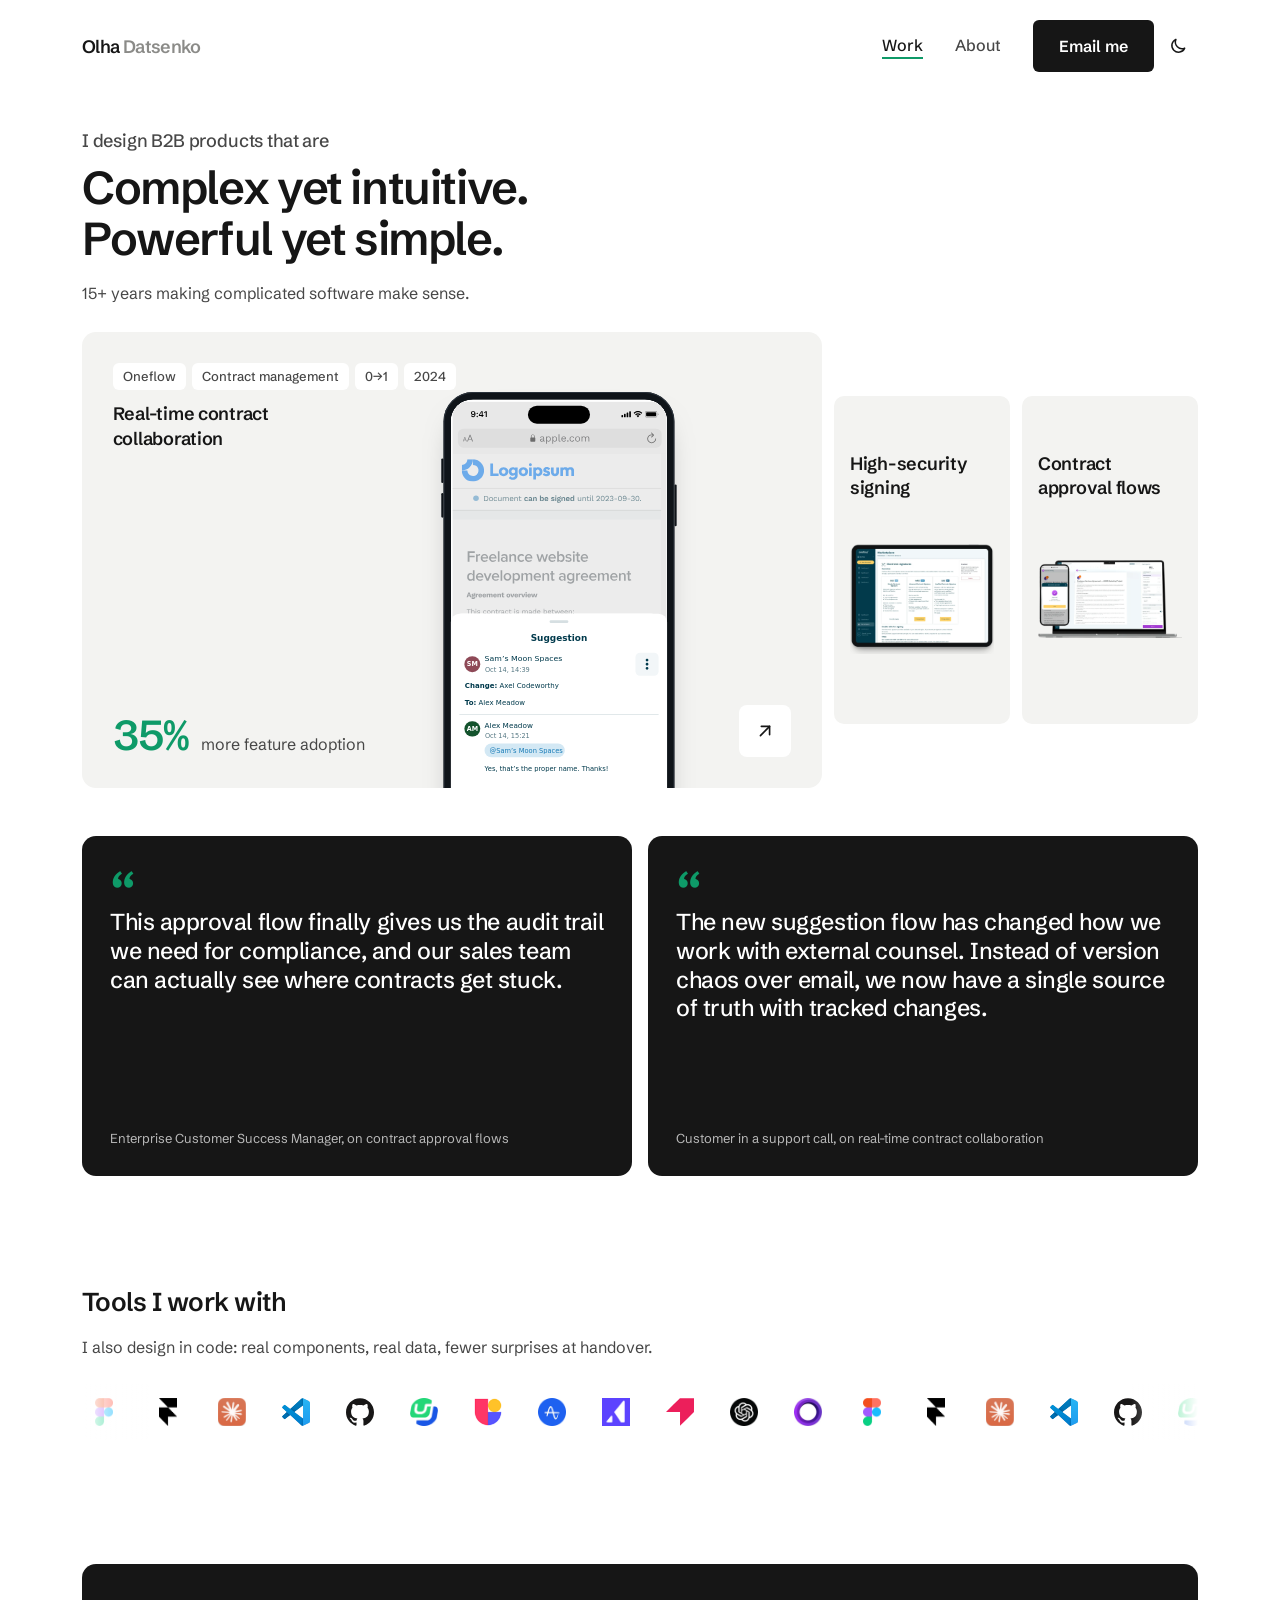
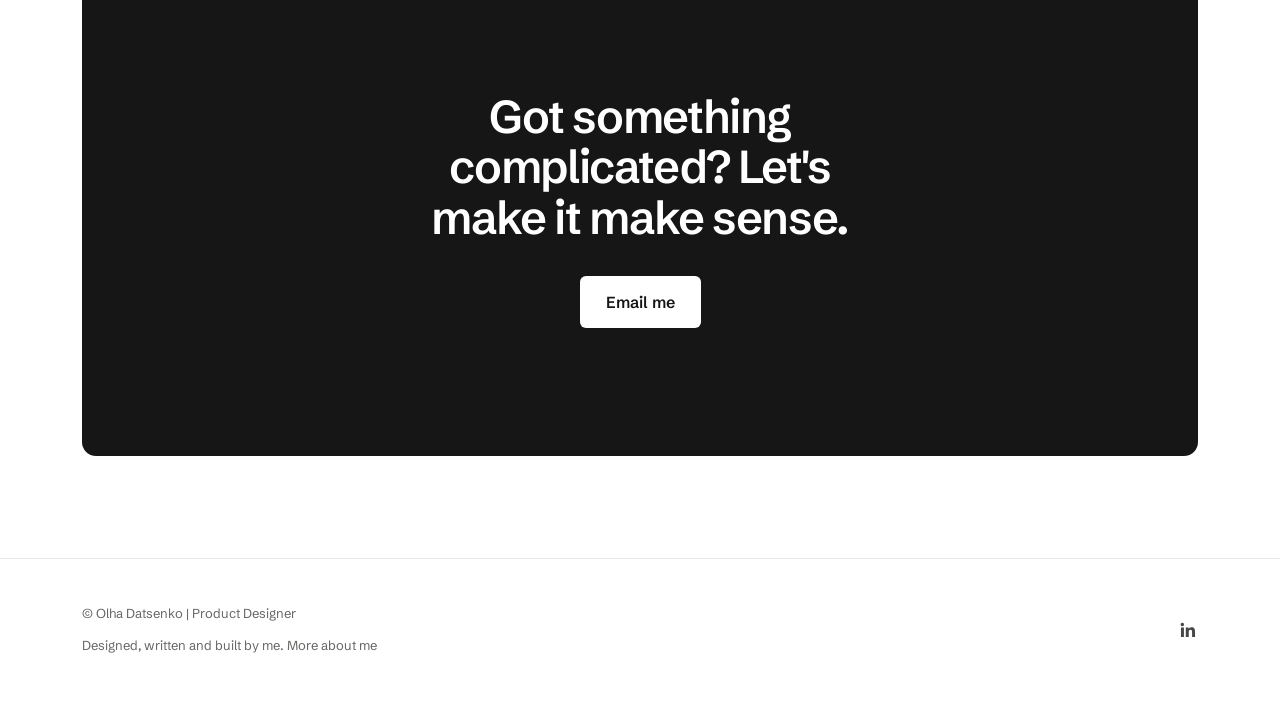
==== index.html @ 4978ed0e "QES compare: after page with FAQs as a collapsed accordion under Billing Co-Authored-By: Claude Opus" ====
<!doctype html>
<html lang="en">
<meta charset="utf-8">
<meta name="viewport" content="width=device-width, initial-scale=1">
<title>Olha Datsenko – Product Designer</title>
<meta name="description" content="Olha Datsenko is a Product Designer based in Stockholm specializing in complex B2B SaaS. 15+ years across product design, content strategy, and UX writing.">
<meta property="og:title" content="Olha Datsenko – Product Designer">
<meta property="og:description" content="Product Designer specializing in complex B2B SaaS, based in Stockholm.">
<meta property="og:image" content="https://olia-d.github.io/olha-portfolio/images/og-portrait.jpg">
<meta property="og:type" content="website">
<link rel="icon" href="favicon.svg" type="image/svg+xml">
<link rel="preconnect" href="https://fonts.googleapis.com">
<link rel="preconnect" href="https://fonts.gstatic.com" crossorigin>
<link rel="stylesheet" href="https://fonts.googleapis.com/css2?family=Schibsted+Grotesk:ital,wght@0,400..900;1,400..900&display=swap">
<script>try{var t=localStorage.getItem("theme");if(t==="dark"||t==="light")document.documentElement.setAttribute("data-theme",t)}catch(e){}</script>
<link rel="stylesheet" href="screens/screens.css?v=60">
<link rel="stylesheet" href="styles.css?v=136">

<a class="skip-link" href="#main">Skip to content</a>

<header class="nav" id="siteNav">
  <div class="nav-inner">
    <a class="logo" href="index.html" aria-label="Olha Datsenko, home">Olha <span class="logo-sur">Datsenko</span></a>
    <nav class="nav-links">
      <a href="index.html#work" aria-current="page">Work</a>
      <a href="about.html">About</a>
      <a class="btn" href="mailto:olya.datsenko@gmail.com">Email me</a>
    </nav>
    <button class="theme-toggle" id="themeToggle" type="button" aria-label="Switch to dark theme">
      <svg class="i-moon" viewBox="0 0 24 24" fill="none" stroke="currentColor" stroke-width="1.8" stroke-linecap="round" stroke-linejoin="round" aria-hidden="true"><path d="M20 14.5A8 8 0 0 1 9.5 4a8 8 0 1 0 10.5 10.5z"/></svg>
      <svg class="i-sun" viewBox="0 0 24 24" fill="none" stroke="currentColor" stroke-width="1.8" stroke-linecap="round" aria-hidden="true"><circle cx="12" cy="12" r="4"/><path d="M12 2.5v2M12 19.5v2M4.6 4.6l1.4 1.4M18 18l1.4 1.4M2.5 12h2M19.5 12h2M4.6 19.4 6 18M18 6l1.4-1.4"/></svg>
    </button>
    <button class="menu-toggle" id="menuToggle" aria-label="Open menu" aria-expanded="false">
      <svg width="26" height="26" viewBox="0 0 24 24" fill="none" stroke="currentColor" stroke-width="2" aria-hidden="true"><line x1="3" y1="7" x2="21" y2="7"/><line x1="3" y1="12" x2="21" y2="12"/><line x1="3" y1="17" x2="21" y2="17"/></svg>
    </button>
  </div>
</header>

<div class="mobile-menu" id="mobileMenu">
  <div class="mobile-menu-top">
    <a class="logo" href="index.html" aria-label="Olha Datsenko, home">Olha <span class="logo-sur">Datsenko</span></a>
    <button class="menu-toggle" id="menuClose" aria-label="Close menu">
      <svg width="26" height="26" viewBox="0 0 24 24" fill="none" stroke="currentColor" stroke-width="2" aria-hidden="true"><line x1="5" y1="5" x2="19" y2="19"/><line x1="19" y1="5" x2="5" y2="19"/></svg>
    </button>
  </div>
  <nav>
    <a href="index.html#work">Work</a>
    <a href="about.html">About</a>
    <div class="social-row">
      <a class="icon-link" href="https://www.linkedin.com/in/olgadatsenko/" target="_blank" rel="noopener" aria-label="LinkedIn">
        <svg width="22" height="22" viewBox="0 0 24 24" fill="currentColor" aria-hidden="true"><path d="M20.45 20.45h-3.56v-5.57c0-1.33-.02-3.04-1.85-3.04-1.86 0-2.14 1.45-2.14 2.95v5.66H9.34V9h3.41v1.56h.05c.48-.9 1.64-1.85 3.38-1.85 3.6 0 4.27 2.37 4.27 5.46v6.28zM5.34 7.43a2.07 2.07 0 1 1 0-4.13 2.07 2.07 0 0 1 0 4.13zM7.12 20.45H3.56V9h3.56v11.45z"/></svg>
      </a>
    </div>
    <a class="btn" href="mailto:olya.datsenko@gmail.com">Email me</a>
  </nav>
</div>

<main id="main">
  <section class="t-hero" id="top">
    <div class="wrap t-hero-inner">
      <h1 class="t-hero-title"><span class="t-hero-kicker">I design B2B products that are</span> <span class="t-hero-big">Complex yet intuitive.<br>Powerful yet simple.</span></h1>
      <p class="t-hero-lede">15+ years making complicated software make sense.</p>
    </div>
    <nav class="wrap mc-row" id="work" aria-labelledby="work-h">
      <h2 class="visually-hidden" id="work-h">Selected work</h2>
      <a class="mc is-open has-demo" href="case-suggestions.html" style="--fx:52% 40%">
        <span class="mc-media" data-ratio="0.4854"><span class="card-ani" role="img" aria-label="A phone showing a suggestion and comment thread on a contract"><span class="scr-ani" data-ani="sheet" data-nopause data-manual><div class="phone"><i class="ph-isl"></i><i class="ph-vol"></i><i class="ph-pwr"></i><div class="scr-frame sms-frame">
    <div class="scr sms" inert>
      <img loading="lazy" decoding="async" class="sms-bg" src="images/sug-panel-bg.svg" alt="">
      <div class="sms-sheet">
        <i class="sms-handle"></i>
        <p class="sms-title"><span>Suggestion</span></p>
        <span class="sdv-av sms-av1" style="--bg:#8e4957"><span>SM</span></span>
        <p class="sms-name1"><span>Sam’s Moon Spaces</span></p>
        <p class="sms-date1"><span>Oct 14, 14:39</span></p>
        <button class="sms-kebab" type="button" aria-haspopup="menu" aria-expanded="true" aria-label="Suggestion actions"><img loading="lazy" decoding="async" src="screens/img/sug/m-kebab.svg" alt=""></button>
        <p class="sms-chg"><span><b>Change:</b> <i>Axel Codeworthy</i></span></p>
        <p class="sms-to"><span><b>To:</b> <i>Alex Meadow</i></span></p>
        <i class="sms-rule"></i>
        <span class="sdv-av sms-av2" style="--bg:#14532d"><span>AM</span></span>
        <p class="sms-name2"><span>Alex Meadow</span></p>
        <p class="sms-date2"><span>Oct 14, 15:21</span></p>
        <p class="sms-mention"><span>@Sam’s Moon Spaces</span></p>
        <p class="sms-msg"><span>Yes, that’s the proper name. Thanks!</span></p>
        <label class="sms-input"><span class="sr-only">Comment</span><input type="text" placeholder="Comment..."></label>
        <button class="sms-at" type="button" aria-label="Mention someone"><img loading="lazy" decoding="async" src="screens/img/sug/m-at.svg" alt=""></button>
        <button class="sms-send" type="button" aria-label="Send comment"><img loading="lazy" decoding="async" src="screens/img/sug/send.svg" alt=""></button>
        <div class="sms-menu" role="menu">
          <button type="button" role="menuitem" class="sms-acc"><img loading="lazy" decoding="async" src="screens/img/sug/m-accept.svg" alt=""><span>Accept</span></button>
          <button type="button" role="menuitem" class="sms-rej"><img loading="lazy" decoding="async" src="screens/img/sug/m-reject.svg" alt=""><span>Reject</span></button>
        </div>
      </div>
    </div>
  </div></div></span></span></span>
        <div class="mc-cap"><div class="mc-top"><ul class="mc-pills" aria-label="Project details"><li>Oneflow</li><li>Contract management</li><li>0&rarr;1</li><li>2024</li></ul><h3 class="mc-name">Real-time contract collaboration</h3></div><span class="mc-stat"><span class="mc-num">35%</span><span class="mc-lab">more feature adoption</span></span><span class="mc-go">Read case study</span><span class="mc-arrow" aria-hidden="true"><svg width="22" height="22" viewBox="0 0 24 24" fill="none" stroke="currentColor" stroke-width="1.8" stroke-linecap="round" stroke-linejoin="round"><path d="M7 17 17 7"/><path d="M8 7h9v9"/></svg><svg width="22" height="22" viewBox="0 0 24 24" fill="none" stroke="currentColor" stroke-width="1.8" stroke-linecap="round" stroke-linejoin="round"><path d="M7 17 17 7"/><path d="M8 7h9v9"/></svg></span></div>
      </a>
      <a class="mc" href="case-qes.html" style="--fx:50% 45%">
        <span class="mc-media"><img class="cutout" style="view-transition-name: shot-qes; view-transition-class: shot" src="images/mc-qes-1200.webp" srcset="images/mc-qes-800.webp 800w, images/mc-qes-1200.webp 1200w, images/mc-qes-1800.webp 1800w" sizes="(max-width: 860px) 92vw, 46vw" width="1800" height="1365" alt="Oneflow electronic signatures marketplace on an iPad"></span>
        <div class="mc-cap"><div class="mc-top"><ul class="mc-pills" aria-label="Project details"><li>Oneflow</li><li>Contract management</li><li>0&rarr;1</li><li>2025</li></ul><h3 class="mc-name">High-security signing</h3></div><span class="mc-stat"><span class="mc-num">96%</span><span class="mc-lab">less setup time</span></span><span class="mc-go">Read case study</span><span class="mc-arrow" aria-hidden="true"><svg width="22" height="22" viewBox="0 0 24 24" fill="none" stroke="currentColor" stroke-width="1.8" stroke-linecap="round" stroke-linejoin="round"><path d="M7 17 17 7"/><path d="M8 7h9v9"/></svg><svg width="22" height="22" viewBox="0 0 24 24" fill="none" stroke="currentColor" stroke-width="1.8" stroke-linecap="round" stroke-linejoin="round"><path d="M7 17 17 7"/><path d="M8 7h9v9"/></svg></span></div>
      </a>
      <a class="mc" href="case-approval-flows.html" style="--fx:40% 50%">
        <span class="mc-media"><img class="cutout" style="view-transition-name: shot-approvals; view-transition-class: shot" src="images/mc-apr-1200.webp" srcset="images/mc-apr-800.webp 800w, images/mc-apr-1200.webp 1200w, images/mc-apr-1800.webp 1800w" sizes="(max-width: 860px) 92vw, 46vw" width="1800" height="966" alt="Oneflow approval flow on a laptop and a phone: the approver view with signing order, and the Document approved confirmation"></span>
        <div class="mc-cap"><div class="mc-top"><ul class="mc-pills" aria-label="Project details"><li>Oneflow</li><li>Contract management</li><li>0&rarr;1</li><li>2023</li></ul><h3 class="mc-name">Contract approval flows</h3></div><span class="mc-stat"><span class="mc-num">82%</span><span class="mc-lab">customer satisfaction</span></span><span class="mc-go">Read case study</span><span class="mc-arrow" aria-hidden="true"><svg width="22" height="22" viewBox="0 0 24 24" fill="none" stroke="currentColor" stroke-width="1.8" stroke-linecap="round" stroke-linejoin="round"><path d="M7 17 17 7"/><path d="M8 7h9v9"/></svg><svg width="22" height="22" viewBox="0 0 24 24" fill="none" stroke="currentColor" stroke-width="1.8" stroke-linecap="round" stroke-linejoin="round"><path d="M7 17 17 7"/><path d="M8 7h9v9"/></svg></span></div>
      </a>
    </nav>
  </section>

  <section class="t-impact t-voices wrap" aria-labelledby="voices-h">
    <h2 class="visually-hidden" id="voices-h">What customers said</h2>
    <a class="t-tile t-quote" href="case-approval-flows.html"><p>This approval flow finally gives us the audit trail we need for compliance, and our sales team can actually see where contracts get stuck.</p><span class="t-src">Enterprise Customer Success Manager, on contract approval flows</span></a>
    <a class="t-tile t-quote" href="case-suggestions.html"><p>The new suggestion flow has changed how we work with external counsel. Instead of version chaos over email, we now have a single source of truth with tracked changes.</p><span class="t-src">Customer in a support call, on real-time contract collaboration</span></a>
  </section>

  <section class="tools-marquee wrap" aria-labelledby="tools-h">
    <h2 class="section-eyebrow" id="tools-h">Tools I work with</h2>
    <p class="tools-note">I also design in code: real components, real data, fewer surprises at handover.</p>
    <div class="tools-belt">
      <ul class="tools-track">
        <li class="tool" tabindex="0" aria-label="Figma: Design, prototypes and design systems"><img src="images/tool-figma.png" alt="" width="28" height="28" loading="lazy"><span class="tool-tip" aria-hidden="true"><strong>Figma</strong>Design, prototypes and design systems</span></li>
        <li class="tool mono" tabindex="0" aria-label="Framer: Interactive prototypes and websites"><img src="images/tool-framer.png" alt="" width="28" height="28" loading="lazy"><span class="tool-tip" aria-hidden="true"><strong>Framer</strong>Interactive prototypes and websites</span></li>
        <li class="tool" tabindex="0" aria-label="Claude: Designing in code with real UI components"><img src="images/tool-claude.webp" alt="" width="28" height="28" loading="lazy"><span class="tool-tip" aria-hidden="true"><strong>Claude</strong>Designing in code with real UI components</span></li>
        <li class="tool" tabindex="0" aria-label="VS Code: Editing and running the UI code"><img src="images/tool-vscode.svg" alt="" width="28" height="28" loading="lazy"><span class="tool-tip" aria-hidden="true"><strong>VS Code</strong>Editing and running the UI code</span></li>
        <li class="tool mono" tabindex="0" aria-label="GitHub: Versioning and sharing coded prototypes"><img src="images/tool-github.svg" alt="" width="28" height="28" loading="lazy"><span class="tool-tip" aria-hidden="true"><strong>GitHub</strong>Versioning and sharing coded prototypes</span></li>
        <li class="tool" tabindex="0" aria-label="Userflow: In-app onboarding flows and checklists"><img src="images/tool-1.png" alt="" width="28" height="28" loading="lazy"><span class="tool-tip" aria-hidden="true"><strong>Userflow</strong>In-app onboarding flows and checklists</span></li>
        <li class="tool" tabindex="0" aria-label="Useberry: Unmoderated usability tests"><img src="images/tool-useberry.webp" alt="" width="28" height="28" loading="lazy"><span class="tool-tip" aria-hidden="true"><strong>Useberry</strong>Unmoderated usability tests</span></li>
        <li class="tool" tabindex="0" aria-label="Amplitude: Product analytics and funnels"><img src="images/tool-3.png" alt="" width="28" height="28" loading="lazy"><span class="tool-tip" aria-hidden="true"><strong>Amplitude</strong>Product analytics and funnels</span></li>
        <li class="tool" tabindex="0" aria-label="Appcues: In-product guides and announcements"><img src="images/tool-appcues.png" alt="" width="28" height="28" loading="lazy"><span class="tool-tip" aria-hidden="true"><strong>Appcues</strong>In-product guides and announcements</span></li>
        <li class="tool" tabindex="0" aria-label="Pendo: In-app analytics and guides"><img src="images/tool-pendo.svg" alt="" width="28" height="28" loading="lazy"><span class="tool-tip" aria-hidden="true"><strong>Pendo</strong>In-app analytics and guides</span></li>
        <li class="tool mono" tabindex="0" aria-label="ChatGPT: Drafting and stress-testing UX copy"><img src="images/tool-chatgpt.png" alt="" width="28" height="28" loading="lazy"><span class="tool-tip" aria-hidden="true"><strong>ChatGPT</strong>Drafting and stress-testing UX copy</span></li>
        <li class="tool" tabindex="0" aria-label="Screen Studio: Product demo videos"><img src="images/tool-screenstudio.png" alt="" width="28" height="28" loading="lazy"><span class="tool-tip" aria-hidden="true"><strong>Screen Studio</strong>Product demo videos</span></li>
        <li class="tool" aria-hidden="true"><img src="images/tool-figma.png" alt="" width="28" height="28" loading="lazy"><span class="tool-tip" aria-hidden="true"><strong>Figma</strong>Design, prototypes and design systems</span></li>
        <li class="tool mono" aria-hidden="true"><img src="images/tool-framer.png" alt="" width="28" height="28" loading="lazy"><span class="tool-tip" aria-hidden="true"><strong>Framer</strong>Interactive prototypes and websites</span></li>
        <li class="tool" aria-hidden="true"><img src="images/tool-claude.webp" alt="" width="28" height="28" loading="lazy"><span class="tool-tip" aria-hidden="true"><strong>Claude</strong>Designing in code with real UI components</span></li>
        <li class="tool" aria-hidden="true"><img src="images/tool-vscode.svg" alt="" width="28" height="28" loading="lazy"><span class="tool-tip" aria-hidden="true"><strong>VS Code</strong>Editing and running the UI code</span></li>
        <li class="tool mono" aria-hidden="true"><img src="images/tool-github.svg" alt="" width="28" height="28" loading="lazy"><span class="tool-tip" aria-hidden="true"><strong>GitHub</strong>Versioning and sharing coded prototypes</span></li>
        <li class="tool" aria-hidden="true"><img src="images/tool-1.png" alt="" width="28" height="28" loading="lazy"><span class="tool-tip" aria-hidden="true"><strong>Userflow</strong>In-app onboarding flows and checklists</span></li>
        <li class="tool" aria-hidden="true"><img src="images/tool-useberry.webp" alt="" width="28" height="28" loading="lazy"><span class="tool-tip" aria-hidden="true"><strong>Useberry</strong>Unmoderated usability tests</span></li>
        <li class="tool" aria-hidden="true"><img src="images/tool-3.png" alt="" width="28" height="28" loading="lazy"><span class="tool-tip" aria-hidden="true"><strong>Amplitude</strong>Product analytics and funnels</span></li>
        <li class="tool" aria-hidden="true"><img src="images/tool-appcues.png" alt="" width="28" height="28" loading="lazy"><span class="tool-tip" aria-hidden="true"><strong>Appcues</strong>In-product guides and announcements</span></li>
        <li class="tool" aria-hidden="true"><img src="images/tool-pendo.svg" alt="" width="28" height="28" loading="lazy"><span class="tool-tip" aria-hidden="true"><strong>Pendo</strong>In-app analytics and guides</span></li>
        <li class="tool mono" aria-hidden="true"><img src="images/tool-chatgpt.png" alt="" width="28" height="28" loading="lazy"><span class="tool-tip" aria-hidden="true"><strong>ChatGPT</strong>Drafting and stress-testing UX copy</span></li>
        <li class="tool" aria-hidden="true"><img src="images/tool-screenstudio.png" alt="" width="28" height="28" loading="lazy"><span class="tool-tip" aria-hidden="true"><strong>Screen Studio</strong>Product demo videos</span></li>
      </ul>
    </div>
  </section>

  <section class="wrap t-cta">
    <div class="t-cta-panel">
      <h2>Got something complicated? Let's make it make sense.</h2>
      <a class="btn btn-light" href="mailto:olya.datsenko@gmail.com">Email me</a>
    </div>
  </section>
</main>

<footer>
  <div class="wrap footer-inner">
    <div>
      <p class="fine">&copy; Olha Datsenko | Product Designer</p>
      <p class="fine">Designed, written and built by me. <a class="fine-link" href="about.html">More about me</a></p>
    </div>
    <div class="footer-social">
      <a class="icon-link" href="https://www.linkedin.com/in/olgadatsenko/" target="_blank" rel="noopener" aria-label="LinkedIn">
        <svg width="20" height="20" viewBox="0 0 24 24" fill="currentColor" aria-hidden="true"><path d="M20.45 20.45h-3.56v-5.57c0-1.33-.02-3.04-1.85-3.04-1.86 0-2.14 1.45-2.14 2.95v5.66H9.34V9h3.41v1.56h.05c.48-.9 1.64-1.85 3.38-1.85 3.6 0 4.27 2.37 4.27 5.46v6.28zM5.34 7.43a2.07 2.07 0 1 1 0-4.13 2.07 2.07 0 0 1 0 4.13zM7.12 20.45H3.56V9h3.56v11.45z"/></svg>
      </a>
    </div>
  </div>
</footer>

<script src="script.js?v=70"></script>
---- screens/screens.css ----
/* Coded product screens, rebuilt 1:1 from the original 3x exports.
   1em = 1px of the original design. Positioned boxes never change font-size;
   only the text inside them does, so every measurement stays in design pixels. */
.scr-frame { container-type: inline-size; width: 100%; }
.scr {
  position: relative;
  width: 1457em;
  height: 1023em;
  font-size: calc(100cqi / 1457);
  font-family: "Work Sans", system-ui, sans-serif;
  color: #023a4b;
  background: #f2f7fa;
  overflow: hidden;
  line-height: 1;
  text-align: left;
  -webkit-font-smoothing: antialiased;
}
.scr *, .scr *::before, .scr *::after { box-sizing: border-box; }
.scr svg { display: block; flex: none; }
.scr p { margin: 0; }

/* ----- QES marketplace ----- */
.q-side { position: absolute; top: 0; bottom: 0; left: 0; width: 216em; background: #023a4b; color: #fff; }
/* Oneflow's own wordmark, cropped from the 3x export */
.q-logo { position: absolute; left: 30em; top: 15em; width: 115em; height: 35em; background: url("img/oneflow-wordmark.webp") 0 0 / 100% 100% no-repeat; }

.t15 { font-size: 15em; }
.t15m { font-size: 14em; font-weight: 500; }
.q-new .t15m { font-size: 13.6em; }
.t13 { font-size: 13.8em; }

.q-ws { position: absolute; left: 20em; top: 77em; width: 180em; height: 18em; display: flex; align-items: center; gap: 8em; }
.q-ws > svg { width: 18em; height: 18em; }
.q-ws .q-chev { width: 12em; height: 12em; margin-left: auto; }

.q-new {
  position: absolute; left: 15em; top: 124em; width: 186em; height: 42em;
  display: flex; align-items: center; gap: 10em; padding-left: 26em;
  border-radius: 21em; background: #ffcf63; color: #023a4b;
}
.q-new svg { width: 14em; height: 14em; }

.q-nav > div {
  position: absolute; left: 14em; top: calc((var(--y) - 21) * 1em);
  width: 188em; height: 42em; padding-left: 12em;
  display: flex; align-items: center; gap: 13em;
  border-radius: 8em; color: rgba(255, 255, 255, 0.82);
}
.q-nav svg { width: 20em; height: 20em; }
.q-nav span { font-size: 15em; letter-spacing: 0.01em; }
.q-nav .is-active { background: #2e5b68; color: #fff; }

.q-profile { position: absolute; left: 16em; top: 909em; display: flex; align-items: center; gap: 14em; }
.q-av { width: 40em; height: 40em; display: grid; place-items: center; border-radius: 50%; border: 1.5em solid rgba(255, 255, 255, 0.85); }
.q-av span { font-size: 15em; }
.q-who { display: grid; gap: 4em; }
.q-who .t15 { color: rgba(255, 255, 255, 0.9); }
.q-who .t13 { color: rgba(255, 255, 255, 0.55); }

.q-main { position: absolute; top: 0; bottom: 0; left: 216em; right: 0; }
.q-title { position: absolute; left: 24em; top: 24em; }
.q-title span { font-size: 30em; font-weight: 600; }
.q-crumb { position: absolute; left: 24em; top: 62em; }
.q-crumb span { font-size: 14.2em; font-weight: 500; }

.q-panel { position: absolute; left: 24em; top: 108em; width: 1177em; height: 1000em; background: #fff; border-radius: 8em; box-shadow: 0 1em 6em rgba(2, 58, 75, 0.08); }
.q-panel > div { position: absolute; }
.q-h1 { left: 44em; top: 40em; display: flex; align-items: center; gap: 16em; }
.q-h1 svg { width: 41em; height: 34em; }
.q-h1 span { font-size: 26em; font-weight: 600; }
.q-h2 { left: 45em; top: calc((var(--y) - 108 - 11) * 1em); }
.q-h2 span { font-size: 21em; font-weight: 600; }
.q-p { left: 45em; top: calc((var(--y) - 108) * 1em); width: 800em; }
.q-p span { display: block; font-size: 14em; line-height: 1.5; }
.q-faq { width: 820em; }
.q-faq b { font-size: 1em; }

.q-card {
  left: calc((var(--x) - 240) * 1em); top: 188em; width: 273em; height: 522em;
  background: #fff; border-radius: 4em;
  box-shadow: 0 0 8em rgba(2, 58, 75, 0.1);
}
.q-card > div { position: absolute; left: 16em; right: 16em; }
.q-ct { top: 36em; height: 24em; display: flex; justify-content: center; align-items: center; gap: 12em; }
.q-ct span { font-size: 20.3em; font-weight: 600; }
.q-badge { padding: 5em 6em; border-radius: 3em; color: #fff; font-weight: 600; }
.q-badge { font-size: 11.5em; padding: 0.43em 0.52em; border-radius: 0.26em; }
.q-ses { background: #4593c9; }
.q-ades { background: #3981a7; }
.q-qes { background: #30626b; }
.q-cs { top: 75em; text-align: center; }
.q-cs span { font-size: 15.4em; font-weight: 600; line-height: 1.3; white-space: nowrap; }
.q-card[style*="285"] .q-cs span { white-space: normal; }
.q-cs { padding: 0 34em; }
.q-card[style*="567"] .q-cs, .q-card[style*="849"] .q-cs { padding: 0; }
.q-card > .q-cb { top: 132em; right: 10em; }
.q-card:not([style*="285"]) > .q-cb { top: 112em; }
.q-cb p { font-size: 14em; line-height: 1.5; }
.q-cb p + p { margin-top: 1.5em; }
.q-cb p:first-child + p { margin-top: 1.786em; }
.q-free { top: 462em; text-align: center; }
.q-free span { font-size: 11.4em; font-weight: 700; }
.q-card > .q-price {
  left: 76em; right: auto; top: 447em; width: 121em; height: 43em;
  display: grid; place-items: center;
  background: #ffcf63; border-radius: 2em;
  box-shadow: 0 1em 3em rgba(2, 58, 75, 0.14);
}
.q-price span { font-size: 13.5em; }

.q-enabled { left: 897em; top: 18em; width: 247em; height: 229em; border: 1em solid #e5ebee; border-radius: 8em; }
.q-enabled > div { position: absolute; left: 20em; }
.q-en-t { top: 31em; }
.q-en-t span { font-size: 17.8em; font-weight: 600; }
.q-en-p { top: 63em; width: 205em; }
.q-en-p span { display: block; font-size: 13.9em; line-height: 1.15; font-style: italic; }
.q-disable { top: 174em; width: 206em; height: 36em; display: grid; place-items: center; border: 1em solid #c8424a; border-radius: 6em; color: #c8424a; }
.q-disable span { font-size: 13.7em; }

/* ----- Approvals: original Participants tab (Figma 40000124:38565) ----- */
.apb-frame { max-width: 440px; margin-inline: auto; }
.scr.apb { width: 360em; height: 969em; font-size: calc(100cqi / 360); color: #013a4c; background: #fff; border-left: 1em solid #d6dfe2; }
.apb img { display: block; }
.apb-tabs { position: absolute; left: -1em; right: 0; top: 0; height: 60em; border-bottom: 1em solid #d6dfe2; }
.apb-tab { position: absolute; left: calc(var(--x) * 1em); top: 20em; width: 24em; height: 24em; }
.apb-tab img { position: absolute; left: 50%; top: 50%; transform: translate(-50%, -50%); }
.apb-ic-people { width: 23.6em; height: 17.73em; }
.apb-ic-ca { width: 20.67em; height: 21.47em; margin: -1.16em 0 0 -1.47em; }
.apb-ic-cb { width: 13.33em; height: 14.63em; margin: 4.22em 0 0 5.13em; }
.apb-ic-history { width: 23.6em; height: 23.6em; }
.apb-ic-settings { width: 21.8em; height: 23.6em; }
.apb-current { position: absolute; left: 35em; top: 57em; width: 47em; height: 2em; background: #013a4c; }

.apb-body { position: absolute; top: 60em; bottom: 126em; left: 19em; display: flex; flex-direction: column; align-items: center; overflow: hidden; }
.apb-logo { height: 62em; padding: 16em 0 10em; }
.apb-logo img { width: 86em; height: 44em; }
.apb-list { display: flex; flex-direction: column; gap: 20em; padding-bottom: 26em; }
.apb-party { display: flex; flex-direction: column; align-items: flex-start; gap: 8em; }
/* Figma strokes sit inside the box, so they never add height */
.apb-group { width: 320em; outline: 1em solid #e6ebed; outline-offset: -1em; border-radius: 8em; overflow: hidden; background: #fff; }
.apb-head, .apb-row { display: flex; align-items: center; gap: 20em; padding: 12em 20em; box-shadow: inset 0 -1em 0 #e6ebed; }
.apb-head { flex-direction: column; align-items: flex-start; gap: 1em; background: #f3f6f6; }
.apb-head b { font-weight: 400; font-size: 18em; line-height: 0.944; }
.apb-head i { font-size: 12em; line-height: 1.099; color: #678994; transform: rotate(-0.7deg); transform-origin: left center; }
.apb-head i.apb-c { color: #587a85; line-height: 1.043; }
.apb-name { flex: 1; display: flex; flex-direction: column; gap: 1em; white-space: nowrap; }
.apb-name b { font-weight: 400; font-size: 14em; line-height: 1.143; }
.apb-name small { font-size: 12em; line-height: 1.333; color: #678994; }
.apb-name span { font-size: 12em; line-height: 1.333; }
.apb-check { width: 17.4em; height: 15.2em; margin-right: 11em; transform: rotate(-0.7deg); }
/* text-bearing boxes set their own font-size, so their spacing is in their own em */
.apb-add { display: inline-flex; align-items: center; gap: 0.3333em; padding: 0.8333em; border-radius: 0.5833em; background: #d6dfe2; font-size: 12em; line-height: 1.167; white-space: nowrap; }
.apb-add img { width: 0.5833em; height: 0.5833em; }
.apb-cp { height: 54em; width: 320em; justify-content: center; }
.apb-options { width: 320em; flex: none; display: flex; align-items: center; justify-content: space-between; padding: 15em 12em; background: #f3f6f6; border: 1em solid #d6dfe2; border-radius: 8em; }
.apb-options span { font-size: 14em; font-weight: 500; letter-spacing: -0.02em; }
.apb-options img { width: 10em; height: 10em; }

.apb-foot { position: absolute; bottom: 0; left: -1em; width: 360em; height: 124em; background: #fff; border-top: 1em solid #d6dfe2; }
.apb-cancel { position: absolute; left: 1.538em; bottom: 6.615em; display: flex; align-items: center; gap: 0.692em; font-size: 13em; line-height: 1.231; }
.apb-cancel img { width: 1.231em; height: 1.231em; }
.apb-notify span { font-size: 13em; line-height: 1.231; }
.apb-notify { position: absolute; right: 20em; bottom: 85em; width: 149em; height: 18em; display: flex; align-items: center; gap: 6em; cursor: pointer; }
.apb-notify input { font-size: inherit; appearance: none; margin: 0; flex: none; width: 16em; height: 16em; border: 1em solid #99b0b7; border-radius: 4em; background: #fff; cursor: pointer; }
.apb-notify input:checked { background: #013a4c url("data:image/svg+xml,%3Csvg xmlns='http://www.w3.org/2000/svg' viewBox='0 0 16 16'%3E%3Cpath d='M4 8.2l2.6 2.6L12 5.4' fill='none' stroke='%23fff' stroke-width='1.8'/%3E%3C/svg%3E") center / 100% no-repeat; border-color: #013a4c; }
.apb-notify input:focus-visible { outline: 2em solid #4361ee; outline-offset: 2em; }
.apb-notify img { position: absolute; left: 131em; top: 0; width: 18em; height: 18em; }
.apb-save { position: absolute; left: 1.4286em; right: 1.4286em; bottom: 1.4286em; height: 3.2857em; display: grid; place-items: center; background: #ffd063; border-radius: 0.2857em; font-size: 14em; letter-spacing: -0.02em; }

/* ----- Hotspot notes ----------------------------------------------------
   Orange marks a problem (before screens), teal an improvement (after screens).
   Orange sits opposite the site teal on the wheel and stays clear of Oneflow's
   own yellow and blue-greens, so it never reads as part of the product. */
.scr-notes { margin: 0; --note: #ee7a45; --note-ink: #161616; }
.scr-notes[data-tone="fix"] { --note: #2d5a5a; --note-ink: #fff; }
.apb .hs-layer { --w: 360; --h: 969; }
.hs-layer { position: absolute; inset: 0; pointer-events: none; }

/* spotlight: everything outside the open zones fades back */
.hs-dim { position: absolute; inset: 0; width: 100%; height: 100%; opacity: 0; transition: opacity var(--dur-fast, .2s) var(--ease-out, ease); }
.hs-dim path { fill: rgb(22 22 22 / 0.42); fill-rule: evenodd; }
.scr-notes.is-focus .hs-dim { opacity: 1; }
.hs-zone { position: absolute; border-radius: 6em; box-shadow: 0 0 0 2px var(--note); opacity: 0; transition: opacity var(--dur-fast, .2s) var(--ease-out, ease); }
.hs-zone.is-on { opacity: 1; }

/* dots set their own font, so place them as a share of the screen size (--w, --h in design px) */
.hs { position: absolute; left: calc(var(--x) / var(--w) * 100%); top: calc(var(--y) / var(--h) * 100%); width: 24px; height: 24px; margin: -12px 0 0 -12px; padding: 0; border: 0; border-radius: 50%; background: var(--note); color: var(--note-ink); font: 600 12px/24px "Schibsted Grotesk", system-ui, sans-serif; cursor: pointer; pointer-events: auto; box-shadow: 0 0 0 3px #fff; z-index: 2; transition: transform var(--dur-instant, .1s) var(--ease-out, ease); }
.hs:hover, .hs[aria-expanded="true"] { transform: scale(1.12); }
.hs:focus-visible { outline: 2px solid var(--ink, #161616); outline-offset: 4px; }
.hs::after { content: ""; position: absolute; inset: -3px; border-radius: 50%; border: 2px solid var(--note); opacity: 0; pointer-events: none; }
/* one ripple per dot when the screen scrolls into view, staggered */
.scr-notes.is-seen .hs::after { animation: hs-pulse 1.4s ease-out calc(var(--i, 0) * 180ms) 2; }
@keyframes hs-pulse { 0% { transform: scale(1); opacity: .8; } 100% { transform: scale(2.2); opacity: 0; } }
.hs-n { display: block; }

/* dark note card: beside the screen on wide layouts, under the dot on phones */
.hs-note { position: absolute; top: 50%; left: calc(100% + 14px); transform: translateY(-50%); display: grid; gap: 6px; width: max-content; max-width: 260px; padding: 14px 16px 15px; border-radius: 14px; background: var(--ink, #161616); color: #fff; font: 500 15px/1.4 "Schibsted Grotesk", system-ui, sans-serif; letter-spacing: -0.005em; text-align: left; box-shadow: 0 18px 36px -18px rgb(22 22 22 / 0.55); opacity: 0; visibility: hidden; transition: opacity var(--dur-fast, .2s) var(--ease-out, ease), visibility var(--dur-fast, .2s); pointer-events: none; z-index: 3; }
.hs-kicker { display: flex; align-items: center; gap: 7px; font-size: 12.5px; font-weight: 500; color: rgb(255 255 255 / 0.68); }
.hs-kicker::before { content: ""; width: 8px; height: 8px; border-radius: 50%; background: var(--note); }
.hs-text { text-wrap: pretty; }
.hs-note::before { content: ""; position: absolute; top: 50%; left: -5px; width: 10px; height: 10px; margin-top: -5px; background: var(--ink, #161616); border-radius: 0 0 0 2px; transform: rotate(45deg); }
.hs.flip .hs-note { left: auto; right: calc(100% + 14px); }
.hs.flip .hs-note::before { left: auto; right: -5px; }
.hs.below .hs-note { top: calc(100% + 14px); left: 50%; transform: translateX(calc(-50% + var(--dx, 0px))); max-width: min(260px, 80vw); }
.hs.below .hs-note::before { top: -5px; left: calc(50% - var(--dx, 0px)); margin: 0 0 0 -5px; }

/* side mode: the screen moves left, notes open in the margin with a leader line */
.scr-notes.has-side .scr.apb { overflow: visible; }
.scr-notes.has-side .apb-frame, .scr-notes.has-side .hs-bar, .scr-notes.has-side .hs-list { margin-left: 0; }
.hs.side .hs-note { left: calc(100% + var(--off, 40px)); max-width: 250px; }
.hs.side .hs-note::before { left: calc(-1 * var(--off, 40px) + 12px); width: calc(var(--off, 40px) - 12px); height: 2px; margin-top: -1px; border-radius: 1px; background: var(--note); transform: none; }
.hs[aria-expanded="true"] .hs-note { opacity: 1; visibility: visible; }
.scr-notes.show-all .hs-note { opacity: 0; visibility: hidden; }

.hs-bar { display: flex; flex-wrap: wrap; align-items: center; justify-content: space-between; gap: 8px 16px; max-width: 440px; margin: 14px auto 0; font-size: 14px; color: var(--ink-faint, #666); }
.hs-hint::before { content: ""; display: inline-block; width: 9px; height: 9px; margin-right: 8px; border-radius: 50%; background: var(--note); vertical-align: 1px; }
.hs-all { padding: 7px 14px; border: 1px solid var(--line, #e6e6e3); border-radius: 999px; background: #fff; color: var(--ink, #161616); font: inherit; cursor: pointer; }
.hs-all[aria-pressed="true"] { background: var(--ink, #161616); border-color: var(--ink, #161616); color: #fff; }
.hs-list { max-width: 440px; margin: 12px auto 0; padding: 0; list-style: none; counter-reset: hs; display: grid; gap: 8px; font-size: 15px; line-height: 1.45; }
.hs-list[hidden] { display: none; }
.hs-list li { display: grid; grid-template-columns: 26px 1fr; gap: 10px; align-items: start; }
.hs-list li::before { counter-increment: hs; content: counter(hs); width: 22px; height: 22px; border-radius: 50%; background: var(--note); color: var(--note-ink); font-size: 12px; font-weight: 600; display: grid; place-items: center; margin-top: 1px; }
@media (prefers-reduced-motion: reduce) {
  .scr-notes.is-seen .hs::after { animation: none; }
  .hs-dim, .hs-zone, .hs-note, .hs { transition: none; }
}

/* ----- Suggestions: desktop document with a suggested edit (Figma exports "Document view", "Document view-1") ----- */
.sr-only { position: absolute; width: 1px; height: 1px; overflow: hidden; clip: rect(0 0 0 0); white-space: nowrap; }
.scr.sdv { width: 1440em; height: 756em; font-size: calc(100cqi / 1440); background: #f2f6f8; color: #013a4c; }
.sdv img { display: block; }
.sdv button, .sdv input { font: inherit; color: inherit; margin: 0; padding: 0; border: 0; background: none; }
.sdv-nav { position: absolute; left: 0; top: 0; width: 1440em; height: 69em; background: #fff; border-bottom: 2em solid #d6dfe2; }
.sdv-logo { position: absolute; left: 20em; top: 14em; width: 202em; height: 41em; }
.sdv-sign { position: absolute; left: 1327em; top: 13em; width: 93em; height: 42em; display: grid; place-items: center; border-radius: 8em; background: #47e599; color: #006421; }
.sdv-sign span { font-size: 16em; font-weight: 500; }
.sdv-banner { position: absolute; left: 0; top: 68em; width: 1440em; height: 40em; background: #fff; box-shadow: 0 1em 4em rgb(1 58 76 / 0.08); }
.sdv-banner i { position: absolute; left: 569.5em; top: 15em; width: 10em; height: 10em; border-radius: 50%; background: #509dd1; }
.sdv-banner > span { position: absolute; left: calc(589em / 13.5); top: calc(12.5em / 13.5); font-size: 13.5em; line-height: 1.11; white-space: nowrap; }
.sdv-banner b { font-weight: 600; }
.sdv-page { position: absolute; left: 348em; top: 148em; width: 792em; height: 530em; border-radius: 8em; background: #fff; }

/* document copy: each block sits on the exported line centres (--c), 15px rhythm */
.sdv-doc p { position: absolute; left: 379.6em; top: calc((var(--c) - 7.5) * 1em); margin: 0; color: #656c71; white-space: nowrap; }
.sdv-doc p > span { display: block; font-size: 12.5em; line-height: 1.2; }
.sdv-doc .t-h > span { font-weight: 600; }
.sdv-doc .t-title { top: calc((var(--c) - 14.5) * 1em); }
.sdv-doc .t-title > span { font-size: 27em; font-weight: 600; line-height: 1.185; letter-spacing: -0.003em; }
.sdv-edit { cursor: default; text-align: left; }
.sdv-edit del { color: #fc5555; text-decoration-thickness: 0.06em; }
.sdv-edit ins { color: #007d00; text-decoration: underline; text-decoration-thickness: 0.06em; text-underline-offset: 0.16em; }
.sdv-edit .sdv-old, .sdv-edit .sdv-new, .sdv[data-state="compose"] .sdv-edit ins { display: none; }
.sdv[data-state="review"] .sdv-edit { cursor: pointer; border-radius: 0.2em; }
.sdv[data-state="review"] .sdv-edit:hover ins, .sdv[data-state="review"] .sdv-edit:focus-visible ins { background: #e3f3e3; }
.sdv[data-state="accepted"] .sdv-edit > :not(.sdv-new), .sdv[data-state="rejected"] .sdv-edit > :not(.sdv-old) { display: none; }
.sdv[data-state="accepted"] .sdv-new, .sdv[data-state="rejected"] .sdv-old { display: inline; }
.sdv-edit:focus-visible { outline: 2em solid #509dd1; outline-offset: 2em; }

.sdv-id { position: absolute; left: 1084em; top: 699em; }
.sdv-id span { font-size: 11em; white-space: nowrap; }
.sdv-tools { position: absolute; left: 1383em; top: 174em; width: 48em; height: 196em; border-radius: 8em; background: #fff; box-shadow: 0 2em 8em rgb(1 58 76 / 0.1); }
.sdv-tools i { position: absolute; left: 6em; width: 36em; height: 36em; border-radius: 6em; }
.sdv-tools i:nth-child(1) { top: 8em; } .sdv-tools i:nth-child(2) { top: 56em; } .sdv-tools i:nth-child(3) { top: 104em; } .sdv-tools i:nth-child(4) { top: 152em; }
.sdv-tools i.is-on { background: #d6dfe2; }
.sdv-tools img { width: 36em; height: 36em; }

/* step 1: the suggest-edit box */
.sdv-compose { position: absolute; left: 540em; top: 333em; width: 400em; height: 108em; margin: 0; border-radius: 8em; background: #fff; box-shadow: 0 0 0 1em rgb(0 0 0 / 0.05), 0 4em 24em rgb(1 58 76 / 0.12); }
.sdv-compose > * { position: absolute; }
.sdv-input { left: 12em; top: 12em; width: 376em; height: 52em; border-radius: 4em; box-shadow: inset 0 0 0 1em #d6dfe2; }
.sdv-input input, .sdv-comment input { position: absolute; inset: 0; width: 100%; padding-left: 0.857em; font-size: 14em; color: #013a4c; outline: none; border-radius: 0.29em; }
.sdv-input:focus-within, .sdv-comment:focus-within { box-shadow: inset 0 0 0 1em #509dd1; }
.sdv-at, .sdv-send { width: 36em; height: 36em; border-radius: 8em; cursor: pointer; }
.sdv-compose .sdv-at { left: 300em; top: 20em; background: #fff; }
.sdv-compose .sdv-send { left: 344em; top: 20em; background: #ffd063; }
.sdv-at img, .sdv-send img { width: 36em; height: 36em; }
.sdv-send:hover { background: #ffc634; }
.sdv-chip { left: 12em; top: 72em; width: 70em; height: 24em; border-radius: 12em; background: #cbeaff; }
.sdv-chip img { position: absolute; left: 8em; top: 5em; width: 14em; height: 14em; }
.sdv-chip span { position: absolute; left: calc(27.3em / 12); top: calc(5.5em / 12); font-size: 12em; line-height: 1.1; }
.sdv-info { left: 86em; top: 77em; width: 14em; height: 14em; }

/* step 2: the suggestion card */
.sdv-card { position: absolute; left: 540em; top: 333em; width: 328em; height: 265em; border-left: 4em solid #8ec4e3; border-radius: 0 8em 8em 0; background: #fff; box-shadow: 0 4em 24em rgb(1 58 76 / 0.14); display: none; }
.sdv-card > * { position: absolute; }
.sdv-av { position: absolute; width: 28em; height: 28em; border-radius: 50%; background: var(--bg); color: #fff; display: grid; place-items: center; font-weight: 600; font-size: 1em; }
.sdv-who, .sdv-reply { left: 0; top: 0; }
.sdv-who .sdv-av { left: 12em; top: 16em; }
.sdv-reply .sdv-av { left: 16em; top: 132em; }
.sdv-card b, .sdv-card small, .sdv-reply p { position: absolute; white-space: nowrap; }
/* these carry their own font-size, so offsets are divided back into design px */
.sdv-who b { left: calc(48em / 14); top: calc(10.5em / 14); } .sdv-who small { left: calc(48em / 12); top: calc(31.5em / 12); }
.sdv-reply b { left: calc(52em / 14); top: calc(128em / 14); } .sdv-reply small { left: calc(52em / 12); top: calc(149.5em / 12); }
.sdv-reply p { left: calc(52em / 14); top: calc(169em / 14); margin: 0; font-size: 14em; }
.sdv-who b, .sdv-reply b { font-size: 14em; font-weight: 600; }
.sdv-who small, .sdv-reply small { font-size: 12em; color: #587a85; }
.sdv-reject, .sdv-accept { top: 12em; width: 36em; height: 36em; border-radius: 8em; background: #fff; cursor: pointer; }
.sdv-reject { left: 228em; box-shadow: inset 0 0 0 1em #e6ebed; }
.sdv-accept { left: 276em; box-shadow: inset 0 0 0 1em #d6dfe2; }
.sdv-reject:hover { background: #fdf0f1; } .sdv-accept:hover { background: #eef6fb; }
.sdv-reject img, .sdv-accept img { width: 36em; height: 36em; }
.sdv-chg, .sdv-to { left: 12em; margin: 0; white-space: nowrap; }
.sdv-chg { top: 61em; } .sdv-to { top: 91em; }
.sdv-chg > span, .sdv-to > span { display: block; font-size: 13em; line-height: 1.07; }
.sdv-chg b, .sdv-to b { position: static; font-size: 1em; font-weight: 600; }
.sdv-card hr { left: 12em; top: 119em; width: 300em; height: 2em; margin: 0; border: 0; background: #d6dfe2; }
.sdv-comment { left: 12em; top: 201em; width: 300em; height: 52em; border-radius: 4em; box-shadow: inset 0 0 0 1em #d6dfe2; }
.sdv-comment input { padding-left: 1.2em; }
.sdv-comment input::placeholder { color: #587a85; opacity: 1; }
.sdv-card .sdv-at2 { left: 224em; top: 209em; background: #fff; }
.sdv-card .sdv-send2 { left: 268em; top: 209em; background: #ffd063; }

.sdv[data-state="compose"] .sdv-card { display: none; }
.sdv:not([data-state="compose"]) .sdv-compose { display: none; }
.sdv.card-open .sdv-card { display: block; }
.sdv-reject:focus-visible, .sdv-accept:focus-visible, .sdv-at:focus-visible, .sdv-send:focus-visible { outline: 2em solid #509dd1; outline-offset: 2em; }

/* try-it bar under interactive screens */
.sdv-frame { max-width: 1080px; margin-inline: auto; }
.try-bar { max-width: 1080px; }
.try-hint::before { content: ""; display: inline-block; width: 9px; height: 9px; margin-right: 8px; border-radius: 50%; background: #2d5a5a; vertical-align: 1px; }
.sdv-av > span { font-size: 11.5em; letter-spacing: 0.01em; }
/* small screens: keep the desktop document readable and let it scroll sideways inside its frame */
.try-scroll { width: 100%; max-width: min(1080px, 100%); min-width: 0; margin-inline: auto; }
@media (max-width: 760px) {
  .try-scroll { overflow-x: auto; overscroll-behavior-x: contain; border-radius: 10px; scrollbar-width: thin; }
  .try-scroll .sdv-frame { width: 860px; max-width: none; }
}
.try-scroll:focus-visible { outline: 2px solid var(--ink, #161616); outline-offset: 4px; }

/* ----- Suggestions: mobile Suggestion sheet (Figma export "Collaboration toolbar") ----- */
.sms-frame { max-width: 340px; margin-inline: auto; }
.scr.sms { width: 389em; height: 829em; font-size: calc(100cqi / 389); background: none; color: #013a4c; }
.scr.sms > .sms-bg { position: absolute; inset: 0; width: 100%; height: 100%; }
.sms button, .sms input { font: inherit; color: inherit; margin: 0; padding: 0; border: 0; background: none; }
.sms-sheet { position: absolute; left: 5em; top: 385em; width: 370em; height: 378em; background: #fff; border-radius: 16em 16em 0 0; }
.sms-sheet > * { position: absolute; margin: 0; white-space: nowrap; }
.sms-sheet > p > span { display: block; line-height: 1.2; }
.sms-handle { left: 167.5em; top: 12em; width: 35em; height: 5em; border-radius: 2.5em; background: #d6dfe2; }
.sms-title { left: 0; right: 0; top: 34.5em; text-align: center; } .sms-title span { font-size: 16em; font-weight: 600; }
.sms-av1 { left: 20em; top: 77em; } .sms-av2 { left: 20em; top: 193em; }
.sms-name1 { left: 56em; top: 74em; } .sms-name1 span { font-size: 14em; }
.sms-date1 { left: 56.5em; top: 95em; } .sms-date1 span, .sms-date2 span { font-size: 11.8em; color: #587a85; }
.sms-kebab { left: 316em; top: 70em; width: 42em; height: 42em; border-radius: 8em; cursor: pointer; }
.sms-kebab img, .sms-at img, .sms-send img { width: 100%; height: 100%; }
.sms-kebab:hover, .sms-kebab[aria-expanded="true"] { background: #f2f6f8; }
.sms-chg { left: 20.5em; top: 122.5em; } .sms-to { left: 20.5em; top: 152.5em; }
.sms-chg span, .sms-to span { font-size: 12.6em; }
.sms-chg b, .sms-to b { font-weight: 600; }
.sms-rule { left: 20em; top: 180em; width: 338em; height: 2em; background: #d6dfe2; }
.sms-name2 { left: 56em; top: 193.5em; } .sms-name2 span { font-size: 13.1em; }
.sms-date2 { left: 56.5em; top: 213em; }
.sms-mention { left: 56em; top: 234em; width: 144em; height: 24em; padding: 0 8.7em; border-radius: 12em; background: #d3e8f4; display: flex; align-items: center; }
.sms-mention span { font-size: 12em; color: #187bb7; }
.sms-msg { left: 56em; top: 271em; } .sms-msg span { font-size: 12.05em; }
.sms-input { left: 12.5em; top: 314.5em; width: 345em; height: 51em; border-radius: 4em; box-shadow: inset 0 0 0 1em #d6dfe2; }
.sms-input input { position: absolute; inset: 0; width: 100%; padding-left: 1.2em; font-size: 14em; outline: none; }
.sms-input input::placeholder { color: #587a85; opacity: 1; }
.sms-input:focus-within { box-shadow: inset 0 0 0 1em #509dd1; }
.sms-at { left: 270em; top: 322em; width: 36em; height: 36em; border-radius: 8em; cursor: pointer; }
.sms-send { left: 314.5em; top: 322.5em; width: 35em; height: 35em; border-radius: 7.5em; } /* the lifted icon carries its own border */
.sms-send:not(:disabled) { background: #ffd063; box-shadow: none; }
.sms-send img { width: 36em; height: 36em; margin: -0.5em; } /* the desktop plane icon is cut on a 36px box */
.sms-menu { left: 257em; top: 121em; width: 103em; height: 88em; border-radius: 8em; background: #fff; box-shadow: 0 0 0 1em rgb(0 0 0 / 0.06), 0 4em 16em rgb(1 58 76 / 0.12); display: none; }
.sms.menu-open .sms-menu { display: block; }
.sms-menu button { position: absolute; left: 8em; width: 87em; height: 32em; border-radius: 6em; display: flex; align-items: center; gap: 0; cursor: pointer; }
.sms-menu button:hover, .sms-menu button:focus-visible { background: #f2f6f8; outline: none; }
.sms-acc { top: 8em; } .sms-rej { top: 48em; }
.sms-menu img { position: absolute; left: 6em; top: 7em; width: 18em; height: 18em; }
.sms-menu span { position: absolute; left: calc(31em / 14); top: calc(7.5em / 14); font-size: 14em; }
.sms-kebab:focus-visible, .sms-at:focus-visible, .sms-send:focus-visible { outline: 2em solid #509dd1; outline-offset: 2em; }
.sms-bar { max-width: 340px; }

/* ----- Suggestions: summary email (Figma export "Email notification about accepting suggestion") ----- */
.sem-frame { max-width: 520px; margin-inline: auto; }
.scr.sem { width: 610em; height: 577em; font-size: calc(100cqi / 610); background: #fff; border-radius: 10.5em; box-shadow: inset 0 0 0 1em #e5e7eb; color: #013a4c; }
.sem > p { position: absolute; margin: 0; white-space: nowrap; }
.sem > p > span { display: block; }
.sem-from { left: 14.5em; top: 10em; } .sem-from-v { left: 104em; top: 10em; }
.sem-from span, .sem-from-v span { font-size: 19em; line-height: 1.216; }
.sem-from b { font-weight: 700; }
.sem-badge { position: absolute; left: 287em; top: 119em; width: 36em; height: 36em; border-radius: 6em; background: #3cc885; }
.sem-badge img, .sem-list img { display: block; width: 100%; height: 100%; }
.sem-title, .sem-sub { left: 0; right: 0; text-align: center; }
.sem-title { top: 177em; } .sem-title span { font-size: 23em; font-weight: 500; line-height: 1.2; }
.sem-sub { top: 210em; } .sem-sub span { font-size: 17.3em; line-height: 1.2; }
.sem-list { position: absolute; inset: 0; margin: 0; padding: 0; list-style: none; }
.sem-list li { position: absolute; left: 190em; top: calc((var(--y) - 10.5) * 1em); height: 24em; }
.sem-list img { position: absolute; left: 0; top: 0; width: 24em; height: 24em; }
.sem-list span { position: absolute; left: calc(40.4em / 15.3); top: calc(2.8em / 15.3); font-size: 15.3em; line-height: 1.2; color: #587a85; white-space: nowrap; }
.sem-list b { font-weight: 600; }
.sem-btn { position: absolute; left: 229.3em; top: 447em; width: 151.4em; height: 56em; border-radius: 4.5em; background: #ffd063; color: #013a4c; display: grid; place-items: center; text-decoration: none; transition: background .15s; }
.sem-btn span { font: 700 18em/1 Arial, Helvetica, sans-serif; }
.sem-btn:hover { background: #ffc634; }
.sem-btn:focus-visible { outline: 2em solid #509dd1; outline-offset: 3em; }
.sem-id { left: 0; right: 0; top: 527em; text-align: center; } .sem-id span { font: 400 13em/1 Arial, Helvetica, sans-serif; }

/* exported "before" screens shown as-is under a hotspot layer */
.scr.scr-img { background: none; }
.scr-img > .scr-pic { position: absolute; display: block; max-width: none; }

/* Framer-style zigzag: text beside its screen, sides alternating */
.zz { display: grid; grid-template-columns: minmax(0, 1fr) minmax(0, 1fr); gap: clamp(32px, 5vw, 64px); align-items: start; margin: clamp(48px, 6vw, 80px) 0; }
.zz.flip > .zz-media { order: -1; }
.zz > .zz-media { margin: 0; }
.zz-text h3 { margin-top: 0; }
.zz-media .sem-frame, .zz-media .sms-frame { max-width: 100%; }
.zz-media .sms-frame { width: min(100%, 340px); }
.zz-media .shot-video { max-width: 300px; }
.zz-media .hs-bar, .zz-media .hs-list { max-width: none; }
@media (max-width: 860px) {
  .zz { grid-template-columns: minmax(0, 1fr); }
  .zz.flip > .zz-media { order: 0; }
}
.case-body .zz-text h3 { font-size: clamp(1.5rem, 2.4vw, 1.9rem); margin: 0 0 14px; }
.case-body .zz-text p { color: var(--ink-soft); margin: 0 0 12px; }
.case-body .zz-text .impact { color: var(--ink); font-weight: 600; font-size: 1rem; }

/* ----- "after" screens as demos ----- */
.scr-ani { position: relative; }
.scr-ani .scr * { cursor: default !important; }

/* desktop: the card and the compose box fade instead of popping */
.sdv[data-state="compose"] .sdv-card, .sdv .sdv-card, .sdv:not([data-state="compose"]) .sdv-compose { display: block; }
.sdv .sdv-card { opacity: 0; transform: translateY(8em); transition: opacity .35s ease, transform .35s ease; }
.sdv.card-open .sdv-card { opacity: 1; transform: none; }
.sdv .sdv-compose { transition: opacity .25s ease; }
.sdv:not([data-state="compose"]) .sdv-compose { opacity: 0; }
.sdv[data-state="review"] .sdv-edit ins { animation: ani-in .4s ease both; }
.sdv[data-state="accepted"] .sdv-new { animation: ani-settle .6s ease both; }
@keyframes ani-in { from { opacity: 0; } }
@keyframes ani-settle { from { color: #007d00; } }
.sdv-send, .sdv-accept, .sms-kebab, .sdv-reject { transition: transform .12s ease, background-color .15s ease; }
.is-press { transform: scale(0.9); }

/* a mouse pointer in design px, gliding between targets */
.ani-cursor { position: absolute; left: calc(var(--px, 1000) * 1em); top: calc(var(--py, 560) * 1em); width: 18em; height: 26em; z-index: 5; pointer-events: none;
  background: url("data:image/svg+xml,%3Csvg xmlns='http://www.w3.org/2000/svg' viewBox='0 0 18 26'%3E%3Cpath d='M1.5 1.5v19.2l5-4.6 3.4 7.6 3.3-1.5-3.3-7.4h6.8z' fill='%23161616' stroke='%23fff' stroke-width='1.5' stroke-linejoin='round'/%3E%3C/svg%3E") 0 0 / 100% 100% no-repeat;
  transition: left .7s cubic-bezier(.3,.7,.2,1), top .7s cubic-bezier(.3,.7,.2,1); }
.ani-cursor.is-text { width: 9em; height: 22em; margin: -11em 0 0 -4.5em;
  background-image: url("data:image/svg+xml,%3Csvg xmlns='http://www.w3.org/2000/svg' viewBox='0 0 9 22'%3E%3Cpath d='M1 1h2.5a1 1 0 0 1 1 1v18a1 1 0 0 1-1 1H1M8 1H5.5a1 1 0 0 0-1 1v18a1 1 0 0 0 1 1H8' fill='none' stroke='%23161616' stroke-width='1.4'/%3E%3C/svg%3E"); }

/* mobile: a soft touch dot, the menu grows from the ⋮ button */
.ani-tap { position: absolute; left: calc(var(--px, 300) * 1em); top: calc(var(--py, 640) * 1em); width: 34em; height: 34em; margin: -17em 0 0 -17em; border-radius: 50%; z-index: 5; pointer-events: none;
  background: rgb(22 22 22 / 0.22); box-shadow: 0 0 0 2em rgb(255 255 255 / 0.7); opacity: 0;
  transition: left .6s cubic-bezier(.3,.7,.2,1), top .6s cubic-bezier(.3,.7,.2,1), opacity .25s ease, transform .15s ease; }
.ani-tap.is-on { opacity: 1; }
.ani-tap.is-press { transform: scale(0.75); }
.sms .sms-menu { display: block; opacity: 0; transform: scale(0.85); transform-origin: 90% 0; transition: opacity .2s ease, transform .2s ease; }
.sms.menu-open .sms-menu { opacity: 1; transform: none; }
.sms-menu button.is-hover { background: #f2f6f8; }

/* email: badge pops, counts arrive one by one, the button nudges */
.sem .sem-badge, .sem .sem-title, .sem .sem-sub, .sem .sem-list li, .sem .sem-btn { opacity: 0; }
.sem.is-in .sem-badge { animation: ani-pop .5s cubic-bezier(.3,1.5,.5,1) .1s both; }
.sem.is-in .sem-title, .sem.is-in .sem-sub { animation: ani-up .5s ease .35s both; }
.sem.is-in .sem-list li { animation: ani-left .45s ease both; animation-delay: calc(.7s + var(--n, 0) * .18s); }
.sem.is-in .sem-list li:nth-child(1) { --n: 0; } .sem.is-in .sem-list li:nth-child(2) { --n: 1; } .sem.is-in .sem-list li:nth-child(3) { --n: 2; }
.sem.is-in .sem-btn { animation: ani-up .45s ease 1.35s both, ani-nudge .6s ease 2s 2; }
@keyframes ani-pop { from { opacity: 0; transform: scale(.4); } to { opacity: 1; transform: none; } }
@keyframes ani-up { from { opacity: 0; transform: translateY(10em); } to { opacity: 1; transform: none; } }
@keyframes ani-left { from { opacity: 0; transform: translateX(-12em); } to { opacity: 1; transform: none; } }
@keyframes ani-nudge { 0%, 100% { opacity: 1; transform: none; } 50% { opacity: 1; transform: scale(1.05); } }

/* pause control for the looping demos */
.ani-pause { position: absolute; right: 10px; bottom: 10px; z-index: 6; width: 32px; height: 32px; border: 0; border-radius: 50%; background: rgb(22 22 22 / 0.72); cursor: pointer; opacity: .55; transition: opacity .2s; }
.scr-ani:hover .ani-pause, .ani-pause:focus-visible { opacity: 1; }
.ani-pause::before { content: ""; position: absolute; inset: 0; margin: auto; width: 10px; height: 12px; border-left: 3px solid #fff; border-right: 3px solid #fff; box-sizing: border-box; }
.ani-pause[aria-pressed="true"]::before { width: 0; height: 0; border: 0; border-left: 11px solid #fff; border-top: 7px solid transparent; border-bottom: 7px solid transparent; margin-left: 12px; }
.ani-pause:focus-visible { outline: 2px solid var(--ink, #161616); outline-offset: 3px; }
.try-scroll + .ani-pause { bottom: 10px; }

@media (prefers-reduced-motion: reduce) {
  .sem .sem-badge, .sem .sem-title, .sem .sem-sub, .sem .sem-list li, .sem .sem-btn { opacity: 1; animation: none !important; }
  .sdv .sdv-card, .sms .sms-menu { transition: none; }
}

/* ----- Suggestions: mobile suggest-edit flow, built from the "Suggestions_mobile" frames ----- */
.smf-frame { max-width: 300px; margin-inline: auto; }
.scr.smf { width: 390em; height: 844em; font-size: calc(100cqi / 390); background: #fff; border-radius: 40em; color: #013a4c; }
.smf img { position: absolute; left: 0; top: 0; width: 390em; height: 844em; display: block; max-width: none; }
.smf-part { position: absolute; inset: 0; transition: transform .45s cubic-bezier(.2,.8,.2,1), opacity .3s ease; }
/* each part shows only the region of its frame that changes */
.smf-menu { clip-path: inset(326em 0 464em 0); opacity: 0; transform: scale(.94); transform-origin: 50% 354em; }
.smf-reply { clip-path: inset(476em 0 84em 0); transform: translateY(300em); }
.smf-chrome { clip-path: inset(763em 0 0 0); }
.smf-kb { clip-path: inset(380em 0 0 0); transform: translateY(470em); }
.smf.show-menu .smf-menu { opacity: 1; transform: none; }
.smf.show-kb .smf-kb, .smf.show-reply .smf-reply { transform: none; }
.smf-hl { position: absolute; left: 25em; top: 395em; width: 106em; height: 25em; background: rgb(203 234 255 / 0.4); opacity: 0; transition: opacity .3s ease; }
.smf.show-hl .smf-hl { opacity: 1; }
/* the suggestion as it lands in the document */
.smf-name { position: absolute; left: 22em; top: 394em; width: 200em; height: 26em; margin: 0; background: #fff; opacity: 0; transition: opacity .3s ease; }
.smf-name span { position: absolute; left: calc(5.8em / 12.6); top: calc(4.6em / 12.6); font-size: 12.6em; line-height: 1.2; white-space: nowrap; }
.smf-name del { color: #d13d47; text-decoration-thickness: 0.05em; }
.smf-name ins { color: #009883; text-decoration: underline; text-decoration-thickness: 0.05em; text-underline-offset: 0.18em; }
.smf.show-name .smf-name { opacity: 1; }
/* typing into the suggestion field, over the placeholder */
.smf-typed { position: absolute; left: 14em; top: 450em; width: 318em; height: 47em; margin: 0; background: #fff; }
.smf-typed span { position: absolute; left: calc(15.5em / 14); top: calc(15em / 14); font-size: 14em; line-height: 1.2; white-space: nowrap; }
.smf-typed span::after { content: ""; display: inline-block; width: 0.1em; height: 1.1em; margin-left: 0.05em; vertical-align: -0.2em; background: #187bb7; animation: smf-caret 1s steps(1) infinite; }
@keyframes smf-caret { 50% { opacity: 0; } }
.smf .ani-tap { width: 40em; height: 40em; margin: -20em 0 0 -20em; }
.smf .ani-tap.is-hold { transform: scale(1.35); background: rgb(22 22 22 / 0.28); transition-duration: .6s, .6s, .25s, .7s; }
.zz-media .smf-frame { width: min(100%, 300px); }

.smf-to { position: absolute; left: 50em; top: 640em; width: 150em; height: 20em; margin: 0; background: #fff; }
.smf-to span { position: absolute; left: calc(2.4em / 13); top: calc(2.6em / 13); font-size: 13em; font-style: italic; line-height: 1.2; white-space: nowrap; }
.smf-name { width: 230em; }
/* dims the page behind the drawers; Safari's own bars stay bright */
.smf-scrim { position: absolute; left: 0; right: 0; top: 0; height: 763em; border-radius: 40em 40em 0 0; background: rgb(217 217 217 / 0.5); opacity: 0; transition: opacity .35s ease; }
.smf.show-kb .smf-scrim, .smf.show-reply .smf-scrim { opacity: 1; }

/* Suggest toolbar: docked to the top of the app's bottom bar, three equal actions across the width */
.smf-barwrap { position: absolute; left: 0; top: 577em; width: 390em; height: 116em; overflow: hidden; }
.smf-bar { position: absolute; left: 0; top: 58em; width: 390em; height: 58em; display: grid; grid-template-columns: repeat(3, 1fr); align-items: center; padding: 0 4em; background: #fff; box-shadow: inset 0 1em 0 #e6ebed, 0 -6em 16em rgb(1 58 76 / 0.08); transform: translateY(58em); transition: transform .4s cubic-bezier(.2,.8,.2,1); }
.smf.show-menu .smf-bar { transform: none; }
.smf-bar span { position: relative; height: 40em; display: flex; align-items: center; justify-content: center; gap: 6em; white-space: nowrap; }
.smf-bar span + span { box-shadow: inset 1em 0 0 #d6dfe2; }
.smf-bar img { position: static; width: 16em; height: 16em; flex: none; }
.smf-bar span:first-child img { width: 18em; height: 18em; }
.smf-bar b { font-size: 13.5em; font-weight: 400; color: #013a4c; }

/* list icons: fixed 24px design size (the row itself has no width) */
.sem .sem-list li > img { position: absolute; left: 0; top: 0; width: 24em; height: 24em; max-width: none; }
.sem .sem-list li { width: 260em; }

/* Suggestion sheet, edge to edge like the exported reply frame: 16px inner margins */
.sms-sheet { left: 0; width: 389em; }
.sms-handle { left: 177em; }
.sms-av1, .sms-av2 { left: 25em; }
.sms-name1, .sms-name2, .sms-mention, .sms-msg { left: 61em; }
.sms-date1, .sms-date2 { left: 61.5em; }
.sms-chg, .sms-to { left: 25.5em; }
.sms-kebab { left: 332em; }
.sms-rule { left: 16em; width: 358em; }
.sms-input { left: 16.5em; width: 357em; }
.sms-at { left: 286em; }
.sms-send { left: 330.5em; background: #ffd063; box-shadow: none; }
.sms-menu { left: 271em; }
.sms-kebab, .sms-at, .sms-send { display: block; }

/* the flow's reply drawer reuses the sheet, laid out as in the "Reply open" frame */
.smf-rsheet { top: 479em; width: 390em; height: 365em; }
.smf-rsheet .sms-av1 { top: 88em; }
.smf-ring { background: #fff; box-shadow: inset 0 0 0 2em #e0a8cc; color: #013a4c; width: 30em; height: 30em; }
.smf-rsheet .sms-name1 { top: 85em; } .smf-rsheet .sms-date1 { top: 106em; }
.smf-rsheet .sms-kebab { top: 82em; background: none; }
.smf-rsheet .sms-chg { top: 134.5em; } .smf-rsheet .sms-to { top: 165em; }
.smf-rsheet .sms-rule { top: 192em; }
.smf-rsheet .sms-input { top: 205.5em; }
.smf-rsheet .sms-at { top: 213em; } .smf-rsheet .sms-send { top: 213.5em; }
.smf-ph { position: absolute; left: calc(16.5em / 14); top: calc(16em / 14); font-size: 14em; color: #587a85; white-space: nowrap; }
.smf-reply { clip-path: none; transform: translateY(380em); }
.smf .smf-rsheet img { position: static; width: 100%; height: 100%; }
.smf-rsheet .sms-send img { width: 36em; height: 36em; margin: -0.5em; }






/* ----- Suggestions: collaboration design system, rebuilt in code (was the "suggestions-2" image) -----
   --u is one design pixel. Wide: components sit on the original board. Narrow: they stack at true size. */
.dsb-fig { margin: 0; }
.dsb-frame { max-width: 1282px; margin-inline: auto; }
.scr.dsb { --u: 1px; width: 100%; height: auto; font-size: calc(14 * var(--u)); background: none; overflow: visible; color: #013a4c; }
.scr.dsb .dp { position: absolute; left: calc(var(--l, 0) * var(--u)); top: calc(var(--t, 0) * var(--u)); }
.scr.dsb .sz { width: calc(var(--w) * var(--u)); height: calc(var(--h) * var(--u)); }
.scr.dsb b, .scr.dsb i, .scr.dsb small { font-style: normal; font-weight: 400; }
.scr.dsb img { display: block; max-width: none; }

.scr.dsb .ds-chip { display: flex; align-items: center; height: calc(24 * var(--u)); border-radius: calc(12 * var(--u)); font-size: calc(11.4 * var(--u)); white-space: nowrap; padding-left: calc(9 * var(--u)); gap: calc(4.3 * var(--u)); }
.scr.dsb .ds-pub { width: calc(69.5 * var(--u)); background: #cbeaff; } .scr.dsb .ds-pub img { width: calc(14 * var(--u)); height: calc(14 * var(--u)); }
.scr.dsb .ds-int { width: calc(74.5 * var(--u)); background: #fff2e6; padding-left: calc(6 * var(--u)); gap: calc(2.6 * var(--u)); } .scr.dsb .ds-int img { width: calc(14 * var(--u)); height: calc(16 * var(--u)); }
.scr.dsb .ds-chips .ds-chip { position: absolute; left: 0; }
.scr.dsb .ds-chips .ds-int { top: calc(40 * var(--u)); }

.scr.dsb .ds-cc, .scr.dsb .ds-pc { background: #fff; box-shadow: 0 calc(2 * var(--u)) calc(16 * var(--u)) rgb(0 0 0 / 0.12); }
.scr.dsb .ds-cc { border-radius: calc(8 * var(--u)); }
.scr.dsb .ds-ct { font-size: calc(15.2 * var(--u)); font-weight: 600; line-height: 1.2; }
.scr.dsb .ds-in { border-radius: calc(4 * var(--u)); box-shadow: inset 0 0 0 calc(1 * var(--u)) #d6dfe2; }
.scr.dsb .ds-ph { font-size: calc(13.8 * var(--u)); line-height: 1.2; color: #587a85; white-space: nowrap; }
.scr.dsb .ds-ic, .scr.dsb .ds-send { width: calc(36 * var(--u)); height: calc(36 * var(--u)); }
.scr.dsb .ds-ic img, .scr.dsb .ds-send img { width: calc(36 * var(--u)); height: calc(36 * var(--u)); }
.scr.dsb .ds-send { border-radius: calc(8 * var(--u)); background: #ffd063; }
.scr.dsb .ds-off { width: calc(35 * var(--u)); height: calc(35 * var(--u)); border-radius: calc(7.5 * var(--u)); background: #fff; box-shadow: inset 0 0 0 calc(1 * var(--u)) #d6dfe2; }
.scr.dsb .ds-off img { position: absolute; left: calc(8.5 * var(--u)); top: calc(8.5 * var(--u)); width: calc(17 * var(--u)); height: calc(17 * var(--u)); }
.scr.dsb .ds-cmt .ds-ic { width: calc(36 * var(--u)); height: calc(36 * var(--u)); }
.scr.dsb .ds-info { width: calc(14 * var(--u)); height: calc(14 * var(--u)); } .scr.dsb .ds-info img { width: calc(14 * var(--u)); height: calc(14 * var(--u)); }

.scr.dsb .ds-sq { width: calc(36 * var(--u)); height: calc(36 * var(--u)); border-radius: calc(8 * var(--u)); background: #fff; }
.scr.dsb .ds-rej { box-shadow: inset 0 0 0 calc(1 * var(--u)) #e6ebed; } .scr.dsb .ds-acc { box-shadow: inset 0 0 0 calc(1 * var(--u)) #d6dfe2; }
.scr.dsb .ds-sq img { width: calc(36 * var(--u)); height: calc(36 * var(--u)); }

.scr.dsb .ds-tb { display: flex; align-items: center; padding: 0 calc(13 * var(--u)) 0 calc(15.3 * var(--u)); background: #fff; border-radius: calc(8 * var(--u)); box-shadow: 0 calc(2 * var(--u)) calc(16 * var(--u)) rgb(0 0 0 / 0.12); }
.scr.dsb .ds-ti { display: flex; align-items: center; gap: calc(10.7 * var(--u)); position: relative; top: calc(0.45 * var(--u)); flex: none; }
.scr.dsb .ds-ti:nth-child(2) { gap: calc(11.6 * var(--u)); margin-left: calc(24.7 * var(--u)); } .scr.dsb .ds-ti:nth-child(3) { gap: calc(10.8 * var(--u)); margin-left: calc(21.2 * var(--u)); }
.scr.dsb .ds-tl { font-size: calc(13.9 * var(--u)); line-height: 1.2; white-space: nowrap; }
.scr.dsb .ds-tbi18 { width: calc(18 * var(--u)); height: calc(18 * var(--u)); } .scr.dsb .ds-tbi16 { width: calc(16 * var(--u)); height: calc(16 * var(--u)); }

.scr.dsb .ds-pc { border-left: calc(4 * var(--u)) solid var(--bar); border-radius: 0 calc(8 * var(--u)) calc(8 * var(--u)) 0; }
.scr.dsb .ds-av { display: grid; place-items: center; width: calc(28 * var(--u)); height: calc(28 * var(--u)); border-radius: 50%; background: var(--bg); color: #fff; }
.scr.dsb .ds-av > span { font-size: calc(11.5 * var(--u)); font-weight: 600; letter-spacing: 0.01em; }
.scr.dsb .ds-nm { font-size: calc(14 * var(--u)); font-weight: 600; line-height: 1.2; white-space: nowrap; } .scr.dsb .ds-nm2 { font-size: calc(13 * var(--u)); }
.scr.dsb .ds-dt { font-size: calc(11.7 * var(--u)); line-height: 1.2; color: #587a85; white-space: nowrap; }
.scr.dsb .ds-ln { margin: 0; color: #013a4c; font-size: calc(12.4 * var(--u)); line-height: 1.07; white-space: nowrap; } .scr.dsb .ds-ln b { font-weight: 600; } .scr.dsb .ds-ln i { font-style: italic; }
.scr.dsb .ds-tx { margin: 0; color: #013a4c; font-size: calc(12.4 * var(--u)); line-height: 1.2; white-space: nowrap; } .scr.dsb .ds-mute { color: #587a85; }
.scr.dsb .ds-hr { width: calc(var(--hw, 300) * var(--u)); height: calc(2 * var(--u)); background: #d6dfe2; }

.scr.dsb .ds-sw { width: calc(21.9 * var(--u)); height: calc(21.9 * var(--u)); border-radius: 50%; background: var(--c); }
.scr.dsb .ds-hex, .scr.dsb .ds-lg { line-height: 1.2; white-space: nowrap; } .scr.dsb .ds-hex { font-size: calc(11.6 * var(--u)); } .scr.dsb .ds-lg { font-size: calc(12 * var(--u)); }
.scr.dsb .ds-hex { font-weight: 500; }
.scr.dsb .ds-badge { display: grid; place-items: center; width: calc(65.7 * var(--u)); height: calc(19.8 * var(--u)); border-radius: calc(8 * var(--u)); font-size: calc(11.4 * var(--u)); line-height: 1; }
.scr.dsb .ds-ok { background: rgb(157 239 201 / 0.5); color: #006421; } .scr.dsb .ds-no { background: rgb(253 197 199 / 0.5); color: #952724; }

.scr.dsb .ds-row > .dp { position: relative; left: auto; top: auto; flex: none; }
.scr.dsb .ds-inset { margin-left: calc(4 * var(--u)); }
@container (max-width: 759px) {
  .scr.dsb { --u: min(1px, calc(100cqi / 420)); }
  .scr.dsb .ds-tb { max-width: 100%; justify-content: space-between; }
  .scr.dsb .ds-ti:nth-child(n) { margin-left: 0; gap: calc(6 * var(--u)); }
  .scr.dsb .ds-tl { font-size: calc(12.8 * var(--u)); }
}

/* ----- QES: signature design system, rebuilt in code (was the "qes-components" image) ----- */
.qsb-fig { margin: 0; }
.qsb-frame { max-width: 1177px; margin-inline: auto; }
.scr.qsb { --u: 1px; width: 100%; height: auto; font-size: calc(13 * var(--u)); background: none; overflow: visible; color: #013a4c; }
.scr.qsb .qp { position: absolute; left: calc(var(--l, 0) * var(--u)); top: calc(var(--t, 0) * var(--u)); }
.scr.qsb .sz { width: calc(var(--w) * var(--u)); height: calc(var(--h) * var(--u)); }
.scr.qsb .qs-pr { left: auto !important; right: calc(var(--r) * var(--u)); }
.scr.qsb b, .scr.qsb i, .scr.qsb u { font-style: normal; font-weight: 400; text-decoration: none; }
.scr.qsb img { display: block; max-width: none; }
.scr.qsb p { margin: 0; }
.scr.qsb .ds-row > .qp { position: relative; left: auto; top: auto; flex: none; }


.scr.qsb .qs-b { display: grid; place-items: center; height: calc(22 * var(--u)); width: calc(var(--w) * var(--u)); border-radius: calc(4 * var(--u)); font-size: calc(11.6 * var(--u)); font-weight: 600; line-height: 1; color: #fff; }
.scr.qsb .qs-ses { background: #509dd1; } .scr.qsb .qs-ades { background: #187bb7; } .scr.qsb .qs-qes { background: #0f5987; }
.scr.qsb .qs-off { background: #f2f6f8; color: #99b0b7; }

.scr.qsb .qs-dd { box-sizing: border-box; border: calc(1 * var(--u)) solid #002839; border-radius: calc(6 * var(--u)); background: #fff; box-shadow: 0 calc(4 * var(--u)) calc(16 * var(--u)) rgb(0 0 0 / 0.16); overflow: hidden; }
.scr.qsb .qs-dtrig { display: flex; align-items: center; height: calc(41.5 * var(--u)); padding-left: calc(13 * var(--u)); border-bottom: calc(1 * var(--u)) solid #002839; font-size: calc(13.3 * var(--u)); color: #013a4c; position: relative; }
.scr.qsb .qs-dtrig span { margin-left: calc(5 * var(--u)); }
.scr.qsb .qs-chev { position: absolute; left: calc(278.1 * var(--u)); top: calc(17.6 * var(--u)); width: calc(14 * var(--u)); height: calc(9 * var(--u)); }
.scr.qsb .qs-flag { width: calc(14 * var(--u)); height: calc(14 * var(--u)); flex: none; }
.scr.qsb .qs-row { position: relative; display: flex; align-items: center; height: calc(56 * var(--u)); padding-left: calc(12 * var(--u)); font-size: calc(13.2 * var(--u)); color: #013a4c; box-shadow: inset 0 calc(-1 * var(--u)) 0 #e6ebed; }
.scr.qsb .qs-row:nth-of-type(4) { box-shadow: none; } .scr.qsb .qs-row:last-child { box-shadow: none; }
.scr.qsb .qs-row span { margin-left: calc(5.5 * var(--u)); } .scr.qsb .qs-sel { color: #002839; }
.scr.qsb .qs-check { position: absolute; left: calc(276.7 * var(--u)); top: calc(18.6 * var(--u)); width: calc(14 * var(--u)); height: calc(12 * var(--u)); }

.scr.qsb .qs-alert { box-sizing: border-box; display: flex; gap: calc(16.5 * var(--u)); padding: calc(19 * var(--u)) 0 0 calc(19 * var(--u)); border: calc(1 * var(--u)) solid #ef9b4e; border-radius: calc(7.5 * var(--u)); background: #fff9f4; }
.scr.qsb .qs-ai { flex: none; width: calc(24 * var(--u)); height: calc(24 * var(--u)); margin-top: calc(0.5 * var(--u)); }
.scr.qsb .qs-at { max-width: calc(340 * var(--u)); padding-top: 0; }
.scr.qsb .qs-at b { display: block; font-size: calc(13.7 * var(--u)); font-weight: 600; line-height: calc(16 * var(--u)); color: #013a4c; }
.scr.qsb .qs-at p { margin-top: calc(4.5 * var(--u)); font-size: calc(13.4 * var(--u)); line-height: calc(16.5 * var(--u)); color: #3e4658; }
.scr.qsb .qs-x { position: absolute; left: calc(424.5 * var(--u)); top: calc(22.5 * var(--u)); width: calc(12 * var(--u)); height: calc(12 * var(--u)); opacity: .5; }

.scr.qsb .qs-prov { box-sizing: border-box; border: calc(1 * var(--u)) solid #d6dfe2; border-radius: calc(9 * var(--u)); background: #fff; }
.scr.qsb .qs-logo { position: absolute; left: calc(12 * var(--u)); top: calc(32 * var(--u)); width: calc(119 * var(--u)); height: calc(35 * var(--u)); }
.scr.qsb .qs-pn { font-size: calc(15.8 * var(--u)); font-weight: 600; line-height: calc(16 * var(--u)); white-space: nowrap; }
.scr.qsb .qs-pc, .scr.qsb .qs-pr { font-size: calc(11.9 * var(--u)); line-height: calc(14 * var(--u)); color: #3e4658; white-space: nowrap; }
.scr.qsb .qs-pr { font-size: calc(11.5 * var(--u)); color: #587a85; }
.scr.qsb .qs-tg { width: calc(36 * var(--u)); height: calc(20 * var(--u)); border-radius: calc(10 * var(--u)); background: #99b0b7; }
.scr.qsb .qs-tg u { position: absolute; left: calc(3 * var(--u)); top: calc(3 * var(--u)); width: calc(14 * var(--u)); height: calc(14 * var(--u)); border-radius: 50%; background: #fff; }
.scr.qsb .qs-on { background: #3cc885; } .scr.qsb .qs-on u { left: calc(19 * var(--u)); }
.scr.qsb .qs-tc { position: absolute; left: calc(2.9 * var(--u)); top: calc(3.1 * var(--u)); width: calc(8.3 * var(--u)); height: calc(7.7 * var(--u)); }

.scr.qsb .qs-card { box-sizing: border-box; border-radius: calc(4 * var(--u)); background: #fff; box-shadow: 0 calc(2 * var(--u)) calc(16 * var(--u)) rgb(0 0 0 / 0.12); color: #013a4c; }
.scr.qsb .qs-ct { font-size: calc(19.6 * var(--u)); font-weight: 600; line-height: calc(24 * var(--u)); }
.scr.qsb .qs-ctt { width: calc(var(--w) * var(--u)); text-align: center; font-size: calc(15.3 * var(--u)); font-weight: 600; line-height: calc(20.4 * var(--u)); }
.scr.qsb .qs-cp { font-size: calc(13.9 * var(--u)); line-height: calc(21 * var(--u)); white-space: nowrap; }
.scr.qsb .qs-tick { display: inline-block; width: calc(11 * var(--u)); height: calc(11 * var(--u)); margin: 0 calc(3.2 * var(--u)) 0 0; vertical-align: calc(-1 * var(--u)); }
.scr.qsb .qs-btn { display: grid; place-items: center; border-radius: calc(4 * var(--u)); background: #ffd063; font-size: calc(13.1 * var(--u)); }

@container (max-width: 759px) {
  .scr.qsb { --u: min(1px, calc(100cqi / 330)); }
  .scr.qsb .qs-alert { width: min(calc(459 * var(--u)), 100%); height: auto; min-height: calc(111 * var(--u)); padding-right: calc(36 * var(--u)); }
  .scr.qsb .qs-x { left: auto; right: calc(14 * var(--u)); }
}

/* ----- Approvals: design system, rebuilt in code (was the "approvals design system" image) ----- */
.arb-fig { margin: 0; }
.arb-frame { max-width: 1443px; margin-inline: auto; }
.scr.arb { --u: 1px; width: 100%; height: auto; font-size: calc(14 * var(--u)); background: none; overflow: visible; color: #013a4c; }
.scr.arb .ds-row > .arp { position: relative; flex: none; }
.scr.arb .ar-mav, .scr.arb .ar-dr, .scr.arb .ar-links { position: relative; }
.scr.arb .ar-g { width: calc(var(--w) * var(--u)); height: calc(var(--h) * var(--u)); }
.scr.arb .ar-bx, .scr.arb .ar-t, .scr.arb .ar-ic { position: absolute; left: calc(var(--l) * var(--u)); top: calc(var(--t) * var(--u)); }
.scr.arb .ar-bx { width: calc(var(--w) * var(--u)); height: calc(var(--h) * var(--u)); display: block; box-sizing: border-box; box-shadow: 0 0 0 calc(var(--bw, 0) * var(--u) / 2) var(--bd, transparent), inset 0 0 0 calc(var(--bw, 0) * var(--u) / 2) var(--bd, transparent); }
.scr.arb .ar-t { font-size: calc(var(--fs) * var(--u)); line-height: calc(var(--lh) * var(--u)); white-space: nowrap; }
.scr.arb .ar-ic { width: calc(var(--w) * var(--u)); height: calc(var(--h) * var(--u)); display: block; max-width: none; }
.scr.arb p { margin: 0; }
.scr.arb i, .scr.arb b { font-style: normal; font-weight: 400; }

.scr.arb .ar-av, .scr.arb .ar-circ { border-radius: 50%; }
.scr.arb .ar-btn { border-radius: calc(4 * var(--u)); }
.scr.arb .ar-btns .ar-btn:nth-of-type(3) { border-radius: calc(3.5 * var(--u)); }
.scr.arb .ar-pill { border-radius: calc(8 * var(--u)); }
.scr.arb .ar-ai { border-radius: calc(3.5 * var(--u)); background: #fff; }
.scr.arb .ar-bx[style*="--bd:#d6dfe2"].ar-btn { border-radius: calc(3.5 * var(--u)); }
.scr.arb .ar-dot { border-radius: 50%; background: #8638e5; }
.scr.arb .ar-row { box-shadow: inset 0 calc(-1 * var(--u)) 0 #e6ebed; }
.scr.arb .ar-row::after { content: ""; position: absolute; left: 0; right: 0; bottom: calc(-1 * var(--u)); height: calc(2 * var(--u)); background: #e6ebed; }
.scr.arb .ar-sel { border-radius: calc(3.5 * var(--u)); }
.scr.arb .ar-you { border-radius: calc(9.5 * var(--u)); background: #fff; }

/* approve modal */
.scr.arb .ar-modal { flex: 1 1 calc(380 * var(--u)) !important; min-width: 0; max-width: calc(643 * var(--u)); filter: drop-shadow(0 calc(4 * var(--u)) calc(16 * var(--u)) rgb(0 0 0 / 0.22)); }
.scr.arb .ar-mh { position: relative; display: flex; align-items: center; justify-content: center; height: calc(50 * var(--u)); background: #013a4c; color: #fff; font-size: calc(18 * var(--u)); font-weight: 500; border-radius: calc(4 * var(--u)) calc(4 * var(--u)) 0 0; }
.scr.arb .ar-mx { position: absolute; right: calc(15 * var(--u)); top: calc(17 * var(--u)); width: calc(16 * var(--u)); height: calc(16 * var(--u)); }
.scr.arb .ar-mb { display: flex; flex-direction: column; align-items: center; padding: calc(31 * var(--u)) calc(24 * var(--u)) calc(40 * var(--u)); background: #fff; border-radius: 0 0 calc(4 * var(--u)) calc(4 * var(--u)); }
.scr.arb .ar-mav { transform: translateX(calc(22 * var(--u))); }
.scr.arb .ar-mb p { max-width: calc(560 * var(--u)); margin-top: calc(32.9 * var(--u)); text-align: center; font-size: calc(13.4 * var(--u)); line-height: calc(21.5 * var(--u)); }
.scr.arb .ar-mbtn { display: grid; place-items: center; width: calc(111 * var(--u)); height: calc(46 * var(--u)); margin-top: calc(40.6 * var(--u)); color: #fff; font-size: calc(13.5 * var(--u)); }
.scr.arb .ar-mbtn b { font-weight: 500; }

/* document row */
.scr.arb .ar-doc { display: flex; flex-wrap: wrap; align-items: stretch; width: min(calc(1428 * var(--u)), 100%); min-height: calc(143 * var(--u)); background: #fff; box-shadow: 0 0 0 calc(0.5 * var(--u)) #d6dfe2, inset 0 0 0 calc(0.5 * var(--u)) #d6dfe2; }
.scr.arb .ar-dl { position: relative; flex: 1 1 calc(300 * var(--u)); min-width: 0; padding: calc(15 * var(--u)) calc(16 * var(--u)) calc(14 * var(--u)) calc(21.5 * var(--u)); }
.scr.arb .ar-bar { position: absolute; left: 0; top: 0; bottom: 0; width: calc(9 * var(--u)); background: #8638e5; }
.scr.arb .ar-dt { font-size: calc(19 * var(--u)); line-height: calc(24 * var(--u)); }
.scr.arb .ar-dm { display: flex; align-items: center; gap: calc(3.9 * var(--u)); margin-left: calc(-0.2 * var(--u)); font-size: calc(12 * var(--u)); line-height: calc(18 * var(--u)); color: #587a85; }
.scr.arb .ar-dt + .ar-dm { margin-top: calc(10.4 * var(--u)); }
.scr.arb .ar-dm img { width: calc(12.3 * var(--u)); height: calc(12.3 * var(--u)); margin: 0; }
.scr.arb .ar-tags { display: flex; flex-wrap: wrap; align-items: center; gap: calc(8 * var(--u)); margin-top: calc(12.65 * var(--u)); }
.scr.arb .ar-tag { display: grid; place-items: center; box-sizing: border-box; width: calc(88 * var(--u)); height: calc(22 * var(--u)); padding: 0; border-radius: calc(11 * var(--u)); background: #e6ebed; color: #587a85; font-size: calc(12 * var(--u)); }
.scr.arb .ar-more { margin-left: calc(0.5 * var(--u)); display: grid; place-items: center; width: calc(31 * var(--u)); height: calc(31 * var(--u)); box-sizing: border-box; border-radius: 50%; box-shadow: 0 0 0 calc(0.5 * var(--u)) #d6dfe2, inset 0 0 0 calc(0.5 * var(--u)) #d6dfe2; color: #587a85; font-size: calc(12.16 * var(--u)); }
.scr.arb .ar-add { display: flex; align-items: center; gap: calc(3.8 * var(--u)); margin-left: calc(-0.6 * var(--u)); font-size: calc(11.93 * var(--u)); color: #013a4c; }
.scr.arb .ar-add img { width: calc(12.3 * var(--u)); height: calc(12.3 * var(--u)); margin: 0; }
.scr.arb .ar-links { align-self: flex-end; flex: none; margin: 0 calc(14.5 * var(--u)) calc(14 * var(--u)) 0; }
.scr.arb .ar-linkp { border-radius: calc(15.5 * var(--u)); }
.scr.arb .ar-dr { flex: none; }

@container (max-width: 759px) {
  .scr.arb { --u: min(1px, calc(100cqi / 360)); }
}

/* Send turns yellow as soon as there is text to send (grey while the field is empty) */
.smf-send { position: absolute; left: 334em; top: 455.5em; width: 36em; height: 36em; border-radius: 8em; background: #ffd063; opacity: 0; transition: opacity .2s ease; }
.smf .smf-send img { position: static; width: 36em; height: 36em; }
.smf.is-typed .smf-send { opacity: 1; }

/* text starts at the top edge of its screen; on desktop it stays in view while a tall phone scrolls past */
.zz-text { padding-top: 6px; }
@media (min-width: 861px) { .zz-text { position: sticky; top: 112px; align-self: start; } }
/* a row that needs the full width (two phones side by side): text above, screens below */

/* ----- device frame: one slim iPhone-style bezel, one size, for every phone screen ----- */
.phone { position: relative; box-sizing: border-box; width: min(320px, 100%); margin-inline: auto; padding: 10px; background: #0f1419; border-radius: 41px; box-shadow: inset 0 0 0 1.5px #2a323b, 0 26px 44px -24px rgb(15 20 25 / .5); }
.phone > .scr-frame { width: 100%; max-width: none !important; }
.phone .scr { border-radius: 31px; }
.ph-isl { position: absolute; z-index: 4; top: 19px; left: 50%; width: 86px; height: 25px; margin-left: -43px; border-radius: 13px; background: #000; pointer-events: none; }
.ph-vol, .ph-pwr { position: absolute; width: 3px; border-radius: 2px; background: #0f1419; }
.ph-vol { left: -3px; top: 92px; height: 34px; box-shadow: 0 48px 0 #0f1419; }
.ph-pwr { right: -3px; top: 128px; height: 58px; }
.zz-media .smf-frame, .zz-media .sms-frame { width: 100%; }
/* two phones sharing one hotspot layer: bezels and islands are drawn in design pixels */
.ph-bz { position: absolute; border-radius: 50em; background: #0f1419; box-shadow: inset 0 0 0 1.5px #2a323b, 0 26em 44em -24em rgb(15 20 25 / .5); }
.ph-is { position: absolute; width: 112em; height: 32em; border-radius: 16em; background: #000; pointer-events: none; }
.scr.scr-pair { overflow: visible; }
.scr.scr-img .scr-pic { border-radius: 40em; }

/* ----- design-system boards: bands -----
   Every board is three left-aligned, top-aligned bands under a short caption: Foundations, Inputs and actions, Patterns. */
.scr.dsb .ds-band + .ds-band, .scr.qsb .ds-band + .ds-band, .scr.arb .ds-band + .ds-band { margin-top: 44px; }
.scr.dsb .ds-cap, .scr.qsb .ds-cap, .scr.arb .ds-cap { max-width: none; margin: 0 0 20px; padding: 0 0 10px; border-bottom: 1px solid #e6ebed; font-size: 12.5px; font-weight: 600; line-height: 1.2; letter-spacing: 0.01em; color: #587a85; }
.scr.dsb .ds-row, .scr.qsb .ds-row, .scr.arb .ds-row { display: flex; flex-wrap: wrap; align-items: flex-start; gap: 32px; }
.scr.arb .ds-row.ds-center { align-items: center; }

/* hidden hotspot bubbles must not widen the page */
.case-body .zz-media.solution-media { overflow-x: clip; }

/* ----- QES: template setup flow, coded on top of the editor export -------------------------
   The editor is the original export; the Template settings panel on the right is live code:
   the Signing method dropdown opens, scrolls the panel like the product does, and sets the level.
   1em = 1 design px of the 1440 x 645 frame. */
.qtf-fig { margin: 0; }
.qtf-frame { position: relative; overflow: hidden; }
.scr.qtf { width: 1440em; height: 645em; font-size: calc(100cqi / 1440); background: #fff; color: #013a4c; }
.qtf-bg { position: absolute; left: 0; top: 0; width: 1440em; height: 645em; display: block; max-width: none; }
.qtf button { font: inherit; color: inherit; background: none; border: 0; padding: 0; margin: 0; cursor: pointer; text-align: left; }
.qtf-frame .scr.qtf p { white-space: nowrap; font-size: inherit; line-height: 1; margin: 0; max-width: none; color: #013a4c; letter-spacing: 0; }
.qtf-frame .scr.qtf p.qtf-link { color: #187bb7; } .qtf-frame .scr.qtf p.qtf-gs, .qtf-frame .scr.qtf p.qtf-help, .qtf-frame .scr.qtf p.qtf-note { color: #587a85; }
.qtf-frame .scr.qtf p.qtf-note { white-space: normal; }
.qtf .t { display: block; line-height: 1.2; }
.qtf-badge { position: absolute; left: 282em; top: 9.5em; width: 37em; height: 20em; display: grid; place-items: center; border: 1.5em solid #013a4c; border-radius: 10em; background: #fff; opacity: 0; transform: scale(.85); transition: opacity .25s ease, transform .3s cubic-bezier(.2, .8, .2, 1); }
.qtf-badge .t { font-size: 11em; font-weight: 600; }
.qtf.is-qes .qtf-badge { opacity: 1; transform: none; }

.qtf-panel { position: absolute; left: 1079em; top: 64em; right: 0; bottom: 0; background: #fff; }
.qtf-scroll { position: absolute; inset: 0; overflow-y: auto; overflow-x: hidden; overscroll-behavior: contain; scrollbar-width: thin; scrollbar-color: #c3d0d5 transparent; }
.qtf-in { position: relative; height: 650em; }
.qtf-in > * { position: absolute; left: 41em; }
.qtf-h { left: 21em !important; top: 23em; } .qtf-h .t { font-size: 23.5em; font-weight: 600; }
.qtf-x { left: 321em !important; top: 30em; width: 14em; height: 14em; }
.qtf-acc { left: 21em !important; width: 324em; height: 22em; display: flex; align-items: center; justify-content: space-between; }
.qtf-acc .t { font-size: 18em; font-weight: 600; }
.qtf-acc svg, .qtf-sel svg, .qtf-box svg { width: 12em; height: 12em; }
.qtf-lab { display: flex; align-items: center; gap: 4em; }
.qtf-lab .t { font-size: 14em; font-weight: 600; }
.qtf-lab svg { width: 14em; height: 14em; }
.qtf-link { display: flex; align-items: center; gap: 5em; left: 46em !important; color: #187bb7; }
.qtf-link .t { font-size: 13em; }
.qtf-link svg { width: 11em; height: 11em; }
.qtf-box { width: 280em; height: 40em; display: flex; align-items: center; justify-content: space-between; padding: 0 12em 0 13em; border: 1em solid #d6dfe2; border-radius: 4em; background: #fff; }
.qtf-box .t { font-size: 14em; }
.qtf-num { width: 30em; height: 30em; display: grid; place-items: center; border: 1em solid #c3d0d5; border-radius: 3em; }
.qtf-num .t { font-size: 14em; }
.qtf-p .t { font-size: 14em; }
.qtf-note { width: 270em; white-space: normal !important; color: #587a85; }
.qtf-note .t { font-size: 13em; line-height: 1.6; }

/* the Signing method field */
.qtf-field { top: 202em; width: 280em; z-index: 2; }
.qtf-sel { width: 280em; height: 40em; display: flex !important; align-items: center; justify-content: space-between; padding: 0 12em 0 13em !important; border: 1em solid #d6dfe2 !important; border-radius: 4em; background: #fff !important; transition: border-color .15s ease; }
.qtf-sel .t { font-size: 14em; }
.qtf-sel:hover { border-color: #99b0b7 !important; }
.qtf-sel:focus-visible { outline: 2px solid #187bb7; outline-offset: 2px; }
.qtf-sel svg { transition: transform .2s ease; }
.qtf.is-open .qtf-sel { border-color: #013a4c !important; border-radius: 4em 4em 0 0; }
.qtf.is-open .qtf-sel svg { transform: rotate(180deg); }
.qtf-menu { position: absolute; left: 0; top: 39em; width: 280em; height: 396em; border: 1em solid #013a4c; border-top-color: #d6dfe2; border-radius: 0 0 4em 4em; background: #fff; box-shadow: 0 6em 18em rgb(0 0 0 / .12); opacity: 0; visibility: hidden; transition: opacity .18s ease, visibility .18s; }
.qtf.is-open .qtf-menu { opacity: 1; visibility: visible; }
.qtf-menu > * { position: absolute; left: 0; right: 0; }
.qtf-gh, .qtf-gs { padding-left: 11em; }
.qtf-gh .t { font-size: 13em; font-weight: 600; }
.qtf-gs { color: #587a85; } .qtf-gs .t { font-size: 11em; }
.qtf-opt { white-space: nowrap; height: 56em; display: flex !important; align-items: center; justify-content: space-between; padding: 0 11em !important; transition: background-color .12s ease; }
.qtf-opt .t { font-size: 13.5em; }
.qtf-opt:hover, .qtf-opt.is-hover { background: #f2f6f8 !important; }
.qtf-opt:focus-visible { outline: 2px solid #187bb7; outline-offset: -2px; }
.qtf-opt svg { width: 14em; height: 12em; opacity: 0; }
.qtf-opt[aria-selected="true"] svg { opacity: 1; }
.qtf-rule { top: 227em; height: 1em; background: #d6dfe2; }
.qtf-help { top: 252em; left: 48em !important; color: #587a85; opacity: 0; transition: opacity .2s ease; }
.qtf-help .t { font-size: 11.5em; }
.qtf.is-qes .qtf-help { opacity: 1; }
.qtf-cust1 { transition: opacity .2s ease, visibility .2s; }
.qtf.is-qes .qtf-cust1 { opacity: 0; visibility: hidden; }
.qtf .ani-cursor { z-index: 6; }
/* clicks here feel like the product: a quiet pressed state, never a size change */
.qtf .is-press { transform: none; }
.qtf-sel.is-press { border-color: #013a4c !important; }
.qtf-opt.is-press { background: #e6edf0 !important; }
.qtf-val { transition: opacity .15s ease; }
.qtf-fig figcaption { margin-top: 12px; font-size: 14px; color: var(--ink-faint, #666); text-align: center; }



/* QES design system: colour tokens like Suggestions, and patterns in two even columns */
.scr.qsb .qs-tokens { display: grid; gap: calc(12 * var(--u)); margin-right: calc(24 * var(--u)); }
.scr.qsb .qs-tok { display: grid; grid-template-columns: calc(22 * var(--u)) calc(76 * var(--u)) auto; align-items: center; gap: calc(12 * var(--u)); font-size: calc(13 * var(--u)); }
.scr.qsb .qs-tok i { width: calc(22 * var(--u)); height: calc(22 * var(--u)); border-radius: 50%; background: var(--c); }
.scr.qsb .qs-tok b { font-weight: 500; color: #013a4c; }
.scr.qsb .qs-tok em { font-style: normal; color: #587a85; }
.scr.qsb .qs-pat { flex-wrap: nowrap; }
.scr.qsb .qs-col { display: flex; flex-direction: column; gap: calc(32 * var(--u)); flex: none; }
.scr.qsb .qs-col > .qp { position: relative; left: auto; top: auto; }
@container (max-width: 759px) { .scr.qsb .qs-pat { flex-wrap: wrap; } }
---- styles.css ----
/* ===== Tokens ===== */
:root {
  --ink: #1e1515;
  --ink-soft: #4a4a4a;
  --ink-faint: #6a6965;
  --bg: #f7f5f1;
  --bg-card: #eeeae2;
  --line: #e2dcd0;
  --sand: #bc9e82;
  --accent: #8a6a4c;       /* sand, darkened for text contrast */
  --teal: #2d5a5a;         /* outcomes */
  --fjord: #123c3a;        /* deep base */
  --mist: #dce8e4;         /* quiet fields */
  --sand-tint: #ece2d6;    /* warm fields */
  --saffron: #f2b13a;      /* the one bright note */
  --paper: var(--bg);
  --radius-field: var(--r-lg);
  --marker: #f5d76e;       /* highlighter fill */
  --marker-img: url("data:image/svg+xml,%3Csvg xmlns='http://www.w3.org/2000/svg' viewBox='0 0 100 24' preserveAspectRatio='none'%3E%3Cpath d='M2 7c17-3.5 39-3 61-3.6 13-.3 24 .2 35 1.6l-1.4 13.6c-21 2.2-43 2.6-66 2C20 21.3 10 20.5 1.5 19.4z' fill='%23f5d76e'/%3E%3C/svg%3E");
  --marker-sand: url("data:image/svg+xml,%3Csvg xmlns='http://www.w3.org/2000/svg' viewBox='0 0 100 24' preserveAspectRatio='none'%3E%3Cpath d='M2 7c17-3.5 39-3 61-3.6 13-.3 24 .2 35 1.6l-1.4 13.6c-21 2.2-43 2.6-66 2C20 21.3 10 20.5 1.5 19.4z' fill='%23e6d5c2'/%3E%3C/svg%3E");
  --marker-teal: url("data:image/svg+xml,%3Csvg xmlns='http://www.w3.org/2000/svg' viewBox='0 0 100 24' preserveAspectRatio='none'%3E%3Cpath d='M2 7c17-3.5 39-3 61-3.6 13-.3 24 .2 35 1.6l-1.4 13.6c-21 2.2-43 2.6-66 2C20 21.3 10 20.5 1.5 19.4z' fill='%23cfe0dd'/%3E%3C/svg%3E");
  --accent-ink: var(--teal);
  --radius: var(--r-lg);
  --radius-sm: var(--r-sm);
  --maxw: 1180px;
  --ease: var(--ease-out);
  --dur: 0.5s;
  font-synthesis: none;

  /* type scale (display sizes stay as clamps where they are used) */
  --fs-2xs: 0.75rem;
  --fs-xs: 0.85rem;
  --fs-sm: 0.95rem;
  --fs-md: 1rem;
  --fs-lg: 1.1rem;
  --fs-xl: 1.25rem;
  --fs-2xl: 1.6rem;
  /* corner radii */
  --r-sm: 8px;
  --r-md: 14px;
  --r-lg: 20px;
  --r-xl: 28px;
  --r-pill: 999px;
  /* motion: durations */
  --dur-instant: 0.1s;      /* presses, toggles */
  --dur-fast: 0.2s;         /* fades, hover colour */
  --dur-base: 0.3s;         /* hover lift, small moves */
  --dur-moderate: 0.4s;     /* panels, image fade-in */
  --dur-slow: 0.5s;         /* larger reveals */
  --dur-deliberate: 0.8s;   /* one-off page-load and results moments */
  /* motion: easing */
  --ease-out: cubic-bezier(.22, 1, .36, 1);     /* entering, settling */
  --ease-in-out: cubic-bezier(.65, 0, .35, 1);  /* moving between states */
  --ease-in: cubic-bezier(.4, 0, 1, 1);         /* leaving */
}

* { box-sizing: border-box; }
html { scroll-behavior: smooth; }
@media (prefers-reduced-motion: reduce) {
  html { scroll-behavior: auto; }
  * { animation-duration: 0.001ms !important; animation-iteration-count: 1 !important; transition-duration: 0.001ms !important; }
}

body {
  margin: 0;
  background: var(--bg);
  color: var(--ink);
  font-family: "Schibsted Grotesk", -apple-system, BlinkMacSystemFont, "Segoe UI", Roboto, Helvetica, Arial, sans-serif;
  -webkit-font-smoothing: antialiased;
  line-height: 1.5;
}

img { max-width: 100%; height: auto; display: block; }
a { color: inherit; }

.wrap {
  max-width: var(--maxw);
  margin: 0 auto;
  padding: 0 32px;
}

.skip-link {
  position: absolute;
  left: -999px;
  top: 0;
  background: var(--ink);
  color: #fff;
  padding: 12px 18px;
  border-radius: 0 0 8px 0;
  z-index: 200;
}
.skip-link:focus { left: 0; }

/* ===== Nav ===== */
.nav {
  position: sticky;
  top: 0;
  z-index: 100;
  background: rgba(247, 245, 241, 0.85);
  backdrop-filter: blur(10px);
  -webkit-backdrop-filter: blur(10px);
  border-bottom: 1px solid transparent;
  transition: border-color var(--dur) var(--ease);
}
.nav.is-scrolled { border-bottom-color: var(--line); }
.nav-inner {
  display: flex;
  align-items: center;
  justify-content: space-between;
  padding: 20px 32px;
  max-width: var(--maxw);
  margin: 0 auto;
}
.logo {
  font-weight: 800;
  font-size: var(--fs-lg);
  letter-spacing: 0.02em;
  text-decoration: none;
  color: var(--ink);
}
.logo .dot { color: var(--accent); }

.nav-links {
  display: flex;
  align-items: center;
  gap: 32px;
}
.nav-links a:not(.btn) {
  text-decoration: none;
  color: var(--ink-soft);
  font-weight: 500;
  font-size: var(--fs-sm);
  transition: color var(--dur-fast);
}
.nav-links a:not(.btn):hover,
.nav-links a:not(.btn)[aria-current="page"] { color: var(--ink); }

.icon-link {
  display: inline-flex;
  color: var(--ink-soft);
  transition: color var(--dur-fast);
}
.icon-link:hover { color: var(--ink); }

.btn {
  display: inline-flex;
  align-items: center;
  justify-content: center;
  gap: 8px;
  background: var(--ink);
  color: #fff;
  text-decoration: none;
  padding: 11px 22px;
  border-radius: var(--r-pill);
  font-weight: 600;
  font-size: var(--fs-sm);
  border: none;
  cursor: pointer;
  transition: transform var(--dur-fast) var(--ease), background var(--dur-fast);
}
.btn:hover { background: #000; transform: translateY(-1px); }
.btn:active { transform: translateY(0); }

.menu-toggle {
  display: none;
  background: none;
  border: none;
  cursor: pointer;
  padding: 8px;
  color: var(--ink);
}

/* Mobile menu overlay — hidden by default at every viewport size,
   only ever shown via JS toggling .is-open (which only mobile can reach,
   since the button that triggers it is itself mobile-only). */
.mobile-menu {
  position: fixed;
  inset: 0;
  background: var(--bg);
  z-index: 150;
  display: flex;
  flex-direction: column;
  padding: 20px;
  transform: translateY(-8px);
  opacity: 0;
  pointer-events: none;
  visibility: hidden;
  transition: opacity var(--dur-fast) var(--ease), transform var(--dur-fast) var(--ease), visibility 0s linear var(--dur-fast);
}
.mobile-menu.is-open {
  opacity: 1;
  transform: translateY(0);
  pointer-events: auto;
  visibility: visible;
  transition: opacity var(--dur-fast) var(--ease), transform var(--dur-fast) var(--ease);
}
.mobile-menu-top {
  display: flex;
  justify-content: space-between;
  align-items: center;
}
.mobile-menu nav {
  display: flex;
  flex-direction: column;
  align-items: center;
  justify-content: center;
  gap: 28px;
  flex: 1;
}
.mobile-menu nav a:not(.btn) {
  font-size: var(--fs-2xl);
  text-decoration: none;
  color: var(--ink);
  font-weight: 600;
}
.mobile-menu .social-row {
  display: flex;
  align-items: center;
  gap: 10px;
}

/* Mobile nav */
@media (max-width: 760px) {
  .nav-links { display: none; }
  .menu-toggle { display: inline-flex; }
  .nav-inner { padding: 18px 20px; }
}

/* ===== Hero ===== */
.hero {
  padding-top: 96px; padding-bottom: 72px;
}
.hero h1 {
  font-size: clamp(3rem, 9vw, 6.2rem);
  line-height: 0.95;
  letter-spacing: -0.02em;
  margin: 0 0 32px;
  font-weight: 800;
}
.hero h1 .line2 { color: var(--ink-faint); }

.hero-sub {
  font-size: clamp(1.1rem, 2.4vw, 1.5rem);
  color: var(--ink-soft);
  max-width: 640px;
  margin: 0 0 8px;
}
.hero-grid {
  display: grid;
  grid-template-columns: minmax(0, 1.25fr) minmax(0, 0.75fr);
  gap: 56px;
  align-items: center;
}
.hero-sub { margin-bottom: 28px; }

/* Typewriter with a highlighter: types a phrase, marks it, moves on */
.typer {
  display: block;
  min-height: 2.5em;
  margin-top: 8px;
  font-size: clamp(1.5rem, 3vw, 2.1rem);
  line-height: 1.25;
  font-weight: 700;
  letter-spacing: -0.01em;
  color: var(--ink);
}
.ty-text {
  padding: 0 0.1em;
  background: var(--marker-img) no-repeat 0 72% / 0% 62%;
  -webkit-box-decoration-break: clone;
  box-decoration-break: clone;
  transition: background-size var(--dur-slow) var(--ease);
}
.typer.is-marked .ty-text { background-size: 100% 62%; }
.ty-caret {
  display: inline-block;
  width: 2px;
  height: 1em;
  margin-left: 2px;
  vertical-align: -0.12em;
  background: var(--ink);
  animation: caret 1s steps(1) infinite;
}
.typer.is-idle .ty-caret { opacity: 0; animation: none; }
@keyframes caret { 50% { opacity: 0; } }


@media (max-width: 860px) {
  .hero-grid { grid-template-columns: 1fr; gap: 28px; }
}

.visually-hidden {
  position: absolute; width: 1px; height: 1px; overflow: hidden;
  clip: rect(0 0 0 0); clip-path: inset(50%); white-space: nowrap;
}

/* ===== Reveal-on-scroll ===== */
.reveal {
  opacity: 0;
  transform: translateY(18px);
  transition: opacity var(--dur-slow) var(--ease), transform var(--dur-slow) var(--ease);
}
.reveal.is-visible {
  opacity: 1;
  transform: translateY(0);
}

/* ===== Case studies ===== */
.work-section { padding-top: 48px; padding-bottom: 80px; }
.section-eyebrow {
  font-size: var(--fs-sm);
  color: var(--ink-faint);
  font-weight: 600;
  margin: 0 0 12px;
}
.work-title { font-size: clamp(1.8rem, 4vw, 2.6rem); letter-spacing: -0.02em; margin: 0 0 8px; }

.work-card-link {
  display: block;
  text-decoration: none;
  color: inherit;
}
.work-card-link:first-child .case { border-top: none; padding-top: 24px; }

.case {
  display: grid;
  grid-template-columns: 1fr 1fr;
  gap: 56px;
  align-items: center;
  padding: 64px 0;
  border-top: 1px solid var(--line);
}
.case.flip .case-media { order: 2; }
.case.flip .case-copy { order: 1; }

.case-media {
  transition: transform var(--dur-moderate) var(--ease), box-shadow var(--dur-moderate) var(--ease);
  border-radius: var(--r-lg);
  overflow: hidden;
  background: var(--bg-card);
  aspect-ratio: 4 / 3;
}
.case-media img { width: 100%; height: 100%; object-fit: cover; transition: transform var(--dur-slow) var(--ease); }
.work-card-link:hover .case-media { transform: translateY(-6px) rotate(-1.2deg); box-shadow: 0 28px 48px -26px rgba(30, 21, 21, 0.45); }
.work-card-link:hover .case.flip .case-media { transform: translateY(-6px) rotate(1.2deg); }
.work-card-link:hover .case-media img { transform: scale(1.02); }

.case-copy h3 {
  font-size: clamp(1.6rem, 3.2vw, 2.1rem);
  line-height: 1.15;
  margin: 0 0 10px;
  font-weight: 700;
  letter-spacing: -0.01em;
}
.case-copy h3 b { font-weight: 800; }
.case-client {
  color: var(--ink-faint);
  font-size: var(--fs-sm);
  margin: 0 0 18px;
}
.tags {
  display: flex;
  flex-wrap: wrap;
  gap: 8px;
  margin-bottom: 18px;
}
.tag {
  background: var(--bg-card);
  border: 1px solid var(--line);
  color: var(--ink-soft);
  font-size: var(--fs-2xs);
  font-weight: 600;
  padding: 6px 12px;
  border-radius: var(--r-pill);
}
.case-copy p { color: var(--ink-soft); margin: 0 0 28px; max-width: 48ch; }

.stat { display: flex; align-items: baseline; gap: 12px; }
.stat-num {
  font-size: 2.6rem;
  font-weight: 800;
  color: var(--accent-ink);
  letter-spacing: -0.02em;
}
.stat-label { color: var(--ink-faint); font-size: var(--fs-sm); }
.stat-shift {
  display: flex;
  flex-wrap: wrap;
  align-items: center;
  gap: 4px 10px;
  margin: 10px 0 24px;
  color: var(--ink-faint);
  font-size: var(--fs-sm);
}
.case-copy .stat-shift { margin: 10px 0 24px; color: var(--ink-faint); }
.stat-shift .to {
  color: var(--ink);
  font-weight: 600;
  padding: 0 0.15em;
  background: var(--marker-img) no-repeat 0 85% / 100% 55%;
}
.shift-arrow { color: var(--teal); flex: none; transition: transform var(--dur-base) var(--ease); }
.work-card-link:hover .shift-arrow { transform: translateX(4px); }
.case-shift { font-size: var(--fs-lg); margin: -6px 0 28px; }

@media (max-width: 860px) {
  .case, .case.flip { grid-template-columns: 1fr; gap: 28px; }
  .case.flip .case-media, .case.flip .case-copy { order: initial; }
  .case { padding: 40px 0; }
}

/* ===== CTA / Footer ===== */
.cta {
  text-align: center;
  padding-top: 90px; padding-bottom: 90px;
  border-top: 1px solid var(--line);
}
.cta h2 {
  font-size: clamp(2rem, 5vw, 3.2rem);
  margin: 0 0 24px;
  letter-spacing: -0.02em;
}
.cta .btn { padding: 15px 30px; font-size: var(--fs-md); }

footer {
  border-top: 1px solid var(--line);
  padding: 32px 0 48px;
}
.footer-inner {
  display: flex;
  justify-content: space-between;
  align-items: center;
  flex-wrap: wrap;
  gap: 16px;
}
footer .fine { color: var(--ink-faint); font-size: var(--fs-xs); }
footer a.fine-link { text-decoration: underline; text-underline-offset: 3px; }
.footer-social { display: flex; gap: 14px; align-items: center; }

/* ===== About page ===== */
.about-hero {
  display: grid;
  grid-template-columns: 1.1fr 0.9fr;
  gap: 56px;
  align-items: center;
  padding: 72px 0 64px;
}
.about-hero h1 {
  font-size: clamp(3rem, 7vw, 5rem);
  line-height: 0.95;
  margin: 0;
  font-weight: 800;
  letter-spacing: -0.02em;
}
.about-hero h1 .line2 { color: var(--ink-faint); }
.about-photo {
  border-radius: var(--r-lg);
  overflow: hidden;
  aspect-ratio: 4 / 3.4;
  background: var(--bg-card);
}
.about-photo img { width: 100%; height: 100%; object-fit: cover; filter: grayscale(1); }

@media (max-width: 760px) {
  .about-hero { grid-template-columns: 1fr; padding-top: 40px; }
  .about-intro { order: 1; }
  .about-photo { order: 0; max-width: 320px; }
}

.lede { font-size: var(--fs-xl); color: var(--ink); max-width: 72ch; margin: 0 0 20px; }
.lede b { font-weight: 700; }
.body-text { color: var(--ink-soft); max-width: 68ch; margin: 0 0 20px; }

.approach-block {
  background: var(--bg-card);
  border-radius: var(--r-lg);
  padding: 48px;
  margin: 56px 0;
}
.approach-list {
  list-style: none;
  margin: 24px 0 0;
  padding: 0;
  display: grid;
  gap: 4px;
}
.approach-list li {
  font-size: clamp(1.4rem, 3vw, 2rem);
  font-weight: 700;
  padding: 6px 0;
  letter-spacing: -0.01em;
}
.approach-list li span { color: var(--ink-faint); font-weight: 700; margin-right: 10px; }
.approach-list li small { display: block; margin-top: 4px; font-size: var(--fs-sm); font-weight: 400; color: var(--ink-soft); letter-spacing: 0; }

.now-block {
  background: var(--bg-card);
  border-radius: var(--r-lg);
  padding: 48px;
  margin: 32px 0 56px;
}
.now-grid {
  display: grid;
  grid-template-columns: repeat(2, 1fr);
  gap: 32px;
  margin-top: 24px;
}
@media (max-width: 760px) { .now-grid { grid-template-columns: 1fr; } }
.now-item { display: flex; gap: 16px; }
.now-icon {
  width: 44px;
  height: 44px;
  flex: none;
  border-radius: var(--r-md);
  background: #fff;
  border: 1px solid var(--line);
  display: flex;
  align-items: center;
  justify-content: center;
  color: var(--accent-ink);
}
.now-item h4 { margin: 0 0 6px; font-size: var(--fs-lg); }
.now-item p { margin: 0; color: var(--ink-soft); font-size: var(--fs-sm); }

.skills-section { margin: 64px 0; }
.skill-row {
  display: grid;
  grid-template-columns: 220px 1fr;
  gap: 24px;
  padding: 28px 0;
  border-top: 1px solid var(--line);
  align-items: start;
}
.skill-row:last-child { border-bottom: 1px solid var(--line); }
.skill-row h3 { margin: 0; font-size: var(--fs-xl); }
.pill-group { display: flex; flex-wrap: wrap; gap: 10px; }
.pill {
  background: var(--bg-card);
  border-radius: var(--r-pill);
  padding: 8px 16px;
  font-size: var(--fs-sm);
  color: var(--ink);
}
@media (max-width: 760px) {
  .skill-row { grid-template-columns: 1fr; gap: 12px; }
}

.faq-section { margin: 64px 0 90px; }
.faq-item {
  border: 1px solid var(--line);
  border-radius: var(--r-sm);
  margin-bottom: 12px;
  overflow: hidden;
  background: var(--bg-card);
}
.faq-q {
  width: 100%;
  display: flex;
  justify-content: space-between;
  align-items: center;
  gap: 16px;
  background: none;
  border: none;
  text-align: left;
  padding: 20px 24px;
  font-size: var(--fs-lg);
  font-weight: 600;
  color: var(--ink);
  cursor: pointer;
}
.faq-q .chev { transition: transform var(--dur-base) var(--ease); flex: none; color: var(--ink-faint); }
.faq-item.is-open .faq-q .chev { transform: rotate(180deg); }
.faq-a {
  max-height: 0;
  overflow: hidden;
  transition: max-height var(--dur-base) var(--ease);
}
.faq-a p {
  margin: 0;
  padding: 0 24px 22px;
  color: var(--ink-soft);
  max-width: 68ch;
}

h1, h2, h3 { font-family: inherit; }

:focus-visible {
  outline: 2px solid var(--accent-ink);
  outline-offset: 2px;
}

/* ===== Case study detail pages ===== */
.case-hero { padding: 56px 0 0; }
.case-hero .tags { margin-bottom: 20px; }
.case-hero h1 {
  font-size: clamp(2.4rem, 6vw, 4.2rem);
  line-height: 1.02;
  letter-spacing: -0.02em;
  font-weight: 800;
  margin: 0 0 24px;
  max-width: 16ch;
}
.case-hero .lede { margin-bottom: 40px; }
.case-hero-media {
  border-radius: var(--r-lg);
  overflow: hidden;
  background: var(--bg-card);
  margin: 0 0 64px;
}
.case-hero-media img { width: 100%; height: auto; display: block; }

.meta-grid {
  display: grid;
  grid-template-columns: repeat(4, 1fr);
  gap: 24px;
  padding: 32px 0;
  border-top: 1px solid var(--line);
  border-bottom: 1px solid var(--line);
  margin-bottom: 64px;
}
.meta-grid div span { display: block; font-size: var(--fs-xs); color: var(--ink-faint); font-weight: 700; margin-bottom: 8px; }
.meta-grid div strong { font-size: var(--fs-lg); font-weight: 700; }
@media (max-width: 760px) { .meta-grid { grid-template-columns: repeat(2, 1fr); } }

.section-block { margin: 72px 0; }
.section-block h2 {
  font-size: clamp(1.6rem, 3.4vw, 2.3rem);
  letter-spacing: -0.01em;
  margin: 0 0 28px;
  font-weight: 800;
}

.two-col { display: grid; grid-template-columns: 1fr 1fr; gap: 40px; }
@media (max-width: 760px) { .two-col { grid-template-columns: 1fr; } }

.check-list { list-style: none; margin: 0 0 24px; padding: 0; }
.check-list li {
  padding: 10px 0 10px 28px;
  position: relative;
  color: var(--ink-soft);
  border-bottom: 1px dashed var(--line);
}
.check-list li:last-child { border-bottom: none; }
.check-list li::before {
  content: "";
  position: absolute;
  left: 0;
  top: 18px;
  width: 7px;
  height: 7px;
  border-radius: 50%;
  background: var(--accent-ink);
}

.callout-stat {
  background: var(--bg-card);
  border-radius: var(--r-lg);
  padding: 36px;
  text-align: center;
  margin-top: 8px;
}
.callout-stat .num {
  display: inline-block;
  padding: 0 0.12em;
  font-size: 3.4rem;
  font-weight: 700;
  color: var(--ink);
  line-height: 1;
  letter-spacing: -0.02em;
  background: var(--marker-img) no-repeat 0 80% / 100% 50%;
}
.callout-stat .label { color: var(--ink-faint); margin-top: 8px; font-size: var(--fs-sm); }
.callout-stat .why { margin-top: 18px; font-size: var(--fs-sm); color: var(--ink-soft); border-top: 1px solid var(--line); padding-top: 16px; }

.results-row { display: grid; grid-template-columns: repeat(3, 1fr); gap: 24px; }
@media (max-width: 760px) { .results-row { grid-template-columns: 1fr; } }
.result-card {
  background: var(--bg-card);
  border-radius: var(--r-lg);
  padding: 32px;
}
.result-card .num { font-size: 3rem; font-weight: 800; color: var(--accent-ink); letter-spacing: -0.02em; }
.result-card .label { font-weight: 600; margin: 6px 0 4px; }
.result-card .detail { color: var(--ink-faint); font-size: var(--fs-xs); }

.quote-block {
  position: relative;
  padding: 4px 0 4px 56px;
  margin: 32px 0;
}
.quote-block::before {
  content: "\201C";
  position: absolute;
  left: 0;
  top: -0.12em;
  font-size: 4.6rem;
  line-height: 1;
  font-weight: 700;
  color: var(--sand);
}
.quote-block p { font-size: var(--fs-xl); line-height: 1.45; font-style: italic; margin: 0 0 8px; color: var(--ink); }
.quote-block cite { font-style: normal; color: var(--ink-faint); font-size: var(--fs-xs); }

.challenge-card {
  border: 1px solid var(--line);
  border-radius: var(--r-sm);
  padding: 28px;
  margin-bottom: 20px;
}
.challenge-card h3 { margin: 0 0 10px; font-size: var(--fs-lg); }
.challenge-card p { color: var(--ink-soft); margin: 0 0 10px; }
.challenge-card .impact { font-size: var(--fs-sm); color: var(--ink); font-weight: 600; }

.solution-block { margin-bottom: 36px; padding-bottom: 36px; border-bottom: 1px solid var(--line); }
.solution-block:last-child { border-bottom: none; }
.solution-block h3 { font-size: var(--fs-xl); margin: 0 0 10px; }
.solution-block p { color: var(--ink-soft); max-width: 68ch; margin: 0 0 10px; }
.solution-block .result-tag { font-size: var(--fs-sm); font-weight: 600; color: var(--accent-ink); }
.solution-media {
  border-radius: var(--r-lg);
  overflow: hidden;
  background: var(--bg-card);
  margin: 20px 0;
}
.solution-media img:not(.scr img) { width: 100%; display: block; margin-inline: auto; }
.solution-media.media-row { display: grid; grid-template-columns: repeat(auto-fit, minmax(240px, 1fr)); gap: 28px; align-items: center; padding: 8px 0; background: none; overflow: visible; }
.solution-media.media-row img {
  width: auto;
  max-width: 100%;
  max-height: 640px;
  margin: 0 auto;
  background: #fff;
  border-radius: var(--r-sm);
  box-shadow: 0 1px 2px rgba(30, 21, 21, 0.06), 0 18px 36px -20px rgba(30, 21, 21, 0.35);
}
.callout-stat .section-eyebrow { margin: 0 0 12px; }

.learn-grid { display: grid; grid-template-columns: repeat(3, 1fr); gap: 28px; }
@media (max-width: 760px) { .learn-grid { grid-template-columns: 1fr; } }
.learn-col h4 {
  display: inline-block;
  margin: 0 0 14px;
  padding: 0 0.2em;
  font-size: var(--fs-lg);
  color: var(--ink);
  background: var(--marker-sand) no-repeat 0 85% / 100% 55%;
}
.learn-col:nth-child(2) h4 { background-image: var(--marker-img); }
.learn-col:nth-child(3) h4 { background-image: var(--marker-teal); }
.learn-col ul { list-style: none; margin: 0; padding: 0; }
.learn-col li { color: var(--ink-soft); padding: 8px 0; border-top: 1px solid var(--line); font-size: var(--fs-sm); }

.more-projects { margin: 90px 0; }
.more-grid { display: grid; grid-template-columns: 1fr 1fr; gap: 24px; }
@media (max-width: 760px) { .more-grid { grid-template-columns: 1fr; } }
.more-card {
  display: block;
  text-decoration: none;
  color: inherit;
  border-radius: var(--r-lg);
  overflow: hidden;
  background: var(--bg-card);
  transition: transform var(--dur-base) var(--ease);
}
.more-card:hover { transform: translateY(-4px); }
.more-card img { width: 100%; aspect-ratio: 16/10; object-fit: cover; }
.more-card .more-card-body { padding: 24px; }
.more-card h4 { margin: 0 0 6px; font-size: var(--fs-lg); }
.more-card .stat-mini { color: var(--accent-ink); font-weight: 700; font-size: var(--fs-sm); }

.work-card-link { text-decoration: none; color: inherit; display: block; }
.work-card-link .case { cursor: pointer; }
.read-more { display: inline-flex; align-items: center; gap: 6px; font-weight: 600; color: var(--ink); margin-top: 4px; }
.read-more svg { transition: transform var(--dur-fast) var(--ease); }
.work-card-link:hover .read-more svg { transform: translateX(4px); }

/* ===== Tools marquee ===== */
.tools-marquee { padding-top: 48px; padding-bottom: 90px; overflow: hidden; }
.marquee-track {
  display: flex;
  align-items: center;
  gap: 56px;
  width: max-content;
  animation: marquee 28s linear infinite;
}
.marquee-track:hover { animation-play-state: paused; }
@media (prefers-reduced-motion: reduce) { .marquee-track { animation: none; overflow-x: auto; } }
@keyframes marquee {
  from { transform: translateX(0); }
  to { transform: translateX(-50%); }
}
.marquee-track a, .marquee-track span {
  flex: none;
  display: inline-flex;
  width: 44px;
  height: 44px;
  opacity: 0.55;
  transition: opacity var(--dur-fast);
}
.marquee-track a:hover { opacity: 1; }
.marquee-track img { width: 100%; height: 100%; object-fit: contain; }

::selection { background: var(--teal); color: #fff; }
a:focus-visible, button:focus-visible { outline: 2px solid var(--teal); outline-offset: 3px; }

/* ===== Page transitions: the card image grows into the case study hero ===== */
@view-transition { navigation: auto; }
::view-transition-group(*.shot) { animation-duration: var(--dur-slow); animation-timing-function: var(--ease); }
::view-transition-old(*.shot), ::view-transition-new(*.shot) { height: 100%; object-fit: cover; }
::view-transition-old(root), ::view-transition-new(root) { animation-duration: var(--dur-fast); }
@media (prefers-reduced-motion: reduce) {
  @view-transition { navigation: none; }
}

/* ===== Redline underline on links: draws in teal on hover/focus ===== */
.nav-links a:not(.btn), .mobile-menu nav a:not(.btn), .read-more, footer a.fine-link, .more-card h4 {
  text-decoration: none;
  background-image: linear-gradient(var(--teal), var(--teal));
  background-repeat: no-repeat;
  background-position: 0 100%;
  background-size: 0% 2px;
  padding-bottom: 2px;
  transition: background-size var(--dur-base) var(--ease), color var(--dur-fast);
}
.nav-links a:not(.btn):hover, .nav-links a:not(.btn):focus-visible,
.mobile-menu nav a:not(.btn):hover,
footer a.fine-link:hover, footer a.fine-link:focus-visible,
.work-card-link:hover .read-more, .work-card-link:focus-visible .read-more,
.more-card:hover h4, .more-card:focus-visible h4 { background-size: 100% 2px; }
.nav-links a:not(.btn)[aria-current="page"] { background-size: 100% 2px; }
.more-card h4 { display: inline; }

/* ===== Before/after compare ===== */
.compare { margin: 24px 0 8px; }
.compare-frame {
  position: relative;
  aspect-ratio: 16 / 11;
  border-radius: var(--r-lg);
  overflow: hidden;
  background: #fff;
  border: 1px solid var(--line);
  user-select: none;
}
.compare-pane { position: absolute; inset: 0; display: grid; place-items: center; padding: 16px; background: #fff; }
.compare-pane img { width: 100%; height: 100%; object-fit: contain; }
.compare-before { clip-path: inset(0 calc(100% - var(--pos)) 0 0); }
.compare-handle {
  position: absolute;
  top: 0; bottom: 0;
  left: var(--pos);
  width: 2px;
  margin-left: -1px;
  background: var(--ink);
  pointer-events: none;
}
.compare-handle::after {
  content: "";
  position: absolute;
  top: 50%; left: 50%;
  width: 40px; height: 40px;
  transform: translate(-50%, -50%);
  border-radius: 50%;
  background: var(--ink) url("data:image/svg+xml,%3Csvg xmlns='http://www.w3.org/2000/svg' viewBox='0 0 24 24' fill='none' stroke='white' stroke-width='2.2' stroke-linecap='round' stroke-linejoin='round'%3E%3Cpolyline points='9 6 3 12 9 18'/%3E%3Cpolyline points='15 6 21 12 15 18'/%3E%3C/svg%3E") center / 20px no-repeat;
  box-shadow: 0 4px 14px rgba(30, 21, 21, 0.25);
}
.compare-range {
  position: absolute;
  inset: 0;
  width: 100%; height: 100%;
  margin: 0;
  opacity: 0;
  cursor: ew-resize;
}
.compare-frame:has(.compare-range:focus-visible) .compare-handle::after { outline: 3px solid var(--teal); outline-offset: 3px; }
.compare-tag {
  position: absolute;
  top: 14px;
  padding: 4px 10px;
  border-radius: var(--r-pill);
  font-size: var(--fs-xs);
  font-weight: 600;
  color: #fff;
  pointer-events: none;
}
.compare-tag-before { left: 14px; background: var(--ink); }
.compare-tag-after { right: 14px; background: var(--teal); }
.compare figcaption { margin-top: 10px; color: var(--ink-faint); font-size: var(--fs-xs); }
@media (max-width: 760px) {
  .compare-frame { aspect-ratio: 1 / 1; }
  .compare-pane { padding: 6px; }
}

/* ===== About ===== */
.about-intro .lede { margin: 28px 0 0; font-size: clamp(1.2rem, 2vw, 1.45rem); line-height: 1.45; max-width: 34ch; }
.approach-list .approach-loop { color: var(--teal); display: flex; align-items: center; gap: 0; }
.approach-loop svg { margin-left: 14px; flex: none; }

/* ===== Skills playground (About): pills fall, can be grabbed and thrown ===== */
.skill-pit { display: none; position: relative; height: 440px; margin: 8px 0 18px; border-radius: var(--r-lg); background: var(--bg-card); overflow: hidden; touch-action: pan-y; }
.pit-pill { cursor: grab; touch-action: none; }
.skill-pit.is-grabbing, .skill-pit.is-grabbing .pit-pill { cursor: grabbing; }
.skills-section.is-physics .skill-pit { display: block; }
.skills-section.is-physics .skill-row { position: absolute; width: 1px; height: 1px; overflow: hidden; clip-path: inset(50%); white-space: nowrap; }
.pit-hint { position: absolute; top: 18px; left: 22px; margin: 0; color: var(--ink-faint); font-size: var(--fs-sm); pointer-events: none; }
.pit-pill {
  position: absolute;
  top: 0; left: 0;
  padding: 10px 18px;
  border-radius: var(--r-pill);
  font-weight: 600;
  font-size: var(--fs-sm);
  white-space: nowrap;
  user-select: none;
  -webkit-user-select: none;
  will-change: transform;
}
.skill-pit:not(.is-live) .pit-pill { visibility: hidden; }
[data-group="0"].pit-pill, [data-group="0"].pit-key::before { background: #e6d5c2; }
[data-group="1"].pit-pill, [data-group="1"].pit-key::before { background: var(--marker); }
[data-group="2"].pit-pill, [data-group="2"].pit-key::before { background: #cfe0dd; }
[data-group="3"].pit-pill, [data-group="3"].pit-key::before { background: var(--ink); }
[data-group="3"].pit-pill { color: #fff; }
.pit-legend { display: flex; flex-wrap: wrap; gap: 8px 22px; margin-bottom: 40px; color: var(--ink-soft); font-size: var(--fs-sm); }
.skills-section:not(.is-physics) .pit-legend { display: none; }
.pit-key { display: inline-flex; align-items: center; gap: 8px; }
.pit-key::before { content: ""; width: 12px; height: 12px; border-radius: 50%; }

/* ===== Reading progress on case studies ===== */
.nav { position: sticky; }
.read-progress {
  position: absolute;
  left: 0; bottom: -1px;
  width: 100%;
  height: 3px;
  background: var(--teal);
  transform-origin: 0 50%;
  transform: scaleX(0);
}

/* ===== Live local time ===== */
.local-time { display: block; color: var(--ink-faint); font-size: var(--fs-sm); margin-top: 2px; }

.work-intro { color: var(--ink-faint); margin: 0 0 8px; font-size: var(--fs-lg); }

/* =====================================================================
   Redesign, phase 1: bold and calm. Home page.
   ===================================================================== */
h1, h2, h3 { font-weight: 800; letter-spacing: -0.03em; }

/* Nav over the dark hero */
.nav.on-dark { background: var(--fjord); border-bottom-color: transparent; }
.nav.on-dark .logo, .nav.on-dark .menu-toggle { color: var(--paper); }
.nav.on-dark .logo .dot { color: var(--saffron); }
.nav.on-dark .nav-links a:not(.btn) { color: rgba(247, 245, 241, 0.75); background-image: linear-gradient(var(--paper), var(--paper)); }
.nav.on-dark .nav-links a:not(.btn):hover, .nav.on-dark .nav-links a[aria-current="page"] { color: var(--paper); }
.nav.on-dark .btn { background: var(--paper); color: var(--ink); }
.nav { transition: background var(--dur-base) var(--ease), border-color var(--dur-base) var(--ease); }

/* Buttons and text links */
.btn { padding: 14px 26px; font-size: var(--fs-md); }
.btn-light { background: var(--paper); color: var(--ink); }
.btn-light:hover { background: #fff; }
.btn-ink { background: var(--ink); color: var(--paper); }
.text-link {
  color: inherit;
  font-weight: 600;
  text-decoration: underline;
  text-decoration-thickness: 1.5px;
  text-underline-offset: 5px;
}
.text-link:hover { text-decoration-thickness: 3px; }

/* Hero */
.hero-block { background: var(--fjord); color: var(--paper); padding: clamp(48px, 8vw, 112px) 0 clamp(64px, 9vw, 128px); }
.hero-block .hero-grid { grid-template-columns: minmax(0, 1.35fr) minmax(0, 0.65fr); gap: 64px; align-items: end; }
.hero-title { font-size: clamp(3.6rem, 10.5vw, 8.8rem); line-height: 0.9; letter-spacing: -0.05em; margin: 0 0 36px; }
.hero-title .line { display: block; overflow: hidden; padding-bottom: 0.06em; }
.hero-title .line > span { display: inline-block; }
.hero-title .line:nth-child(2) { color: #9fbdb6; }
.hero-block .hero-sub { color: rgba(247, 245, 241, 0.8); font-size: clamp(1.15rem, 2vw, 1.4rem); max-width: 40ch; margin: 0 0 40px; }
.hero-block .typer { margin-top: 10px; font-size: clamp(1.6rem, 3.2vw, 2.4rem); color: var(--saffron); letter-spacing: -0.02em; }
.hero-block .ty-text { background: none; padding: 0; }
.hero-block .ty-caret { background: var(--saffron); width: 3px; }
.hero-actions { display: flex; align-items: center; gap: 28px; flex-wrap: wrap; }
.hero-portrait { margin: 0; width: 100%; max-width: 380px; justify-self: end; aspect-ratio: 1 / 1; border-radius: var(--r-lg); overflow: hidden; background: var(--mist); }
.hero-portrait img { width: 100%; height: 100%; object-fit: cover; object-position: 64% 30%; mix-blend-mode: multiply; }

/* One orchestrated entrance, once */
@keyframes rise { from { transform: translateY(105%); } to { transform: none; } }
@keyframes fadeUp { from { opacity: 0; transform: translateY(12px); } to { opacity: 1; transform: none; } }
@keyframes unveil { from { clip-path: inset(100% 0 0 0); } to { clip-path: inset(0 0 0 0); } }
.hero-title .line > span { animation: rise var(--dur-deliberate) var(--ease) both; }
.hero-title .line:nth-child(2) > span { animation-delay: 0.09s; }
.hero-block .hero-sub, .hero-actions { animation: fadeUp var(--dur-deliberate) var(--dur-moderate) var(--ease) both; }
.hero-actions { animation-delay: 0.55s; }
.hero-portrait { animation: unveil var(--dur-deliberate) 0.2s var(--ease) both; }

/* Selected work: each project on its own colour field */
.work-section { padding-top: clamp(72px, 9vw, 120px); padding-bottom: 24px; }
.work-head { display: flex; justify-content: space-between; align-items: end; gap: 16px 40px; flex-wrap: wrap; margin-bottom: 40px; }
.work-head h2 { font-size: clamp(2.4rem, 5vw, 4rem); line-height: 1; margin: 0; }
.work-head p { margin: 0; color: var(--ink-faint); max-width: 36ch; font-size: var(--fs-lg); }
.work-card {
  display: grid;
  grid-template-columns: minmax(0, 0.95fr) minmax(0, 1.05fr);
  gap: 48px;
  align-items: center;
  margin-bottom: 24px;
  padding: 64px 0 64px 64px;
  border-radius: var(--r-lg);
  overflow: hidden;
  color: var(--ink);
  text-decoration: none;
}
.work-card:focus-visible { outline: 3px solid var(--saffron); outline-offset: 4px; }
.work-copy h3 { font-size: clamp(1.7rem, 2.8vw, 2.4rem); line-height: 1.05; margin: 0 0 18px; }
.work-copy p { margin: 0 0 32px; max-width: 46ch; line-height: 1.6; color: var(--ink-soft); }
.work-stat { display: flex; align-items: baseline; gap: 12px; margin: 0 0 32px !important; }
.work-card .stat-num { font-size: 3.6rem; font-weight: 800; letter-spacing: -0.045em; line-height: 1; color: var(--fjord); }
.work-card .stat-label { color: inherit; opacity: 0.75; font-size: var(--fs-md); }
.work-go {
  display: grid;
  place-items: center;
  width: 54px;
  height: 54px;
  border-radius: 50%;
  border: 1.5px solid currentColor;
  transition: background var(--dur-base) var(--ease), color var(--dur-base) var(--ease), border-color var(--dur-base) var(--ease), transform var(--dur-moderate) var(--ease);
}
.work-card:hover .work-go, .work-card:focus-visible .work-go { background: var(--ink); color: var(--paper); border-color: var(--ink); transform: rotate(45deg); }
.work-shot img {
  width: 100%;
  border-radius: 14px 0 0 14px;
  box-shadow: 0 2px 6px rgba(0, 0, 0, 0.08), 0 40px 70px -36px rgba(0, 0, 0, 0.5);
  transition: transform var(--dur-slow) var(--ease);
}
.work-card:hover .work-shot img { transform: translateX(-14px); }

.field-fjord { background: var(--fjord); color: var(--paper); }
.field-fjord .work-copy p { color: rgba(247, 245, 241, 0.78); }
.field-fjord .stat-num { color: var(--saffron); }
.field-fjord:hover .work-go, .field-fjord:focus-visible .work-go { background: var(--saffron); color: var(--ink); border-color: var(--saffron); }
.field-mist { background: var(--mist); }
.field-sand { background: var(--sand-tint); }

/* Closing call-to-action */
.cta-block { background: var(--saffron); color: var(--ink); margin-top: clamp(64px, 8vw, 112px); }
.cta-inner { display: flex; justify-content: space-between; align-items: end; gap: 32px 64px; flex-wrap: wrap; padding-top: clamp(72px, 10vw, 140px); padding-bottom: clamp(72px, 10vw, 140px); }
.cta-block h2 { font-size: clamp(2.6rem, 6.4vw, 5.6rem); line-height: 0.95; letter-spacing: -0.045em; margin: 0; max-width: 11ch; }
.cta-actions { display: flex; align-items: center; gap: 28px; }

@media (max-width: 860px) {
  .hero-block .hero-grid { grid-template-columns: 1fr; gap: 40px; }
  .hero-portrait { justify-self: start; max-width: 260px; }
  .work-card { grid-template-columns: 1fr; gap: 32px; padding: 36px 0 0 24px; }
  .work-copy { padding-right: 24px; }
  .work-shot img { border-radius: 12px 0 0 0; }
}

/* =====================================================================
   Redesign, phase 2: case study template
   ===================================================================== */
.case-head { padding: clamp(40px, 6vw, 80px) 0 clamp(56px, 7vw, 96px); overflow: hidden; }
.case-head-grid { display: grid; grid-template-columns: minmax(0, 1fr) minmax(0, 1fr); gap: 56px; align-items: center; }
.case-head .case-head-grid { padding-right: 0; margin-right: 0; }
.case-back {
  display: inline-flex; align-items: center; gap: 8px;
  margin-bottom: 36px;
  color: inherit; opacity: 0.75;
  font-weight: 600; text-decoration: none;
}
.case-back:hover { opacity: 1; }
.case-head h1 { font-size: clamp(2.8rem, 6vw, 5.2rem); line-height: 0.95; letter-spacing: -0.045em; margin: 0 0 24px; }
.case-lede { font-size: clamp(1.1rem, 1.6vw, 1.3rem); line-height: 1.55; max-width: 44ch; margin: 0 0 28px; opacity: 0.85; }
.case-shift-line { display: flex; flex-wrap: wrap; align-items: center; gap: 6px 12px; margin: 0 0 40px; font-size: var(--fs-lg); }
.case-shift-line .from { opacity: 0.65; }
.case-shift-line .to { font-weight: 700; }
.field-fjord .case-shift-line .shift-arrow { color: var(--saffron); }
.case-shift-line .shift-arrow { color: var(--fjord); }
.case-facts { display: grid; grid-template-columns: repeat(4, auto); justify-content: start; gap: 12px 40px; margin: 0; }
.case-facts dt { font-size: var(--fs-xs); opacity: 0.65; margin-bottom: 4px; }
.case-facts dd { margin: 0; font-weight: 700; }
.case-head-shot { margin-right: calc(-1 * max(32px, (100vw - var(--maxw)) / 2 + 32px)); }
.case-head-shot img {
  width: 100%;
  border-radius: 14px 0 0 14px;
  box-shadow: 0 2px 6px rgba(0, 0, 0, 0.1), 0 50px 80px -40px rgba(0, 0, 0, 0.55);
}
.field-mist .case-lede, .field-sand .case-lede { color: var(--ink-soft); opacity: 1; }

/* Contents rail + body */
.case-layout { display: grid; grid-template-columns: 180px minmax(0, 1fr); gap: 64px; padding-top: clamp(64px, 8vw, 112px); }
.case-toc { position: sticky; top: 104px; align-self: start; font-size: var(--fs-sm); }
.case-toc p { margin: 0 0 14px; color: var(--ink-faint); font-size: var(--fs-xs); }
.case-toc ol { list-style: none; margin: 0; padding: 0; display: grid; gap: 10px; }
.case-toc a { color: var(--ink-faint); text-decoration: none; transition: color var(--dur-fast); }
.case-toc a:hover { color: var(--ink); }
.case-toc a.is-current { color: var(--ink); font-weight: 700; }
.case-toc a.is-current::before { content: ""; display: inline-block; width: 7px; height: 7px; margin: 0 10px 2px -17px; border-radius: 50%; background: var(--fjord); }
@media (max-width: 1100px) { .case-layout { grid-template-columns: 1fr; } .case-toc { display: none; } }

.case-body .section-block { margin: 0 0 clamp(80px, 9vw, 128px); scroll-margin-top: 96px; }
.case-body h2 { font-size: clamp(2.1rem, 3.8vw, 3.2rem); line-height: 1.02; margin: 0 0 28px; }
.case-body .body-text { font-size: var(--fs-lg); line-height: 1.65; max-width: 65ch; }
.case-body .callout-stat { background: var(--mist); border-radius: var(--r-lg); padding: 40px; text-align: left; }
.case-body .callout-stat .num { background: none; padding: 0; color: var(--fjord); font-size: clamp(4rem, 7vw, 5.6rem); font-weight: 800; letter-spacing: -0.05em; }
.case-body .callout-stat .section-eyebrow { color: var(--fjord); font-weight: 700; }
.case-body .callout-stat .label { color: var(--ink); font-size: var(--fs-lg); font-weight: 600; }

.case-body .approach-list { display: grid; grid-template-columns: repeat(2, minmax(0, 1fr)); gap: 32px 48px; margin-top: 8px; }
.case-body .approach-list li { font-size: var(--fs-xl); font-weight: 800; letter-spacing: -0.02em; padding: 0; }
.case-body .approach-list li span { display: block; color: var(--fjord); font-size: var(--fs-sm); letter-spacing: 0; margin: 0 0 8px; }
.case-body .approach-list li small { margin-top: 8px; font-size: var(--fs-md); line-height: 1.5; }

.case-body .results-row { gap: 40px; }
.case-body .result-card { background: none; border-radius: 0; padding: 22px 0 0; border-top: 2px solid var(--ink); }
.case-body .result-card .num { font-size: clamp(3.4rem, 5.6vw, 4.8rem); color: var(--fjord); font-weight: 800; letter-spacing: -0.05em; line-height: 1; }
.case-body .result-card .label { font-size: var(--fs-lg); margin: 12px 0 4px; }

.challenge-grid { display: grid; grid-template-columns: repeat(3, minmax(0, 1fr)); gap: 32px; margin: 32px 0; }
.case-body .challenge-card { border: none; border-top: 1px solid var(--line); border-radius: 0; padding: 22px 0 0; margin: 0 0 28px; background: none; }
.case-body .challenge-grid .challenge-card { margin: 0; }
.case-body .challenge-card h3 { font-size: var(--fs-xl); }
@media (max-width: 760px) { .challenge-grid, .case-body .approach-list { grid-template-columns: 1fr; } }

.case-body .solution-block { border-bottom: none; padding-bottom: 0; margin-bottom: 72px; }
.case-body .solution-block h3 { font-size: clamp(1.5rem, 2.4vw, 1.9rem); margin-bottom: 14px; }
.case-body .solution-block p { font-size: var(--fs-lg); line-height: 1.6; }
.case-body .result-tag { color: var(--fjord); font-weight: 700; font-size: var(--fs-md); }
.case-body .solution-media, .case-body .solution-media.media-row {
  background: var(--mist);
  border-radius: var(--r-lg);
  padding: clamp(16px, 3.5vw, 48px);
  margin: 28px 0;
}
.case-body .solution-media img:not(.scr img) { border-radius: var(--r-sm); box-shadow: 0 2px 6px rgba(0, 0, 0, 0.06), 0 30px 60px -34px rgba(18, 60, 58, 0.45); }
.case-body .quote-block p { font-size: clamp(1.4rem, 2.4vw, 1.9rem); line-height: 1.3; font-weight: 700; font-style: normal; letter-spacing: -0.015em; }
.case-body .quote-block::before { color: var(--saffron); }
.case-body .learn-col h4 { display: block; background: none; padding: 16px 0 0; border-top: 2px solid var(--ink); font-size: var(--fs-lg); }
.case-body .compare-tag-after { background: var(--fjord); }

/* More projects */
.more-section { padding-top: 8px; }
.more-section h2 { font-size: clamp(2.1rem, 3.8vw, 3.2rem); margin: 0 0 28px; }
.more-section .more-grid { gap: 24px; }
.more-field {
  display: grid;
  grid-template-rows: auto 1fr;
  gap: 28px;
  padding: 40px 0 0 40px;
  border-radius: var(--r-lg);
  overflow: hidden;
  color: var(--ink);
  text-decoration: none;
}
.more-field h3 { font-size: var(--fs-2xl); margin: 0 0 8px; }
.more-field p { margin: 0; padding-right: 40px; }
.more-field .stat-num { font-size: var(--fs-2xl); font-weight: 800; letter-spacing: -0.03em; }
.more-shot img { width: 100%; border-radius: 12px 0 0 0; box-shadow: 0 30px 60px -34px rgba(0, 0, 0, 0.5); transition: transform var(--dur-slow) var(--ease); }
.more-field:hover .more-shot img { transform: translate(-8px, -8px); }
.more-field:focus-visible { outline: 3px solid var(--saffron); outline-offset: 4px; }
.field-fjord .stat-num { color: var(--saffron); }

@media (max-width: 860px) {
  .case-head-grid { grid-template-columns: 1fr; gap: 40px; }
  .case-facts { grid-template-columns: repeat(2, auto); }
  .case-head-shot { margin-right: -24px; }
}

/* Nav takes the colour of a light header field */
.nav.on-mist { background: var(--mist); }
.nav.on-sand { background: var(--sand-tint); }

/* =====================================================================
   Redesign, phase 3: About
   ===================================================================== */
.about-head { padding: clamp(48px, 8vw, 104px) 0 clamp(64px, 9vw, 120px); }
.about-lede { font-size: clamp(1.15rem, 1.8vw, 1.4rem); line-height: 1.5; max-width: 40ch; margin: 0; color: rgba(247, 245, 241, 0.82); }
.about-lede b { color: var(--paper); }
.about-head .hero-title { margin-bottom: 32px; }
.about-head .about-lede { animation: fadeUp var(--dur-deliberate) var(--dur-moderate) var(--ease) both; }

.about-body > section { margin: 0 0 clamp(80px, 9vw, 128px); }
.about-body h2 { font-size: clamp(2.1rem, 3.8vw, 3.2rem); line-height: 1.02; margin: 0 0 32px; }
.about-story { padding-top: clamp(64px, 8vw, 112px); }
.about-story .body-text { font-size: clamp(1.3rem, 2.2vw, 1.75rem); line-height: 1.45; letter-spacing: -0.01em; max-width: 34em; color: var(--ink); }

.about-body .approach-block { background: none; padding: 0; border-radius: 0; }
.about-body .approach-list { display: grid; grid-template-columns: repeat(5, minmax(0, 1fr)); gap: 28px; margin: 0; }
.about-body .approach-list li,
.about-body .approach-list .approach-loop {
  display: block;
  padding: 20px 0 0;
  border-top: 2px solid var(--ink);
  font-size: clamp(1.2rem, 1.7vw, 1.45rem);
  line-height: 1.2;
  font-weight: 800;
  letter-spacing: -0.02em;
  color: var(--ink);
}
.about-body .approach-list li span { display: block; margin: 0 0 14px; color: var(--fjord); font-size: var(--fs-sm); letter-spacing: 0; }
.about-body .approach-list .approach-loop { border-top-color: var(--fjord); color: var(--fjord); }
.about-body .approach-loop svg { display: block; margin: 14px 0 0; }

.about-body .now-block { background: var(--mist); border-radius: var(--r-lg); padding: clamp(28px, 4.5vw, 64px); }
.about-body .now-grid { gap: 40px 56px; margin-top: 8px; }
.about-body .now-icon { background: var(--fjord); border: none; color: var(--paper); border-radius: 50%; }
.about-body .now-item h4 { font-size: var(--fs-lg); }
.about-body .now-item p { font-size: var(--fs-md); line-height: 1.5; }

.about-body .pill { background: var(--mist); font-weight: 600; }
.about-body .skill-pit { background: var(--sand-tint); }
[data-group="0"].pit-pill, [data-group="0"].pit-key::before { background: var(--fjord); }
[data-group="0"].pit-pill { color: var(--paper); }
[data-group="1"].pit-pill, [data-group="1"].pit-key::before { background: var(--saffron); }
[data-group="2"].pit-pill, [data-group="2"].pit-key::before { background: var(--mist); }

.about-body .faq-section { margin-top: 0; }
.about-body .faq-item { background: none; border: none; border-top: 1px solid var(--line); border-radius: 0; margin: 0; }
.about-body .faq-item:last-child { border-bottom: 1px solid var(--line); }
.about-body .faq-q { padding: 26px 0; font-size: clamp(1.15rem, 1.8vw, 1.4rem); font-weight: 700; letter-spacing: -0.01em; }
.about-body .faq-q .chev { color: var(--fjord); }
.about-body .faq-a p { padding: 0 0 28px; font-size: var(--fs-lg); line-height: 1.65; }

@media (max-width: 860px) { .about-body .approach-list { grid-template-columns: repeat(2, minmax(0, 1fr)); } }
@media (max-width: 560px) { .about-body .approach-list { grid-template-columns: 1fr; } }

/* ===== Phase 4: contrast fixes ===== */
.more-field.field-fjord { color: var(--paper); }
.work-card .stat-label { opacity: 1; color: var(--ink-soft); }
.field-fjord .stat-label { color: rgba(247, 245, 241, 0.82); }
.about-body .local-time, .pit-hint { color: var(--ink-soft); }
.nav.on-mist .logo .dot, .nav.on-sand .logo .dot, .nav:not(.on-dark) .logo .dot { color: var(--fjord); }
/* Focus ring stays visible on dark fields */
.nav.on-dark a:focus-visible, .nav.on-dark button:focus-visible,
.hero-block a:focus-visible, .about-head a:focus-visible,
.field-fjord a:focus-visible, a.field-fjord:focus-visible { outline-color: var(--saffron); }

/* =====================================================================
   Round 5: coded UI, skill-led index, review fixes
   ===================================================================== */

/* ----- Coded UI illustrations: sized in em from the container, crisp at any zoom ----- */
.ui { width: 100%; max-width: 44em; font-size: 2.3cqi; color: var(--ink); text-align: left; line-height: 1.3; }
.ui-window {
  background: #fff;
  border-radius: 1.1em;
  overflow: hidden;
  box-shadow: 0 0.15em 0.4em rgba(0, 0, 0, 0.08), 0 2.6em 4.4em -2.2em rgba(0, 0, 0, 0.45);
  transition: transform var(--dur-slow) var(--ease);
}
.ui-bar { display: flex; align-items: center; gap: 0.45em; padding: 0.9em 1.2em; border-bottom: 1px solid var(--bg-card); }
.ui-bar .dot { width: 0.6em; height: 0.6em; border-radius: 50%; background: #e4ded3; }
.ui-title { margin-left: 0.6em; font-weight: 700; }
.ui .line { display: block; height: 0.55em; border-radius: var(--r-pill); background: #ece7df; }
.ui .w40 { width: 40%; } .ui .w45 { width: 45%; } .ui .w50 { width: 50%; } .ui .w55 { width: 55%; }
.ui .w60 { width: 60%; } .ui .w70 { width: 70%; } .ui .w80 { width: 80%; } .ui .w90 { width: 90%; }
.ui .av { width: 2.1em; height: 2.1em; flex: none; display: grid; place-items: center; border-radius: 50%; font-size: 0.78em; font-weight: 700; color: #fff; background: var(--fjord); }
.ui .av.a2 { background: var(--accent); } .ui .av.a3 { background: var(--ink-faint); }

/* QES: signature levels */
.ui-levels { display: grid; grid-template-columns: repeat(3, 1fr); gap: 0.8em; padding: 1.5em 1.2em 1em; }
.lvl { position: relative; display: grid; gap: 0.2em; padding: 1em; border: 1px solid var(--bg-card); border-radius: 0.8em; }
.lvl b { font-size: 1.45em; letter-spacing: -0.02em; }
.lvl small { color: var(--ink-faint); font-size: 0.85em; }
.lvl-qes { border-color: var(--fjord); box-shadow: 0 0 0 0.18em rgba(18, 60, 58, 0.1); }
.badge { position: absolute; top: -0.85em; left: 0.9em; padding: 0.25em 0.7em; border-radius: var(--r-pill); background: var(--saffron); font-size: 0.68em; font-weight: 700; white-space: nowrap; }
.tg { position: relative; display: block; width: 2.4em; height: 1.4em; margin-top: 0.6em; border-radius: var(--r-pill); background: #d9d3c8; transition: background var(--dur-moderate) var(--ease) var(--dur-slow); }
.tg::after { content: ""; position: absolute; top: 0.2em; left: 0.2em; width: 1em; height: 1em; border-radius: 50%; background: #fff; transition: transform var(--dur-moderate) var(--ease) var(--dur-slow); }
.tg.on, .ui.is-live .tg.anim { background: var(--fjord); }
.tg.on::after, .ui.is-live .tg.anim::after { transform: translateX(1em); }
.ui-rows { display: grid; gap: 0.55em; padding: 0 1.2em 1.3em; }
.ui .row { display: flex; align-items: center; gap: 0.7em; padding: 0.6em 0.8em; border: 1px solid var(--bg-card); border-radius: 0.6em; }
.flag { width: 1.4em; height: 1em; border-radius: 0.2em; flex: none; }
.f1 { background: linear-gradient(90deg, var(--teal) 0 35%, var(--saffron) 35% 50%, var(--teal) 50%); }
.f2 { background: linear-gradient(180deg, var(--sand) 0 50%, var(--mist) 50%); }
.f3 { background: linear-gradient(90deg, var(--ink) 0 33%, var(--saffron) 33% 66%, var(--sand) 66%); }
.price { margin-left: auto; font-weight: 700; font-size: 0.85em; }

/* Suggestions: inline edit */
.doc { display: grid; gap: 0.7em; padding: 1.4em 1.6em 1.2em; }
.doc-text { margin: 0.2em 0; font-size: 1.05em; line-height: 1.5; }
.doc-text del { color: #8a8580; }
.doc-text ins { text-decoration: none; padding: 0 0.15em; border-radius: 0.2em; background: rgba(242, 177, 58, 0.4); }
.ui.is-live .doc-text ins { animation: insGlow 1.4s 0.4s var(--ease) both; }
@keyframes insGlow { from { background: rgba(242, 177, 58, 0); } to { background: rgba(242, 177, 58, 0.4); } }
.ui-comment { display: flex; align-items: center; gap: 0.7em; margin: 0 1.6em 1.4em; padding: 0.9em 1em; border: 1px solid var(--bg-card); border-radius: 0.8em; }
.who { display: grid; } .who small { color: var(--ink-faint); font-size: 0.8em; }
.acts { display: flex; gap: 0.4em; margin-left: auto; }
.btn-r, .btn-a { padding: 0.45em 0.9em; border-radius: var(--r-pill); font-size: 0.8em; font-weight: 700; border: 1px solid var(--line); }
.btn-a { background: var(--fjord); border-color: var(--fjord); color: #fff; }

/* Approvals: approvers and signers */
.ui .status { margin-left: auto; padding: 0.3em 0.8em; border-radius: var(--r-pill); background: rgba(242, 177, 58, 0.32); color: #5a3d00; font-size: 0.75em; font-weight: 700; white-space: nowrap; }
.grp { display: grid; gap: 0.65em; padding: 1.1em 1.4em; }
.grp + .grp { border-top: 1px solid var(--bg-card); }
.grp > small { color: var(--ink-faint); font-size: 0.78em; font-weight: 700; }
.person { display: flex; align-items: center; gap: 0.7em; }
.st { margin-left: auto; padding: 0.3em 0.75em; border-radius: var(--r-pill); font-size: 0.75em; font-weight: 700; white-space: nowrap; }
.st.ok { background: var(--mist); color: var(--fjord); }
.st.wait { background: rgba(242, 177, 58, 0.32); color: #5a3d00; }
.st.idle { background: var(--bg-card); color: var(--ink-faint); }
.ui.is-live .person { animation: fadeUp var(--dur-slow) var(--ease) both; }
.ui.is-live .grp:first-of-type .person:nth-of-type(2) { animation-delay: 0.12s; }
.ui.is-live .grp + .grp .person { animation-delay: 0.24s; }

/* ----- Home: skill-led index ----- */
.work-filter { display: flex; flex-wrap: wrap; gap: 10px; margin: 0 0 36px; }
.work-filter button {
  padding: 10px 18px;
  border: 1.5px solid var(--line);
  border-radius: var(--r-pill);
  background: transparent;
  color: var(--ink);
  font: inherit;
  font-weight: 600;
  font-size: var(--fs-sm);
  cursor: pointer;
  transition: background var(--dur-fast), color var(--dur-fast), border-color var(--dur-fast);
}
.work-filter button:hover { border-color: var(--ink); }
.work-filter button[aria-pressed="true"] { background: var(--ink); border-color: var(--ink); color: var(--paper); }
.work-grid { display: grid; grid-template-columns: repeat(2, minmax(0, 1fr)); gap: 48px 32px; }
.work-tile { display: block; color: var(--ink); text-decoration: none; }
.work-tile[hidden] { display: none; }
.work-grid:not(.is-filtered) .work-tile:first-child { grid-column: 1 / -1; }
.tile-visual { display: grid; place-items: center; aspect-ratio: 4 / 3; padding: 8cqi 7cqi; border-radius: var(--r-lg); overflow: hidden; container-type: inline-size; }
.work-grid:not(.is-filtered) .work-tile:first-child .tile-visual { aspect-ratio: 21 / 9; padding: 5cqi 18cqi; }
.work-grid:not(.is-filtered) .work-tile:first-child .ui { font-size: 1.45cqi; }
.work-tile:hover .ui-window, .work-tile:focus-visible .ui-window { transform: translateY(-8px); }
.work-tile:focus-visible { outline: 3px solid var(--fjord); outline-offset: 6px; border-radius: var(--r-lg); }
.tile-body { padding: 24px 4px 0; }
.pills { display: flex; flex-wrap: wrap; gap: 8px; margin: 0 0 14px; padding: 0; list-style: none; }
.pills li { padding: 5px 12px; border: 1px solid var(--line); border-radius: var(--r-pill); color: var(--ink-soft); font-size: var(--fs-xs); font-weight: 600; }
.tile-body h3 { font-size: clamp(1.45rem, 2.2vw, 1.9rem); line-height: 1.1; margin: 0 0 10px; }
.tile-body p { margin: 0 0 14px; max-width: 60ch; color: var(--ink-soft); line-height: 1.55; }
.tile-outcome .stat-num { font-size: var(--fs-2xl); font-weight: 800; letter-spacing: -0.03em; color: var(--fjord); }
@media (max-width: 760px) {
  .work-grid { grid-template-columns: 1fr; }
  .work-grid:not(.is-filtered) .work-tile:first-child .tile-visual { aspect-ratio: 4 / 3; padding: 8cqi 7cqi; }
  .work-grid:not(.is-filtered) .work-tile:first-child .ui { font-size: 2.3cqi; }
}

/* ----- Case header: coded visual + distinct facts strip ----- */
.case-head-visual { container-type: inline-size; display: grid; place-items: center; }
.case-head-visual .ui { font-size: 2.4cqi; }
.case-facts {
  display: inline-grid;
  grid-template-columns: repeat(4, auto);
  gap: 0;
  max-width: 100%;
  border-radius: var(--r-md);
  background: rgba(255, 255, 255, 0.55);
  overflow: hidden;
}
.field-fjord .case-facts { background: rgba(255, 255, 255, 0.08); }
.case-facts > div { padding: 14px 22px; }
.case-facts > div + div { box-shadow: inset 1px 0 0 rgba(30, 21, 21, 0.1); }
.field-fjord .case-facts > div + div { box-shadow: inset 1px 0 0 rgba(255, 255, 255, 0.14); }
.case-facts dt { font-size: var(--fs-xs); opacity: 0.7; }
.case-facts dd { font-size: var(--fs-md); }
@media (max-width: 860px) {
  .case-facts { grid-template-columns: repeat(2, minmax(0, 1fr)); display: grid; }
  .case-facts > div:nth-child(3) { box-shadow: inset 0 1px 0 rgba(30, 21, 21, 0.1); }
  .case-facts > div:nth-child(4) { box-shadow: inset 1px 0 0 rgba(30, 21, 21, 0.1), inset 0 1px 0 rgba(30, 21, 21, 0.1); }
  .field-fjord .case-facts > div:nth-child(3) { box-shadow: inset 0 1px 0 rgba(255, 255, 255, 0.14); }
  .field-fjord .case-facts > div:nth-child(4) { box-shadow: inset 1px 0 0 rgba(255, 255, 255, 0.14), inset 0 1px 0 rgba(255, 255, 255, 0.14); }
}

/* ----- Screenshots: on the page, no coloured panels ----- */
.case-body .solution-media, .case-body .solution-media.media-row { background: none; padding: 0; border-radius: 0; overflow: visible; }
.case-body .solution-media img:not(.scr img) {
  background: #fff;
  border: 1px solid var(--line);
  border-radius: var(--r-md);
  box-shadow: 0 1px 2px rgba(0, 0, 0, 0.04), 0 24px 48px -34px rgba(18, 60, 58, 0.4);
}

/* ----- Numbers with a unit ----- */
.num .unit { font-size: 0.4em; font-weight: 700; letter-spacing: -0.01em; }

/* ----- More projects: coded visual, breathing room above the footer ----- */
.more-section { padding-bottom: clamp(72px, 9vw, 128px); }
.more-visual { container-type: inline-size; padding: 0 40px 40px 0; }
.more-visual .ui { font-size: 2.6cqi; transition: transform var(--dur-slow) var(--ease); }
.more-field:hover .more-visual .ui-window { transform: translateY(-6px); }

/* ----- Click to zoom ----- */
.zoom-btn { all: unset; display: block; width: 100%; cursor: zoom-in; border-radius: var(--r-md); }
.zoom-btn:focus-visible { outline: 3px solid var(--fjord); outline-offset: 4px; }
.lightbox { width: 100vw; height: 100vh; max-width: none; max-height: none; margin: 0; padding: 0; border: none; background: rgba(18, 28, 27, 0.94); overflow: auto; }
.lightbox::backdrop { background: transparent; }
.lightbox img { display: block; max-width: calc(100vw - 64px); max-height: calc(100vh - 64px); margin: 32px auto; border-radius: var(--r-sm); background: #fff; cursor: zoom-in; }
.lightbox.is-zoomed img { max-width: none; max-height: none; cursor: zoom-out; }
.lb-close { position: fixed; top: 16px; right: 16px; width: 48px; height: 48px; border: none; border-radius: 50%; background: var(--paper); color: var(--ink); font-size: var(--fs-2xl); cursor: pointer; z-index: 1; }
.lb-close:focus-visible { outline: 3px solid var(--saffron); outline-offset: 3px; }
.nav.cta-in-view .nav-links .btn { opacity: 0; pointer-events: none; visibility: hidden; transition: opacity var(--dur-fast), visibility 0s var(--dur-fast); }
.nav-links .btn { transition: opacity var(--dur-fast), visibility 0s; }
/* Illustrations fill their field: width = 36.5em at 2.74cqi of the container's content box */
.ui { max-width: 36.5em; font-size: 2.74cqi; }
.tile-visual { padding: 7% 8%; }
.work-grid:not(.is-filtered) .work-tile:first-child .tile-visual { padding: 4% 25%; }
.work-grid:not(.is-filtered) .work-tile:first-child .ui,
.case-head-visual .ui, .more-visual .ui { font-size: 2.74cqi; }
@media (max-width: 760px) {
  .work-grid:not(.is-filtered) .work-tile:first-child .tile-visual { padding: 7% 8%; }
  .work-grid:not(.is-filtered) .work-tile:first-child .ui { font-size: 2.74cqi; }
}
/* The coded visual sits inside the grid, so the header keeps its right margin */
.case-head .case-head-grid { padding-right: 32px; margin-right: auto; }
@media (max-width: 760px) {
  /* Skill filters scroll sideways in one row on phones */
  .work-filter { flex-wrap: nowrap; overflow-x: auto; margin-left: -32px; margin-right: -32px; padding: 2px 32px 6px; scrollbar-width: none; }
  .work-filter::-webkit-scrollbar { display: none; }
  .work-filter button { flex: none; }
}
.notfound { min-height: calc(100vh - 82px); display: flex; align-items: center; }
.notfound .hero-title { font-size: clamp(6rem, 22vw, 16rem); }

/* =====================================================================
   Round 6: equal project cards, real screens, original facts bar
   ===================================================================== */
/* Three equal cards, no featured one */
.work-grid { grid-template-columns: repeat(3, minmax(0, 1fr)); gap: 40px 28px; }
.work-grid .work-tile:first-child, .work-grid:not(.is-filtered) .work-tile:first-child { grid-column: auto; }
.work-grid:not(.is-filtered) .work-tile:first-child .tile-visual,
.tile-visual { aspect-ratio: 4 / 3; padding: 12% 0 0 12%; place-items: start; overflow: hidden; }
.tile-visual img {
  width: 140%;
  max-width: none;
  border-radius: 10px 0 0 0;
  box-shadow: 0 2px 6px rgba(0, 0, 0, 0.08), 0 30px 60px -30px rgba(0, 0, 0, 0.45);
  transition: transform var(--dur-slow) var(--ease);
}
.work-tile:hover .tile-visual img, .work-tile:focus-visible .tile-visual img { transform: translate(-8px, -8px); }
@media (max-width: 1100px) { .work-grid { grid-template-columns: repeat(2, minmax(0, 1fr)); } }
@media (max-width: 760px) { .work-grid { grid-template-columns: 1fr; } }

/* Case header and More projects: the real screen */
.case-head-visual img {
  width: 100%;
  border-radius: var(--r-md);
  box-shadow: 0 2px 6px rgba(0, 0, 0, 0.1), 0 40px 70px -36px rgba(0, 0, 0, 0.5);
}
.more-visual img { width: 100%; border-radius: 12px 0 0 0; box-shadow: 0 30px 60px -34px rgba(0, 0, 0, 0.5); transition: transform var(--dur-slow) var(--ease); }
.more-field:hover .more-visual img { transform: translate(-6px, -6px); }

/* Facts: the original full-width bar with centred columns and the team avatar stack */
.case-head .wrap > .case-facts, .case-facts {
  display: grid;
  grid-template-columns: repeat(4, minmax(0, 1fr));
  width: 100%;
  margin: clamp(40px, 5vw, 64px) 0 0;
  padding: 16px;
  border-radius: var(--r-md);
  background: rgba(247, 245, 241, 0.6);
  color: var(--ink);
  text-align: center;
  box-shadow: none;
}
.field-fjord .case-facts { background: rgba(247, 245, 241, 0.94); }
.case-facts > div, .case-facts > div + div { padding: 10px 12px; box-shadow: none; display: grid; align-content: start; justify-items: center; gap: 12px; }
.case-facts dt { font-size: var(--fs-xs); font-weight: 500; letter-spacing: 0.02em; text-transform: uppercase; color: var(--ink-soft); opacity: 1; margin: 0; }
.case-facts dd { margin: 0; font-size: var(--fs-sm); font-weight: 700; color: #2d2d2d; }
.team-stack { display: inline-flex; align-items: center; }
.team-stack img { width: 42px; height: 42px; border-radius: 50%; border: 1px solid #fff; object-fit: cover; }
.team-more {
  display: grid; place-items: center;
  width: 44px; height: 44px;
  margin-left: -10px;
  border-radius: 50%;
  border: 1px solid #fff;
  background: var(--teal);
  color: #fff;
  font-size: var(--fs-xs); font-weight: 600;
}
@media (max-width: 760px) {
  .case-facts, .case-head .wrap > .case-facts { grid-template-columns: repeat(2, minmax(0, 1fr)); row-gap: 8px; }
  .case-facts > div:nth-child(n) { box-shadow: none; }
}

/* =====================================================================
   Round 7: the Framer work rows, hero photos, facts bar fix
   ===================================================================== */
.work-title { font-size: clamp(2.4rem, 5vw, 4rem); line-height: 1; margin: 0 0 16px; }
.work-row {
  display: grid;
  grid-template-columns: minmax(0, 1fr) minmax(0, 1fr);
  gap: clamp(40px, 6vw, 80px);
  align-items: center;
  padding: clamp(48px, 6vw, 88px) 0;
  color: var(--ink);
  text-decoration: none;
}
.work-row.flip .row-copy { order: 2; }
.work-row.flip .row-media { order: 1; }
.row-copy h3 { margin: 0 0 12px; font-size: clamp(1.9rem, 3.2vw, 2.6rem); line-height: 1.12; font-weight: 600; letter-spacing: -0.03em; color: var(--ink-faint); }
.row-copy h3 b { font-weight: 800; color: var(--ink); }
.row-client { margin: 0 0 22px; color: var(--ink-soft); font-size: var(--fs-sm); }
.row-tags { display: flex; flex-wrap: wrap; gap: 8px; margin: 0 0 22px; padding: 0; list-style: none; }
.row-tags li { padding: 6px 12px; border: 1px solid var(--line); border-radius: var(--r-pill); background: #fff; color: var(--ink-soft); font-size: var(--fs-2xs); font-weight: 600; letter-spacing: 0.04em; text-transform: uppercase; }
.row-desc { margin: 0 0 36px; max-width: 46ch; color: var(--ink-soft); line-height: 1.6; }
.row-foot { display: flex; align-items: flex-end; justify-content: space-between; gap: 24px; }
.work-row.flip .row-foot { flex-direction: row-reverse; }
.work-row.flip .row-stat { text-align: right; }
.row-stat { margin: 0; display: grid; gap: 4px; }
.row-stat .stat-num { font-size: clamp(2.8rem, 4.4vw, 3.6rem); font-weight: 800; letter-spacing: -0.04em; line-height: 1; color: var(--fjord); }
.row-stat .stat-label { color: var(--ink-soft); font-size: var(--fs-sm); }
.row-go {
  display: grid; place-items: center; flex: none;
  width: 56px; height: 56px; border-radius: 50%;
  background: var(--ink); color: var(--paper);
  transition: transform var(--dur-base) var(--ease), background var(--dur-fast);
}
.work-row:hover .row-go, .work-row:focus-visible .row-go { transform: translateX(4px); background: var(--fjord); }
.work-row.flip:hover .row-go { transform: translateX(-4px); }
.row-media { border-radius: var(--r-lg); overflow: hidden; aspect-ratio: 4 / 3; background: var(--bg-card); }
.row-media img { width: 100%; height: 100%; object-fit: cover; transition: transform var(--dur-slow) var(--ease); }
.work-row:hover .row-media img { transform: scale(1.03); }
.work-row:focus-visible { outline: 3px solid var(--fjord); outline-offset: 8px; border-radius: var(--r-lg); }
@media (max-width: 860px) {
  .work-row, .work-row.flip { grid-template-columns: 1fr; gap: 28px; }
  .work-row .row-media, .work-row.flip .row-media { order: 0; }
  .work-row .row-copy, .work-row.flip .row-copy { order: 1; }
  .work-row.flip .row-foot { flex-direction: row; }
  .work-row.flip .row-stat { text-align: left; }
}

/* Case header: the hero photo */
.case-head-visual img { aspect-ratio: 4 / 3; object-fit: cover; }

/* More projects: photo on top, text below */
.more-field { padding: 0; grid-template-rows: auto auto; gap: 0; }
.more-visual { order: -1; padding: 0; }
.more-visual img { width: 100%; aspect-ratio: 16 / 10; object-fit: cover; border-radius: 0; box-shadow: none; }
.more-field:hover .more-visual img { transform: scale(1.02); }
.more-copy { padding: 24px 28px 28px; }
.more-field p { padding-right: 0; }

/* Facts bar: light on every header, no stray dividers */
.case-head.field-fjord .wrap > .case-facts { background: rgba(247, 245, 241, 0.94); }
.case-head .case-facts > div:nth-child(n) { box-shadow: none; }

/* =====================================================================
   Suggestions visuals from Olha's Figma exports
   ===================================================================== */
/* Hero: cut-out hand and phone on the sage ground, cropped from the right as in the export */
img.on-sage { background: #d1d8d0; object-fit: cover; object-position: right center; }
.row-media:has(img.on-sage), .more-visual:has(img.on-sage), .case-head-visual:has(img.on-sage) { background: #d1d8d0; }
.row-media img.on-sage, .case-head-visual img.on-sage { aspect-ratio: 4 / 3; }

/* Laptop: the frame with the screen placed at 246,63 (1445 x 962, radius 16) on a 1940 x 1150 canvas */
.device-laptop { position: relative; margin: 32px 0 8px; aspect-ratio: 1940 / 1150; }
.device-laptop > img { position: absolute; display: block; }
.device-laptop > img:first-child { inset: 0; width: 100%; height: 100%; }
.device-laptop .device-screen {
  left: 12.680%; top: 5.478%; width: 74.485%; height: 83.652%;
  object-fit: cover; border-radius: 1.107% / 1.663%;
}

/* Desktop and mobile screens: the export's soft shadow, no border */
.case-body .solution-media img.shot-desktop { border: none; border-radius: 6px; box-shadow: 0 1px 24px rgba(0, 0, 0, 0.15); }
.case-body .solution-media img.shot-mobile {
  width: 100%; max-width: 360px; margin-inline: auto;
  border: none; border-radius: 8.53% / 4%; box-shadow: 1px 3px 30px rgba(0, 0, 0, 0.15);
}
/* Device mockups carry their own frame */
.case-body .solution-media img.shot-device { border: none; border-radius: 0; box-shadow: none; background: none; }

/* =====================================================================
   Trustly-inspired layer: monochrome, two-tone statements, rounded media,
   dark proof tiles. Teal is the only accent.
   ===================================================================== */
:root {
  --bg: #fff;
  --paper: #fff;
  --surface: #f3f3f1;
  --ink: #161616;
  --ink-soft: #474747;
  --ink-faint: #666664;
  --mute: #8b8b88;          /* second tone of large statements only */
  --line: #e6e6e3;
  --teal: #2d5a5a;
  --teal-light: #8fd0c2;    /* accent on dark panels */
  --radius-panel: 28px;
}
body { background: var(--bg); color: var(--ink); }
h1, h2, h3 { font-weight: 600; letter-spacing: -0.035em; }
.mute { color: var(--mute); }

/* Nav: light everywhere */
.nav, .nav.is-scrolled { background: rgba(255, 255, 255, 0.86); }
.nav .logo .dot { color: var(--teal); }
.btn { background: var(--ink); color: #fff; }
.btn:hover { background: #000; }
.btn-light { background: #fff; color: var(--ink); }
.btn-light:hover { background: #f1f1ef; }

/* Hero: centred statement, then one large rounded panel with the work */
.t-hero { padding: clamp(56px, 9vw, 120px) 0 0; text-align: center; }
.t-hero-inner { display: grid; justify-items: center; }
.t-hero-title { margin: 0; font-size: clamp(3.4rem, 9vw, 7.4rem); line-height: 0.95; letter-spacing: -0.05em; animation: fadeUp var(--dur-deliberate) var(--ease) both; }
.t-hero-sub { margin: 22px 0 36px; max-width: 26ch; font-size: clamp(1.5rem, 3vw, 2.3rem); line-height: 1.2; font-weight: 500; letter-spacing: -0.025em; animation: fadeUp var(--dur-deliberate) 0.12s var(--ease) both; }
.t-hero-sub .typer { display: inline; min-height: 0; margin: 0; font-size: 1em; font-weight: 600; color: var(--ink); }
.t-hero-sub .ty-text { background: none; padding: 0; }
.t-hero-sub .ty-caret { background: var(--ink); }
.t-hero-inner .btn { animation: fadeUp var(--dur-deliberate) 0.22s var(--ease) both; }
.t-hero-panel {
  margin-top: clamp(48px, 7vw, 88px);
  padding: clamp(28px, 6vw, 80px) clamp(20px, 8vw, 120px) 0;
  border-radius: var(--r-xl);
  background: #161616;
  overflow: hidden;
  animation: fadeUp var(--dur-deliberate) 0.3s var(--ease) both;
}
.t-hero-panel .device-laptop { margin: 0 auto -2%; max-width: 980px; }

/* Statement: two-tone paragraph */
.t-statement { padding: clamp(80px, 11vw, 150px) 32px clamp(40px, 6vw, 80px); }
.t-statement p { margin: 0; max-width: 24em; font-size: clamp(1.7rem, 3.6vw, 3rem); line-height: 1.15; font-weight: 500; letter-spacing: -0.03em; }

/* Selected work: Framer rows, media in large rounded panels */
.work-section { padding-top: clamp(40px, 6vw, 80px); }
.work-title { font-weight: 600; }
.row-media { border-radius: var(--r-xl); }
.row-copy h3 { font-weight: 500; color: var(--mute); }
.row-copy h3 b { font-weight: 600; color: var(--ink); }
.row-stat .stat-num { color: var(--teal); font-weight: 600; }
.row-tags li { background: var(--surface); border-color: transparent; }

/* Impact: one photo tile and three dark proof tiles */
.t-impact { display: grid; grid-template-columns: repeat(4, minmax(0, 1fr)); gap: 16px; padding-top: clamp(40px, 6vw, 72px); padding-bottom: clamp(40px, 6vw, 72px); }
.t-tile {
  position: relative;
  display: grid; align-content: space-between;
  min-height: 340px; padding: 28px;
  border-radius: var(--r-xl);
  background: #161616; color: #fff; text-decoration: none;
  overflow: hidden;
}
.t-tile.t-photo { padding: 0; background: #d1d8d0; }
.t-tile.t-photo img { width: 100%; height: 100%; object-fit: cover; object-position: right center; }
.t-num { font-size: clamp(3rem, 5vw, 4.4rem); font-weight: 600; letter-spacing: -0.05em; line-height: 1; color: var(--teal-light); }
.t-lbl { margin-top: 10px; font-size: var(--fs-lg); font-weight: 500; }
.t-src { align-self: end; color: rgba(255, 255, 255, 0.72); font-size: var(--fs-sm); }
a.t-tile:hover { background: #222; }
a.t-tile:focus-visible { outline: 3px solid var(--teal-light); outline-offset: 3px; }
@media (max-width: 860px) { .t-impact { grid-template-columns: repeat(2, minmax(0, 1fr)); } .t-tile { min-height: 260px; } }

/* Tools: quiet, greyscale until hovered */
.tools-marquee img { filter: grayscale(1); opacity: 0.7; transition: filter var(--dur-base), opacity var(--dur-base); }
.tools-marquee a:hover img, .tools-marquee span:hover img { filter: none; opacity: 1; }

/* Contact: large dark rounded panel */
.t-cta { padding-top: clamp(40px, 6vw, 72px); padding-bottom: clamp(56px, 8vw, 104px); }
.t-cta-panel {
  display: grid; justify-items: center; gap: 32px;
  padding: clamp(64px, 10vw, 140px) 32px;
  border-radius: var(--r-xl);
  background: #161616; color: #fff; text-align: center;
}
.t-cta-panel h2 { margin: 0; max-width: 14ch; font-size: clamp(2.4rem, 6vw, 5rem); line-height: 1; letter-spacing: -0.05em; }
.t-cta-panel .btn:focus-visible, .t-hero-panel a:focus-visible { outline-color: var(--teal-light); }

/* Case studies: light header, rounded hero photo, facts on a soft surface */
.case-head { background: var(--bg); color: var(--ink); }
.case-head h1 { font-weight: 600; }
.case-lede { opacity: 1; color: var(--ink-soft); }
.case-shift-line .shift-arrow { color: var(--teal); }
.case-head-visual img { border-radius: var(--r-xl); box-shadow: none; }
.case-head .wrap > .case-facts, .case-facts { background: var(--surface); }
.case-body .callout-stat { background: var(--surface); }
.case-body .callout-stat .num, .case-body .result-card .num, .case-body .approach-list li span { color: var(--teal); }
.case-body .callout-stat .section-eyebrow { color: var(--teal); }
.case-body .approach-list .approach-loop { color: var(--teal); }
.case-body .quote-block::before, .quote-block::before { color: var(--teal); }
.case-toc a.is-current::before { background: var(--teal); }
.case-body .compare-tag-after { background: var(--teal); }
.more-field { background: var(--surface); color: var(--ink); border-radius: var(--r-xl); }
.more-field .stat-num { color: var(--teal); }

/* About: light header */
.about-head { background: var(--bg); color: var(--ink); }
.about-lede { color: var(--ink-soft); }
.about-lede b { color: var(--ink); }
.hero-title .line:nth-child(2) { color: var(--mute); }
.hero-portrait { background: var(--surface); border-radius: var(--r-xl); }
.about-body .now-block { background: var(--surface); border-radius: var(--r-xl); }
.about-body .now-icon { background: var(--ink); }
.about-body .skill-pit { background: var(--surface); border-radius: var(--r-xl); }
.about-body .pill { background: var(--surface); }
[data-group="0"].pit-pill, [data-group="0"].pit-key::before { background: var(--ink); }
[data-group="0"].pit-pill { color: #fff; }
[data-group="1"].pit-pill, [data-group="1"].pit-key::before { background: var(--teal); }
[data-group="1"].pit-pill { color: #fff; }
[data-group="2"].pit-pill, [data-group="2"].pit-key::before { background: #dcdcd8; }
[data-group="3"].pit-pill, [data-group="3"].pit-key::before { background: #fff; box-shadow: inset 0 0 0 1.5px var(--ink); }
[data-group="3"].pit-pill { color: var(--ink); }

/* 404 */
.notfound { background: var(--bg); color: var(--ink); }
.notfound .hero-sub { color: var(--ink-soft); }
.t-tile.t-photo img { position: absolute; inset: 0; }

/* Vector screens from Figma: crisp at any zoom */
.case-body .solution-media img.vec { background: #fff; }
.case-body .solution-media.media-row img.vec { max-height: 720px; }
.lightbox.is-zoomed img[src$=".svg"] { width: 220%; max-width: none; max-height: none; }
/* Screen recording beside the mobile drawer */
.case-body .shot-video {
  display: block; width: 100%; max-width: 360px; margin-inline: auto;
  border-radius: 8.53% / 4%; box-shadow: 1px 3px 30px rgba(0, 0, 0, 0.15); background: #f1f1ef;
}
/* zoom buttons wrap images inside media rows; let grid cells shrink */
.case-body .solution-media.media-row > * { min-width: 0; }
.case-body .solution-media.media-row .zoom-btn img { width: 100%; height: auto; }
/* tall full-page exports: keep them a readable column, zoom shows full size */
.case-body .solution-media img.vec.tall { width: 100%; max-width: 760px; margin-inline: auto; }

/* grid item: let wide interactive screens scroll inside instead of widening the page */
.case-layout > .case-body { min-width: 0; }

/* cut-out photo (transparent background): sits on the panel colour, never cropped */
img.cutout { background: none; object-fit: contain; object-position: center bottom; }
.row-media img.cutout, .case-head-visual img.cutout { aspect-ratio: 4 / 3; }
.t-tile.t-photo img.cutout { object-fit: contain; object-position: center bottom; padding: 8% 6% 0; }
.more-visual img.cutout { object-fit: contain; object-position: center bottom; padding-top: 6%; }

/* ----- Suggestions: results tiles, impact stats, hero shift (cache v25) ----- */
.case-body .rs-band { display: grid; grid-template-columns: minmax(0, 1.5fr) minmax(0, 1fr); grid-template-rows: 1fr 1fr; gap: 16px; }
.rs-tile { display: flex; flex-direction: column; padding: clamp(20px, 2.4vw, 30px); background: var(--mist); border-radius: var(--r-lg); }
.rs-k { margin: 0 0 14px; font-size: var(--fs-sm); font-weight: 500; color: var(--ink-soft); }
.rs-tile .num { font-size: clamp(2.6rem, 4vw, 3.4rem); font-weight: 500; letter-spacing: -0.04em; line-height: 1; color: var(--fjord); }
.rs-d { margin: 12px 0 0; font-size: var(--fs-sm); line-height: 1.45; color: var(--ink-soft); max-width: 34ch; }
.rs-lead { grid-row: span 2; background: var(--fjord); }
.rs-lead .rs-k, .rs-lead .rs-d { color: rgb(255 255 255 / 0.74); }
.rs-lead .num { color: #fff; font-size: clamp(4.4rem, 8vw, 7rem); font-weight: 800; letter-spacing: -0.05em; }
.rs-bars { display: grid; gap: 8px; margin-top: auto; padding-top: 28px; }
.rs-bar { position: relative; height: 32px; border-radius: var(--r-sm); background: rgb(255 255 255 / 0.07); overflow: hidden; }
.rs-bar i { position: absolute; inset: 0 auto 0 0; width: var(--w); border-radius: var(--r-sm); transform-origin: left; transform: scaleX(0); transition: transform var(--dur-deliberate) var(--ease) var(--d, 0s); }
.rs-before { --w: 100%; } .rs-before i { background: rgb(255 255 255 / 0.22); }
.rs-after { --w: 50%; --d: 0.35s; } .rs-after i { background: #e6c276; }
.rs-bar span { position: relative; display: block; padding: 0 12px; line-height: 32px; font-size: var(--fs-xs); font-weight: 500; color: rgb(255 255 255 / 0.9); }
.rs-after span { color: var(--fjord); }
.rs-band.is-in .rs-bar i, .rs-band.is-static .rs-bar i { transform: none; }
@media (max-width: 860px) { .case-body .rs-band { grid-template-columns: 1fr; grid-template-rows: none; } .rs-lead { grid-row: auto; } }
@media (prefers-reduced-motion: reduce) { .rs-bar i { transform: none; transition: none; } }

/* impact and result lines: a bold number plus a label, no box or border */
.case-body .zz-text .impact, .case-body .zz-text .result-tag { display: flex; flex-wrap: wrap; align-items: baseline; gap: 4px 12px; margin: 22px 0 0; padding: 16px 20px; background: var(--bg-card); border: 0; border-radius: var(--r-md); font-weight: 400; max-width: 44ch; }
.case-body .zz-text .result-tag { background: var(--mist); }
.case-body .zz-text .impact b, .case-body .zz-text .result-tag b { font-size: clamp(2.2rem, 3.4vw, 2.9rem); font-weight: 800; letter-spacing: -0.05em; line-height: 1; white-space: nowrap; }
.case-body .zz-text .impact b { color: var(--accent); }
.case-body .zz-text .result-tag b { color: var(--fjord); }
.case-body .zz-text .impact span, .case-body .zz-text .result-tag span { font-size: var(--fs-md); line-height: 1.35; font-weight: 500; color: var(--ink); }
.case-body .zz-text .result-tag em { flex-basis: 100%; margin-top: 4px; font-style: normal; font-size: var(--fs-sm); line-height: 1.5; color: var(--ink-soft); }
.case-body .stake { max-width: 62ch; margin: 28px 0 0; padding: 16px 20px; background: var(--bg-card); border: 0; border-radius: var(--r-md); }
.case-body .stake p { margin: 0; color: var(--ink-soft); }
.case-body .stake .stake-k { margin: 0 0 4px; font-weight: 700; color: var(--ink); }

/* hero: before and after as a pill */
.case-shift-line { display: inline-flex; width: fit-content; padding: 10px 20px; background: var(--mist); border-radius: var(--r-pill); font-size: var(--fs-md); }
.case-shift-line .from { opacity: 1; color: var(--ink-faint); text-decoration: line-through; text-decoration-thickness: 1px; }
.case-shift-line .to { color: var(--fjord); }

/* approach as a timeline: horizontal on desktop, vertical on narrow screens */
.case-body .approach-list.approach-timeline { display: grid; grid-template-columns: repeat(4, minmax(0, 1fr)); gap: 0 28px; margin-top: 28px; counter-reset: none; }
.case-body .approach-timeline li { position: relative; padding: 38px 0 0; font-size: var(--fs-lg); font-weight: 700; letter-spacing: -0.01em; line-height: 1.25; }
.case-body .approach-timeline li::before { content: ""; position: absolute; top: 7px; left: 20px; right: -28px; height: 2px; background: var(--line); }
.case-body .approach-timeline li:last-child::before { display: none; }
.case-body .approach-timeline li::after { content: ""; position: absolute; top: 0; left: 0; width: 16px; height: 16px; border-radius: 50%; background: var(--fjord); box-shadow: 0 0 0 4px var(--bg); }
.case-body .approach-timeline li span { margin: 0 0 6px; font-size: var(--fs-xs); font-weight: 500; color: var(--ink-faint); }
.case-body .approach-timeline li small { margin-top: 8px; font-size: var(--fs-sm); font-weight: 400; line-height: 1.5; }
@media (max-width: 860px) {
  .case-body .approach-list.approach-timeline { grid-template-columns: 1fr; gap: 0; }
  .case-body .approach-timeline li { padding: 0 0 32px 40px; }
  .case-body .approach-timeline li:last-child { padding-bottom: 0; }
  .case-body .approach-timeline li::before { top: 18px; bottom: -2px; left: 7px; right: auto; width: 2px; height: auto; }
  .case-body .approach-timeline li::after { top: 3px; }
}

/* ----- loading and hierarchy pass ----- */
.scr.scr-img .scr-pic { background: #eef0f1; transition: opacity var(--dur-moderate) var(--ease-out); }
.scr.scr-img .scr-pic.is-wait { opacity: 0; }
@media (prefers-reduced-motion: reduce) { .scr.scr-img .scr-pic { transition: none; } }
/* section headings sit below the page title, not level with it */
.case-body h2 { font-size: clamp(1.8rem, 3vw, 2.5rem); font-weight: 600; letter-spacing: -0.03em; }
/* one number scale: results lead > problem stat > results cards > inline stats */
.case-body .callout-stat .num { font-size: clamp(3rem, 5vw, 4.2rem); }
.case-body .zz-text .impact b, .case-body .zz-text .result-tag b { font-size: var(--fs-2xl); letter-spacing: -0.03em; }
.case-facts dt { text-transform: none; letter-spacing: 0; }

/* ----- site-style containers: grey panels, one dark emphasis (Suggestions) ----- */
.case-body .ctx-panel { display: grid; grid-template-columns: minmax(0, 1fr) minmax(0, 1fr); gap: clamp(24px, 4vw, 48px); align-items: center; padding: clamp(24px, 3.6vw, 44px); background: var(--surface); border-radius: var(--r-xl); }
.case-body .ctx-lead { margin: 0 0 18px; font-size: clamp(1.4rem, 2.4vw, 1.9rem); line-height: 1.2; font-weight: 600; letter-spacing: -0.03em; color: var(--ink); max-width: 22ch; }
.case-body .ctx-lead span { color: var(--mute); }
.case-body .ctx-copy .body-text { margin: 0; max-width: 46ch; }
.ctx-drift { display: grid; grid-template-columns: auto minmax(40px, 1fr) auto; align-items: center; padding: clamp(20px, 2.6vw, 32px); background: #fff; border-radius: var(--r-lg); }
.ctx-lines { width: 100%; height: 120px; color: var(--mute); }
.ctx-out { display: grid; gap: 22px; }
.ctx-chip { display: inline-flex; align-items: center; justify-content: center; padding: 8px 16px; border-radius: var(--r-pill); background: var(--surface); font-size: var(--fs-sm); font-weight: 500; color: var(--ink-soft); white-space: nowrap; }
.ctx-home { background: var(--ink); color: #fff; }

.case-body .cn-pair { display: grid; grid-template-columns: repeat(2, minmax(0, 1fr)); gap: 16px; margin: 8px 0 0; }
.cn-card { padding: clamp(22px, 2.6vw, 30px); background: var(--surface); border-radius: var(--r-lg); }
.case-body .cn-card p { margin: 0; }
.case-body .cn-card .cn-k { margin-bottom: 16px; font-size: var(--fs-xs); color: var(--ink-faint); }
.case-body .cn-card .cn-t { font-size: var(--fs-xl); font-weight: 600; letter-spacing: -0.02em; line-height: 1.25; color: var(--ink); }
.case-body .cn-card .cn-d { margin-top: 10px; font-size: var(--fs-sm); line-height: 1.5; color: var(--ink-faint); }
.cn-card.cn-done { background: var(--fjord); }
.case-body .cn-done .cn-k { color: var(--teal-light); }
.case-body .cn-done .cn-t { color: #fff; }
.case-body .cn-done .cn-d { color: rgb(255 255 255 / 0.72); }

.case-body .learn-cards { gap: 16px; }
.case-body .learn-cards .learn-col { padding: clamp(20px, 2.4vw, 28px); background: var(--surface); border-radius: var(--r-lg); }
.case-body .learn-cards .learn-col h4 { padding: 0; margin: 0 0 18px; border: 0; font-size: var(--fs-xs); font-weight: 500; color: var(--ink-faint); }
.case-body .learn-cards .learn-col li { padding: 0; border: 0; font-size: var(--fs-md); line-height: 1.5; color: var(--ink); }
.case-body .learn-cards .learn-col li + li { margin-top: 10px; }

/* impact, result, stake and results cards share the grey panel */
.case-body .zz-text .impact, .case-body .zz-text .result-tag, .case-body .stake, .rs-tile { background: var(--surface); }
.case-body .zz-text .impact, .case-body .zz-text .result-tag, .case-body .stake { border-radius: var(--r-lg); padding: 18px 22px; }
.rs-lead { background: var(--fjord); }

@media (max-width: 860px) {
  .case-body .ctx-panel, .case-body .cn-pair { grid-template-columns: 1fr; }
}
@media (max-width: 560px) {
  .ctx-drift { padding: 16px; }
  .ctx-chip { padding: 7px 12px; font-size: var(--fs-xs); }
}

/* ----- problem / solution pairs ----- */
.case-body .pair + .pair { margin-top: clamp(96px, 11vw, 160px); }
.case-body .pair > .zz { margin: 0; }
.case-body .pair > .zz + .zz { margin-top: clamp(48px, 6vw, 80px); }
.case-body .zz-text .zz-k { margin: 0 0 10px; font-size: var(--fs-xs); font-weight: 500; color: var(--ink-faint); }
@media (min-width: 861px) {
  .zz.zz-wm { grid-template-columns: minmax(0, 1fr) minmax(0, 1.45fr); }
  .zz.zz-wm.flip { grid-template-columns: minmax(0, 1.45fr) minmax(0, 1fr); }
}
/* what was at stake: same width and rhythm as the constraint cards above */
.case-body .stake { max-width: none; margin: 16px 0 0; padding: clamp(22px, 2.6vw, 30px); border-radius: var(--r-lg); }
.case-body .stake .stake-k { margin: 0 0 16px; font-size: var(--fs-xs); font-weight: 500; color: var(--ink-faint); }
.case-body .stake p:not(.stake-k) { font-size: var(--fs-lg); line-height: 1.45; color: var(--ink); max-width: 60ch; }

/* ----- quote: a grey panel with room around it ----- */
.case-body .quote-block { margin: clamp(72px, 9vw, 128px) 0; padding: clamp(32px, 4.4vw, 56px); background: var(--surface); border-radius: var(--r-xl); }
.case-body .quote-block::before { position: static; display: block; height: 0.5em; margin: 0 0 18px; font-size: 4rem; line-height: 1; font-weight: 600; color: var(--teal); }
.case-body .quote-block p { max-width: 34ch; margin: 0 0 24px; font-size: clamp(1.35rem, 2.3vw, 1.8rem); line-height: 1.32; font-weight: 500; letter-spacing: -0.02em; color: var(--ink); }
.case-body .quote-block cite { display: block; font-size: var(--fs-sm); color: var(--ink-faint); }

/* ----- hero before/after: no strikethrough, a short reveal instead ----- */
.case-shift-line .from { text-decoration: none; color: var(--ink-faint); }
@media (prefers-reduced-motion: no-preference) {
  .case-shift-line .from { animation: shift-from var(--dur-moderate) var(--ease) var(--dur-moderate) both; }
  .case-shift-line .shift-arrow { animation: shift-in var(--dur-base) var(--ease) 0.6s both; }
  .case-shift-line .to { animation: shift-in var(--dur-moderate) var(--ease) 0.75s both; }
}
@keyframes shift-from { from { color: var(--ink); } to { color: var(--ink-faint); } }
@keyframes shift-in { from { opacity: 0; transform: translateX(-6px); } to { opacity: 1; transform: none; } }

/* ----- spacing rhythm on case pages: section > pair > row > group ----- */
.case-body .section-block { margin-bottom: clamp(96px, 10vw, 144px); }
.case-body .pair + .pair { margin-top: clamp(64px, 7vw, 104px); }
.case-body .pair > .zz + .zz { margin-top: clamp(40px, 4.5vw, 64px); }
.case-body .section-block > h2 + .body-text, .case-body .section-block > h2 + h3 { margin-top: 0; }
.case-body .section-block > .body-text + .pair, .case-body .section-block > .body-text + .solution-media { margin-top: 40px; }
.case-body #constraints h3 { margin-bottom: 20px; }
.case-body .quote-block { margin: clamp(56px, 6vw, 88px) 0; }

/* reduced motion: every duration token collapses, so tokenised motion stops in one place */
@media (prefers-reduced-motion: reduce) {
  :root { --dur-instant: 0.01ms; --dur-fast: 0.01ms; --dur-base: 0.01ms; --dur-moderate: 0.01ms; --dur-slow: 0.01ms; --dur-deliberate: 0.01ms; }
}

/* ----- phone in-page navigation: a sticky "On this page" control under the header ----- */
.toc-m { display: none; }
@media (max-width: 860px) {
  .toc-m { display: block; position: sticky; top: 88px; z-index: 40; margin: 0 0 32px; }
  .toc-m summary { display: flex; align-items: center; gap: 10px; padding: 12px 18px; background: rgb(255 255 255 / 0.94); box-shadow: 0 0 0 1px var(--line), 0 10px 24px -18px rgb(22 22 22 / 0.4); -webkit-backdrop-filter: blur(10px); backdrop-filter: blur(10px); border-radius: var(--r-pill); list-style: none; cursor: pointer; font-size: var(--fs-sm); }
  .toc-m summary::-webkit-details-marker { display: none; }
  .toc-m summary::after { content: ""; width: 7px; height: 7px; margin-left: auto; border-right: 1.5px solid var(--ink-soft); border-bottom: 1.5px solid var(--ink-soft); transform: translateY(-2px) rotate(45deg); transition: transform var(--dur-fast) var(--ease-out); }
  .toc-m[open] summary::after { transform: translateY(2px) rotate(-135deg); }
  .toc-m-k { color: var(--ink-faint); }
  .toc-m-now { font-weight: 600; color: var(--ink); }
  .toc-m ol { position: absolute; left: 0; right: 0; top: calc(100% + 8px); display: grid; gap: 2px; margin: 0; padding: 10px; list-style: none; background: #fff; border-radius: var(--r-lg); box-shadow: 0 18px 40px -16px rgb(22 22 22 / 0.28), 0 0 0 1px var(--line); }
  .toc-m a { display: block; padding: 11px 12px; border-radius: var(--r-sm); color: var(--ink-soft); text-decoration: none; font-size: var(--fs-sm); }
  .toc-m a.is-current { background: var(--surface); color: var(--ink); font-weight: 600; }
}
.case-body .section-block { scroll-margin-top: 96px; }
@media (max-width: 860px) { .case-body .section-block { scroll-margin-top: 150px; } }
/* learnings card titles are h3 now (heading order) */
.case-body .learn-cards .learn-col h3 { padding: 0; margin: 0 0 18px; border: 0; background: none; font-size: var(--fs-xs); font-weight: 500; letter-spacing: 0; line-height: 1.3; color: var(--ink-faint); }

/* ----- consistency pass ----- */
/* Problem: research and root causes as a grey card beside the stat card */
.case-body .pb-pair { gap: 16px; align-items: stretch; }
.case-body .pb-card { padding: 30px; background: var(--surface); border-radius: var(--r-lg); }
.case-body .pb-card .check-list { list-style: none; margin: 0 0 28px; padding: 0; display: grid; gap: 10px; }
.case-body .pb-card .check-list:last-child { margin-bottom: 0; }
.case-body .pb-card .check-list li { padding: 0; border: 0; font-size: var(--fs-md); line-height: 1.5; color: var(--ink); }
.case-body .pb-card .check-list li::before { display: none; content: none; }
/* one small-label style everywhere */
.case-body .pb-card .section-eyebrow, .case-body .callout-stat .section-eyebrow, .case-body .cn-card .cn-k, .case-toc p { margin: 0 0 14px; font-size: var(--fs-xs); font-weight: 500; letter-spacing: 0; text-transform: none; color: var(--ink-faint); }
.case-body .cn-done .cn-k { color: var(--teal-light); }
.case-body .rs-k { font-size: var(--fs-xs); }
/* one subheading style, one card-title weight */
.case-body #constraints h3 { font-size: clamp(1.5rem, 2.4vw, 1.9rem); font-weight: 600; letter-spacing: -0.03em; }
.case-body .approach-timeline li, .case-body h3, .case-body h4 { font-weight: 600; }
/* padding: cards 30, panels 44 */
.case-body .callout-stat, .case-body .learn-cards .learn-col, .case-body .cn-card, .case-body .stake, .rs-tile { padding: 30px; }
.case-body .quote-block, .case-body .ctx-panel { padding: 44px; }
@media (max-width: 560px) {
  .case-body .callout-stat, .case-body .learn-cards .learn-col, .case-body .cn-card, .case-body .stake, .rs-tile, .case-body .pb-card { padding: 24px; }
  .case-body .quote-block, .case-body .ctx-panel { padding: 28px; }
}
/* radius outliers */
.case-facts { border-radius: var(--r-lg); }
.scr-frame.sdv-frame { border-radius: var(--r-lg); overflow: hidden; }

/* ----- homepage consistency pass ----- */
/* hero: left-aligned name and positioning line, with the work on the first screen */
.t-hero { text-align: left; padding-top: clamp(48px, 7vw, 96px); }
.t-hero-inner { justify-items: start; }
.t-hero-title { max-width: 20ch; font-size: clamp(2rem, 5.4vw, 4.6rem); line-height: 1.04; letter-spacing: -0.04em; font-weight: 600; }
.t-hero-title .mute { color: var(--mute); }
.t-hero-inner .btn { margin-top: 32px; }
.t-hero-strip { display: grid; grid-template-columns: repeat(3, minmax(0, 1fr)); gap: 16px; width: 100%; margin-top: clamp(40px, 5vw, 64px); animation: fadeUp var(--dur-deliberate) 0.3s var(--ease) both; }
.t-hero-strip a { display: block; aspect-ratio: 4 / 3; overflow: hidden; border-radius: var(--r-lg); background: var(--surface); }
.t-hero-strip img { display: block; width: 100%; height: 100%; object-fit: cover; transition: transform var(--dur-slow) var(--ease-out); }
.t-hero-strip img.cutout { object-fit: contain; object-position: center bottom; padding: 8% 10% 0; }
.t-hero-strip a:hover img { transform: scale(1.03); }
.t-hero-strip a:focus-visible { outline: 3px solid var(--teal); outline-offset: 3px; }
@media (max-width: 560px) { .t-hero-strip { grid-template-columns: repeat(3, minmax(0, 1fr)); gap: 8px; } .t-hero-strip a { border-radius: var(--r-md); } }

/* work cards: whole title in ink, sentence-case tags, grey photo surface, labelled action */
.row-copy h3 { color: var(--ink); font-weight: 600; }
.row-tags li { text-transform: none; letter-spacing: 0; font-size: var(--fs-xs); font-weight: 500; }
.row-media { background: var(--surface); }
.row-go { width: auto; height: 48px; gap: 10px; padding: 0 18px 0 22px; border-radius: var(--r-pill); font-size: var(--fs-sm); font-weight: 500; display: inline-flex; align-items: center; }
.row-go svg { width: 18px; height: 18px; }
.work-row.flip:hover .row-go { transform: translateX(4px); }

/* emphasis colour matches the case studies: dark green, not near-black */
.t-tile, .t-cta-panel { background: var(--fjord); }
a.t-tile:hover { background: #0e3230; }

/* customer voices instead of repeating the card numbers */
.t-voices { grid-template-columns: repeat(2, minmax(0, 1fr)); }
.t-quote p { margin: 0; font-size: clamp(1.15rem, 1.7vw, 1.45rem); line-height: 1.35; font-weight: 500; letter-spacing: -0.015em; color: #fff; }
.t-quote p::before { content: "\201C"; display: block; height: 0.55em; margin-bottom: 14px; font-size: 3.4rem; line-height: 1; color: var(--teal-light); }
.t-quote .t-src { margin-top: 28px; font-size: var(--fs-xs); color: rgb(255 255 255 / 0.7); }
@media (max-width: 860px) { .t-voices { grid-template-columns: 1fr; } .t-voices .t-photo { min-height: 260px; } }

/* tools: one calm static row */
.marquee-track.tools-row { width: auto; flex-wrap: wrap; gap: 28px 48px; animation: none; transform: none; }
.tools-marquee { overflow: visible; }
.t-tile.t-photo { background: var(--surface); }
/* hero strip: each image carries its project name */
.t-hero-strip a { display: grid; align-content: start; gap: 12px; aspect-ratio: auto; overflow: visible; border-radius: 0; background: none; color: var(--ink-soft); text-decoration: none; }
.t-strip-img { display: block; aspect-ratio: 4 / 3; overflow: hidden; border-radius: var(--r-lg); background: var(--surface); }
.t-strip-cap { font-size: var(--fs-sm); font-weight: 500; line-height: 1.3; transition: color var(--dur-fast) var(--ease-out); }
.t-hero-strip a:hover .t-strip-cap { color: var(--ink); }
.t-hero-strip a:focus-visible { outline: 3px solid var(--teal); outline-offset: 4px; border-radius: var(--r-md); }
@media (max-width: 560px) { .t-strip-img { border-radius: var(--r-md); } .t-strip-cap { font-size: var(--fs-2xs); } }

/* =====================================================================
   Monochrome theme with one outcome accent, small radii, light and dark
   ===================================================================== */
:root {
  --bg: #fff;
  --paper: #fff;
  --surface: #f3f3f1;
  --bg-card: var(--surface);
  --mist: var(--surface);
  --sand-tint: var(--surface);
  --ink: #161616;
  --ink-soft: #474747;
  --ink-faint: #666664;
  --mute: #8b8b88;
  --line: #e6e6e3;
  /* the one accent: outcomes only (result numbers, Delivered, Fix) */
  --out: #0a7d55;
  --out-on-dark: #34d399;
  --fjord: var(--out);
  --teal: var(--out);
  --accent-ink: var(--out);
  --teal-light: var(--out-on-dark);
  --accent: var(--ink);
  --sand: var(--mute);
  --saffron: var(--out-on-dark);
  /* emphasis panels are ink, not colour */
  --emph: #161616;
  --emph-hover: #2a2a2a;
  --on-emph: #fff;
  --nav-bg: rgb(255 255 255 / 0.86);
  --chip-bg: #fff;
  /* crisper corners: small items 6, cards 10, panels 14 */
  --r-sm: 6px;
  --r-md: 8px;
  --r-lg: 10px;
  --r-xl: 14px;
  color-scheme: light;
}
:root[data-theme="dark"] {
  --bg: #141514;
  --surface: #1e201f;
  --bg-card: #1e201f;
  --mist: #1e201f;
  --sand-tint: #1e201f;
  --ink: #f1f1ef;
  --ink-soft: #c2c4c1;
  --ink-faint: #9a9d9a;
  --mute: #8a8d8a;
  --line: #2e302f;
  --paper: #f1f1ef;
  --out: #34d399;
  --out-on-dark: #34d399;
  --emph: #2a2d2b;
  --emph-hover: #333634;
  --on-emph: #f1f1ef;
  --nav-bg: rgb(20 21 20 / 0.86);
  --chip-bg: #1e201f;
  color-scheme: dark;
}
@media (prefers-color-scheme: dark) {
  :root:not([data-theme="light"]) {
    --bg: #141514;
    --surface: #1e201f;
    --bg-card: #1e201f;
    --mist: #1e201f;
    --sand-tint: #1e201f;
    --ink: #f1f1ef;
    --ink-soft: #c2c4c1;
    --ink-faint: #9a9d9a;
    --mute: #8a8d8a;
    --line: #2e302f;
    --paper: #f1f1ef;
    --out: #34d399;
    --out-on-dark: #34d399;
    --emph: #2a2d2b;
    --emph-hover: #333634;
    --on-emph: #f1f1ef;
    --nav-bg: rgb(20 21 20 / 0.86);
    --chip-bg: #1e201f;
    color-scheme: dark;
  }
}
body { background: var(--bg); color: var(--ink); }

/* emphasis surfaces */
.rs-lead, .cn-card.cn-done, .t-tile, .t-cta-panel, .field-fjord, .hero-block, .nav.on-dark { background: var(--emph); }
a.t-tile:hover { background: var(--emph-hover); }
.t-tile.t-photo { background: var(--surface); }
.rs-lead .num, .case-body .cn-done .cn-t, .t-quote p, .t-tile, .t-cta-panel { color: var(--on-emph); }
.rs-after i { background: var(--out-on-dark); }
.rs-after span { color: #06281b; }
/* structural marks in ink, outcomes in the accent */
.case-body .approach-timeline li::after, .case-toc a.is-current::before, .read-progress { background: var(--ink); }
.case-body .callout-stat .num, .case-body .zz-text .impact b { color: var(--ink); }
.case-body .callout-stat .section-eyebrow { color: var(--ink-faint); }
.case-shift-line .shift-arrow, .nav .logo .dot, .case-body .quote-block::before { color: var(--ink); }
.case-shift-line .to { color: var(--ink); }
/* buttons and chips: text takes the page colour so they flip with the theme */
.btn, .btn-ink, .row-go, .work-filter button[aria-pressed="true"], .ctx-home { color: var(--bg); }
.btn-light { background: var(--on-emph); color: #161616; }
.work-row:hover .row-go, .work-row:focus-visible .row-go { background: var(--ink); }
.btn, .row-go, .row-tags li, .pills li, .case-shift-line, .ctx-chip, .toc-m summary, .tag { border-radius: var(--r-sm); }
.row-tags li { background: var(--chip-bg); }
/* chrome that used fixed white */
.nav, .nav.is-scrolled { background: var(--nav-bg); }
.ctx-drift, .toc-m ol { background: var(--bg); }
.toc-m summary { background: color-mix(in srgb, var(--bg) 94%, transparent); }
.case-facts { background: var(--surface); }
.case-shift-line { background: var(--surface); }
.mobile-menu { background: var(--bg); }
::selection { background: var(--ink); color: var(--bg); }

/* theme switch in the header */
.theme-toggle { display: inline-grid; place-items: center; width: 40px; height: 40px; margin-left: 4px; padding: 0; border: 0; border-radius: var(--r-sm); background: transparent; color: var(--ink); cursor: pointer; transition: background var(--dur-fast) var(--ease-out); }
.theme-toggle:hover { background: var(--surface); }
.theme-toggle svg { width: 20px; height: 20px; }
.theme-toggle .i-sun { display: none; }
:root[data-theme="dark"] .theme-toggle .i-sun { display: block; }
:root[data-theme="dark"] .theme-toggle .i-moon { display: none; }
@media (prefers-color-scheme: dark) {
  :root:not([data-theme="light"]) .theme-toggle .i-sun { display: block; }
  :root:not([data-theme="light"]) .theme-toggle .i-moon { display: none; }
}

/* dark mode: product screens and design-system boards stay light, framed like prints */
[data-theme="dark"] .dsb-fig, :root[data-theme="dark"] .qsb-fig, :root[data-theme="dark"] .arb-fig { padding: clamp(20px, 3vw, 36px); background: #fff; border-radius: var(--r-xl); }
:root[data-theme="dark"] .tools-row img { filter: grayscale(1) invert(1) brightness(1.15); }
:root[data-theme="dark"] .ds-cap { color: #587a85; }
@media (prefers-color-scheme: dark) {
    :root:not([data-theme="light"]) .dsb-fig, :root:not([data-theme="light"]) .qsb-fig, :root:not([data-theme="light"]) .arb-fig { padding: clamp(20px, 3vw, 36px); background: #fff; border-radius: var(--r-xl); }
    :root:not([data-theme="light"]) .tools-row img { filter: grayscale(1) invert(1) brightness(1.15); }
    :root:not([data-theme="light"]) .ds-cap { color: #587a85; }
}
/* header: logo left, everything else (links, theme switch, menu) to the right */
.nav-inner { justify-content: flex-start; }
.nav-inner > .logo { margin-right: auto; }
/* text and controls that had fixed colours */
.case-facts dd { color: var(--ink); }
.hs-all { background: var(--bg); border-color: var(--line); color: var(--ink); border-radius: var(--r-sm); }
.hs-all[aria-pressed="true"] { background: var(--ink); border-color: var(--ink); color: var(--bg); }
/* About: icons, skill pills and portrait in the monochrome themes */
.about-body .now-icon { background: var(--ink); color: var(--bg); }
.skill-pit [data-group="0"].pit-pill, .skill-pit [data-group="0"].pit-key::before { background: var(--ink); color: var(--bg); }
.skill-pit [data-group="1"].pit-pill, .skill-pit [data-group="1"].pit-key::before { background: var(--out); color: var(--bg); }
.skill-pit [data-group="2"].pit-pill, .skill-pit [data-group="2"].pit-key::before { background: var(--bg); color: var(--ink); box-shadow: inset 0 0 0 1px var(--line); }
.skill-pit [data-group="3"].pit-pill, .skill-pit [data-group="3"].pit-key::before { background: var(--mute); color: var(--bg); }
.pit-pill { border-radius: var(--r-sm); }
:root[data-theme="dark"] .about-photo { background: #e4e4e1; }
@media (prefers-color-scheme: dark) { :root:not([data-theme="light"]) .about-photo { background: #e4e4e1; } }
/* hero: headline, one supporting line, then straight into the work */
.t-hero-lede { max-width: 52ch; margin: 24px 0 0; font-size: var(--fs-lg); line-height: 1.55; color: var(--ink-soft); }
.t-hero { padding-bottom: clamp(56px, 7vw, 96px); }
.nav .logo .dot, .nav:not(.on-dark) .logo .dot, .mobile-menu .logo .dot { color: var(--ink); }

/* Suggestions design system: no white card in dark mode; loose labels follow the theme */
:root[data-theme="dark"] .dsb-fig { background: none; padding: 0; }
:root[data-theme="dark"] .scr.dsb .ds-hex, :root[data-theme="dark"] .scr.dsb .ds-lg { color: var(--ink); }
:root[data-theme="dark"] .scr.dsb .ds-cap { color: var(--ink-faint); border-bottom-color: var(--line); }
@media (prefers-color-scheme: dark) {
  :root:not([data-theme="light"]) .dsb-fig { background: none; padding: 0; }
  :root:not([data-theme="light"]) .scr.dsb .ds-hex, :root:not([data-theme="light"]) .scr.dsb .ds-lg { color: var(--ink); }
  :root:not([data-theme="light"]) .scr.dsb .ds-cap { color: var(--ink-faint); border-bottom-color: var(--line); }
}
/* Approvals hero: the devices mockup runs larger and bleeds past the column edge */
@media (min-width: 861px) {
  .case-head-visual.case-head-bleed { justify-items: start; }
  .case-head-visual.case-head-bleed img { width: 132%; max-width: none; }
}
@media (max-width: 860px) { .case-head-visual.case-head-bleed img { width: 112%; max-width: none; margin-left: -6%; } }
/* case heroes: image bottom lines up with the before/after line; facts bar sits closer */
@media (min-width: 861px) { .case-head-grid { align-items: end; } }
.case-head .case-shift-line { margin-bottom: 0; }
.case-head { padding-bottom: clamp(32px, 4vw, 56px); }
@media (min-width: 861px) { .case-head-visual.case-head-bleed img { transform: translateY(14%); } }
/* case heroes fit the first screen on laptops: sizes follow the viewport height too */
@media (min-width: 861px) {
  .case-head { padding-top: clamp(20px, 3.5vh, 56px); }
  .case-head h1 { font-size: clamp(2.6rem, min(5.6vw, 8.4vh), 5.2rem); margin-bottom: 16px; }
  .case-head .case-lede { margin-bottom: 20px; }
  .case-head-visual img { max-height: calc(100svh - 330px); width: auto; object-fit: contain; }
  .case-head-visual.case-head-bleed img { width: min(132%, calc((100svh - 300px) * 4 / 3)); max-height: none; }
  .case-head .wrap > .case-facts, .case-head .case-facts { padding-block: 18px; }
}
/* big bleeding heroes (Approvals, QES): height follows the screen, width runs off the right edge */
@media (min-width: 861px) {
  .case-head-visual.case-head-bleed { justify-items: start; align-self: end; }
  .case-head-visual.case-head-bleed img { width: auto; height: clamp(360px, calc(100svh - 330px), 640px); aspect-ratio: auto; max-width: none; max-height: none; padding: 0; object-fit: fill; transform: none; }
}
@media (max-width: 860px) { .case-head-visual.case-head-bleed img { width: 125%; max-width: none; margin-left: 0; padding: 0; } }
/* wordmark: full name, two-tone, in the site typeface */
.logo { font-size: 1.15rem; font-weight: 650; letter-spacing: -0.035em; white-space: nowrap; }
.logo .logo-sur { color: var(--mute); transition: color var(--dur-fast) var(--ease-out); }
.logo:hover .logo-sur { color: var(--ink); }
/* homepage hero: golden-ratio type (16 / 26 / 42 / 68px), then a row of morphing project cards */
:root { --phi-1: 1rem; --phi-2: 1.618rem; --phi-3: 2.618rem; --phi-4: 4.236rem; --dur-morph: 0.7s; }
.t-hero { padding: clamp(24px, 4vh, 56px) 0 clamp(48px, 6vw, 88px); }
.t-hero-inner { display: block; }
.t-hero-title { max-width: 40ch; font-size: clamp(var(--phi-3), min(3.6vw, 6.4vh), var(--phi-4)); line-height: 1.04; letter-spacing: -0.04em; }
.t-hero-lede { max-width: 74ch; margin: var(--phi-1) 0 0; font-size: var(--phi-1); line-height: 1.618; color: var(--ink-soft); animation: fadeUp var(--dur-deliberate) 0.1s var(--ease-out) both; }
.mc-row { --mc-h: clamp(320px, calc(100svh - 400px), 620px); --mc-pad: clamp(20px, 2.4vw, 32px); --mc-btn: 52px; display: grid; gap: 12px; margin-top: var(--phi-2); scroll-margin-top: 96px; }
/* cards follow the theme: light grey on the white page, dark in dark mode */
.mc { position: relative; display: flex; flex-direction: column; overflow: hidden; min-width: 0; border-radius: var(--r-xl); background: var(--surface); color: var(--ink); text-decoration: none; animation: fadeUp var(--dur-slow) var(--ease-out) both; contain: layout paint; }
.mc:nth-child(1) { animation-delay: 0.2s; } .mc:nth-child(2) { animation-delay: 0.24s; } .mc:nth-child(3) { animation-delay: 0.28s; } .mc:nth-child(4) { animation-delay: 0.32s; } .mc:nth-child(5) { animation-delay: 0.36s; }
.mc:focus-visible { outline: 3px solid var(--out); outline-offset: 3px; }
.mc-media { position: relative; display: block; aspect-ratio: 4 / 3; order: 1; margin: var(--mc-pad) var(--mc-pad) 0; }
.mc-media > img { display: block; width: 100%; height: 100%; object-fit: contain; object-position: center; }
.mc[href="case-suggestions.html"] .mc-media { margin-bottom: 0; }
.mc[href="case-suggestions.html"] .mc-media > img { object-position: center bottom; }
.mc-cap { position: relative; display: grid; grid-template-columns: 1fr auto; grid-template-areas: "top top" "stat arrow"; row-gap: 18px; column-gap: 16px; align-items: end; padding: var(--mc-pad); order: 2; }
.mc-top { grid-area: top; display: grid; gap: 12px; justify-items: start; }
.mc-pills { display: flex; flex-wrap: wrap; gap: 6px; margin: 0; padding: 0; list-style: none; }
.mc-pills li { padding: 4px 10px; border-radius: var(--r-sm); background: var(--bg); color: var(--ink-soft); font-size: 0.8rem; line-height: 1.25; font-weight: 500; white-space: nowrap; }
/* the card name is small and bold, sitting on the stat: the headline stays the loudest text */
.mc-name { margin: 0; max-width: 24ch; font-size: 1.2rem; line-height: 1.2; font-weight: 700; letter-spacing: -0.015em; }
.mc-arrow { align-self: end; }
.mc-stat { grid-area: stat; display: flex; align-items: baseline; gap: 12px; }
.mc-num { font-size: var(--phi-3); line-height: 1; font-weight: 600; letter-spacing: -0.04em; color: var(--out); font-variant-numeric: tabular-nums; }
.mc-lab { font-size: var(--phi-1); line-height: 1.3; color: var(--ink-soft); white-space: nowrap; }
.mc-go { position: absolute; width: 1px; height: 1px; overflow: hidden; clip: rect(0 0 0 0); white-space: nowrap; }
.mc-arrow { grid-area: arrow; display: grid; place-items: center; width: var(--mc-btn); height: var(--mc-btn); border-radius: var(--r-md); background: var(--bg); color: var(--ink); transition: background var(--dur-fast) var(--ease-out), color var(--dur-fast) var(--ease-out); }
.mc-arrow { position: relative; overflow: hidden; transition: background var(--dur-fast) var(--ease-out), color var(--dur-fast) var(--ease-out), transform var(--dur-instant) var(--ease-out); }
.mc-arrow svg { position: absolute; top: 50%; left: 50%; margin: -11px 0 0 -11px; transition: transform 0.32s var(--ease-in-out); }
/* hover: the arrow flies out top-right and a fresh one slides in from bottom-left */
.mc-arrow svg + svg { transform: translate(-150%, 150%); }
.mc:hover .mc-arrow svg:first-child, .mc:focus-visible .mc-arrow svg:first-child { transform: translate(150%, -150%); }
.mc:hover .mc-arrow svg + svg, .mc:focus-visible .mc-arrow svg + svg { transform: none; transition-delay: 0.06s; }
.mc:active .mc-arrow { transform: scale(0.94); }
.mc:hover .mc-arrow, .mc:focus-visible .mc-arrow { background: var(--ink); color: var(--bg); }
@media (min-width: 861px) and (hover: none) { .mc-row { grid-template-columns: repeat(3, minmax(0, 1fr)); } .mc-name { font-size: 1.1rem; } .mc-num { font-size: var(--phi-2); } }

/* the morph: the open card widens and grows, the rest narrow into strips. Cards keep their places. */
@media (min-width: 861px) and (hover: hover) {
  .mc-row { display: flex; align-items: center; height: var(--mc-h); }
  .mc { display: block; flex: 1 1 0; height: calc(var(--mc-h) * 0.72); border-radius: var(--r-lg);
    transition: flex-grow var(--dur-morph) var(--ease-in-out), height var(--dur-morph) var(--ease-in-out), border-radius var(--dur-morph) var(--ease-in-out); }
  .mc.is-open { flex-grow: 4.2; height: var(--mc-h); border-radius: var(--r-xl); }
  /* the picture's box moves between two placements: in a strip it fits the card with padding,
     in the open card it takes the space the text and the button leave free */
  .mc-media { position: absolute; margin: 0; aspect-ratio: auto; inset: var(--ci, 96px 16px 16px); transition: inset var(--dur-morph) var(--ease-in-out); }
  .mc-media > img { transition: object-position var(--dur-morph) var(--ease-in-out), transform var(--dur-morph) var(--ease-in-out); }
  /* open: the script picks the largest box that keeps clear of the text and the button (--oi) */
  .mc.is-open .mc-media { inset: var(--oi, var(--mc-pad) calc(var(--mc-pad) * 2 + var(--mc-btn)) var(--mc-pad) var(--mc-text)); }
  .mc.is-open .mc-media > img { object-position: var(--op, center); }
  /* pictures start where the text column ends: never under the title or the stat */
  .mc-row { --mc-text: max(38%, calc(var(--mc-pad) * 2 + 15rem)); }
  .mc-cap { position: absolute; inset: 0; grid-template-rows: auto 1fr auto; grid-template-areas: "top top" ". ." "stat arrow"; padding: 16px; pointer-events: none; transition: padding var(--dur-morph) var(--ease-in-out); }
  .mc.is-open .mc-cap { padding: var(--mc-pad); }
  /* one title for both states: same size, same corner, so it never jumps; only the pills appear above it */
  .mc-name { font-size: 1.1rem; overflow-wrap: anywhere; }
  /* label: leaves fast (ease-in), arrives once the card has mostly opened (ease-out): title, then stat, then arrow */
  .mc-cap > * { opacity: 0; transform: translateY(10px); transition: opacity 0.15s var(--ease-in), transform 0.15s var(--ease-in); }
  .mc.is-open .mc-cap > * { opacity: 1; transform: none; transition: opacity 0.25s var(--ease-out), transform 0.3s var(--ease-out); }
  .mc-cap > .mc-top { opacity: 1; transform: none; }
  .mc-pills { flex-wrap: nowrap; overflow: hidden; max-width: 100%; opacity: 0; transition: opacity 0.12s var(--ease-in); }
  .mc.is-open .mc-pills { opacity: 1; transition: opacity 0.25s var(--ease-out) 0.4s; }
  .mc.is-open .mc-stat { transition-delay: 0.44s; }
  .mc.is-open .mc-arrow { transition: opacity 0.25s var(--ease-out) 0.48s, transform 0.3s var(--ease-out) 0.48s, background var(--dur-fast) var(--ease-out), color var(--dur-fast) var(--ease-out); }
  .mc:not(.is-open):hover { box-shadow: inset 0 0 0 1px var(--line); }
  /* the quotes below peek into the first screen, so it is clear the page goes on */
  .t-hero { padding-bottom: 28px; }
  .t-hero + .t-voices { padding-top: 0; }
}
@media (prefers-reduced-motion: reduce) {
  .mc, .mc-media, .mc-media > img, .mc-cap, .mc-cap > *, .mc-pills, .mc-arrow, .mc-arrow svg, .t-hero-lede { transition: none !important; animation: none !important; }
}

/* one bright green for big numbers, quote marks and link underlines.
   #0e9a68 is the brightest green that still reads on white (3.6:1), grey cards (3.2:1) and ink (5.0:1),
   which is enough for large text and graphics; small green text keeps --out (5:1 on white). */
:root { --out-display: #0e9a68; }
:root[data-theme="dark"] { --out-display: var(--out); }
@media (prefers-color-scheme: dark) { :root:not([data-theme="light"]) { --out-display: var(--out); } }
.mc-num, .t-voices .t-quote p::before { color: var(--out-display); }
.nav-links a:not(.btn), .mobile-menu nav a:not(.btn), .read-more, footer a.fine-link, .more-card h4 { background-image: linear-gradient(var(--out-display), var(--out-display)); }

/* tools: full-colour logos on white chips, an endless belt that pauses for reading, a tooltip on each */
.tools-marquee { padding-top: clamp(48px, 6vw, 80px); padding-bottom: clamp(48px, 6vw, 88px); overflow: visible; }
.tools-note { max-width: 60ch; margin: 8px 0 0; font-size: var(--phi-1); line-height: 1.618; color: var(--ink-soft); }
.tools-belt { position: relative; overflow-x: clip; overflow-y: visible; margin-top: 28px; padding: 6px 0; }
/* edge fades are overlays, not a mask, so tooltips above the row are never clipped */
.tools-belt::before, .tools-belt::after { content: ""; position: absolute; top: 0; bottom: 0; z-index: 2; width: 6%; pointer-events: none; }
.tools-belt::before { left: 0; background: linear-gradient(90deg, var(--bg), transparent); }
.tools-belt::after { right: 0; background: linear-gradient(-90deg, var(--bg), transparent); }
.tools-track { display: flex; gap: 20px; width: max-content; margin: 0; padding: 0; list-style: none; animation: tools-belt 44s linear infinite; }
.tools-belt:hover .tools-track, .tools-belt:focus-within .tools-track { animation-play-state: paused; }
/* the script sets --belt-shift to one full set of logos and adds copies until the row is always full */
@keyframes tools-belt { to { transform: translateX(var(--belt-shift, calc(-50% - 10px))); } }
.tool { pointer-events: auto; position: relative; flex: none; display: grid; place-items: center; width: 44px; height: 44px; border-radius: var(--r-md); cursor: default; outline: none; transition: transform var(--dur-fast) var(--ease-out); }
.tool img { width: 28px; height: 28px; object-fit: contain; filter: none; opacity: 1; }
.tool:hover, .tool:focus-visible { transform: translateY(-3px); }
.tool:focus-visible { box-shadow: 0 0 0 3px var(--out); }
.tool-tip { position: absolute; left: 50%; bottom: calc(100% + 10px); z-index: 5; width: max-content; max-width: 220px; padding: 8px 12px; border-radius: var(--r-md); background: var(--ink); color: var(--bg); font-size: var(--fs-xs); line-height: 1.35; text-align: left; pointer-events: none; opacity: 0; transform: translate(calc(-50% + var(--tx, 0px)), 4px); transition: opacity var(--dur-fast) var(--ease-in), transform var(--dur-fast) var(--ease-in); }
.tool-tip strong { display: block; font-weight: 600; }
.tool:hover .tool-tip, .tool:focus .tool-tip { opacity: 1; transform: translate(calc(-50% + var(--tx, 0px)), 0); transition-timing-function: var(--ease-out); transition-delay: 0.08s; }
:root[data-theme="dark"] .tool.mono img { filter: invert(1); }
@media (prefers-color-scheme: dark) { :root:not([data-theme="light"]) .tool.mono img { filter: invert(1); } }
@media (prefers-reduced-motion: reduce) {
  .tools-track { animation: none; flex-wrap: wrap; width: auto; }
  .tools-track [aria-hidden="true"] { display: none; }
  .tools-belt::before, .tools-belt::after { display: none; }
  .tool, .tool-tip { transition: none; }
}
@media (max-width: 860px) { .mc-lab { white-space: normal; } .mc-stat { min-width: 0; } }

.tools-marquee h2.section-eyebrow { margin: 0; }
/* tools: a real section heading (the middle step of the 16 / 26 / 42 scale), note and logos as one group,
   and tighter gaps so the section sits in the page's flow instead of reading like a footer */
.tools-marquee { padding-top: clamp(24px, 3vw, 40px); padding-bottom: clamp(32px, 4vw, 56px); }
.tools-marquee h2.section-eyebrow { margin: 0; font-size: var(--phi-2); line-height: 1.2; font-weight: 600; letter-spacing: -0.025em; color: var(--ink); }
.tools-note { margin-top: 10px; }
.tools-belt { margin-top: 24px; }
/* the invisible pills row must not widen the grid: titles wrap inside the card instead of being clipped */
.mc-cap { grid-template-columns: minmax(0, 1fr) auto; }
.mc-top, .mc-pills { min-width: 0; max-width: 100%; }
.mc-pills { overflow: hidden; }

/* ===== Type scale, tightened: 13 / 16 / 18 / 26 / 42 / 52–68, weights 400 / 500 / 600 =====
   One step per role, nothing within a pixel or two of another step. */
:root { --fs-small: 0.8125rem; --fs-card: 1.125rem; }
.logo { font-size: var(--fs-card); font-weight: 600; }
.nav-links a:not(.btn) { font-size: var(--phi-1); }
/* the closing heading speaks at the headline's level, never above it */
.t-cta-panel h2 { max-width: 16ch; font-size: clamp(var(--phi-3), min(3.6vw, 6.4vh), var(--phi-4)); line-height: 1.04; letter-spacing: -0.04em; font-weight: 600; }
.mc-name { font-size: var(--fs-card) !important; font-weight: 600; }
.t-quote p { font-size: clamp(1.25rem, 1.8vw, var(--phi-2)); line-height: 1.3; }
.mc-pills li, .tool-tip, .t-quote .t-src, footer .fine { font-size: var(--fs-small); }

/* ===== About: same type scale as the homepage (13 / 16 / 18 / 26 / 52–68), three weights ===== */
.about-head h1 { font-size: clamp(var(--phi-3), min(3.6vw, 6.4vh), var(--phi-4)); line-height: 1.04; letter-spacing: -0.04em; font-weight: 600; }
.about-head .about-lede { max-width: 44ch; margin-top: var(--phi-1); font-size: var(--fs-card); line-height: 1.55; color: var(--ink-soft); }
.about-story .body-text { max-width: 60ch; font-size: var(--fs-card); line-height: 1.618; letter-spacing: 0; color: var(--ink); }
.about-body h2 { font-size: var(--phi-2); line-height: 1.2; font-weight: 600; letter-spacing: -0.025em; }
.about-body .now-item h3 { margin: 0 0 6px; font-size: var(--fs-card); font-weight: 600; }
.about-body .now-item p { font-size: var(--phi-1); }
.skill-row h3 { font-size: var(--fs-card); font-weight: 600; letter-spacing: -0.01em; }
.skill-list { margin: 0; font-size: var(--phi-1); line-height: 1.6; color: var(--ink-soft); }
/* buttons do not inherit the page font on their own */
.faq-q, .ap-btn { font: inherit; }
.about-body .faq-q { font-size: var(--fs-card); font-weight: 600; letter-spacing: -0.01em; color: var(--ink); }
.about-body .faq-a p { font-size: var(--phi-1); line-height: 1.65; }

/* approach: five steps; the chosen one shows its one-line how. Space for every line is kept, so nothing shifts. */
.ap-list { display: grid; grid-template-columns: repeat(5, minmax(0, 1fr)); gap: 24px; margin: 0; padding: 0; list-style: none; }
.ap-btn { all: unset; box-sizing: border-box; display: block; width: 100%; padding-top: 16px; border-top: 2px solid var(--line); cursor: pointer; transition: border-color var(--dur-base) var(--ease-out); }
.ap-btn:focus-visible { outline: 3px solid var(--out); outline-offset: 4px; }
.ap-n { display: block; margin-bottom: 10px; font-size: var(--fs-small); font-weight: 500; color: var(--out); }
.ap-t { display: block; font-size: var(--fs-card); line-height: 1.25; font-weight: 600; letter-spacing: -0.01em; color: var(--ink-soft); transition: color var(--dur-base) var(--ease-out); }
.ap-loop { display: block; margin-top: 10px; color: var(--out); }
.ap-d { margin: 10px 0 0; font-size: var(--phi-1); line-height: 1.5; color: var(--ink-soft); opacity: 0; transform: translateY(6px); transition: opacity var(--dur-fast) var(--ease-in), transform var(--dur-fast) var(--ease-in); }
.ap-step.is-on .ap-btn, .ap-btn:hover { border-color: var(--ink); }
.ap-step.is-on .ap-t, .ap-btn:hover .ap-t { color: var(--ink); }
.ap-step.is-on .ap-d { opacity: 1; transform: none; transition: opacity var(--dur-base) var(--ease-out) 0.06s, transform var(--dur-base) var(--ease-out) 0.06s; }
@media (max-width: 860px) {
  .ap-list { grid-template-columns: 1fr; gap: 20px; }
  .ap-btn { cursor: default; }
  .ap-t { color: var(--ink); }
  .ap-d { opacity: 1; transform: none; }
}
@media (prefers-reduced-motion: reduce) { .ap-btn, .ap-t, .ap-d { transition: none; } }

/* portrait in dark mode: the photo keeps its light card, so it does not sink into the page */
:root[data-theme="dark"] .hero-portrait { background: #dcdcd8; }
@media (prefers-color-scheme: dark) { :root:not([data-theme="light"]) .hero-portrait { background: #dcdcd8; } }
.about-head h1 .line { display: inline; }
.about-head h1 .line + .visually-hidden + .line::before { content: " "; }
.about-body .local-time { font-size: var(--fs-small); }
@media (min-width: 861px) { .about-head .hero-portrait { max-width: 320px; } }

/* ===== About: the whole page on one screen. Portrait and story are the two big things; facts, approach and
   contact sit in smaller tiles; skills run along the bottom. Same cards, scale and green as the homepage. ===== */
.ab-grid { display: grid; grid-template-columns: repeat(6, minmax(0, 1fr)); gap: 12px; padding-top: clamp(20px, 3vh, 40px); padding-bottom: clamp(40px, 6vh, 72px); }
.ab-tile { position: relative; min-width: 0; padding: 20px; border-radius: var(--r-xl); background: var(--surface); }
.ab-tile h2 { margin: 0; font-size: var(--phi-1); line-height: 1.3; font-weight: 600; letter-spacing: -0.01em; color: var(--ink); }
.ab-portrait { grid-column: 1 / 3; grid-row: 1 / 4; margin: 0; padding: 0; overflow: hidden; background: var(--surface); min-height: 420px; }
.ab-photo { position: absolute; inset: 0; width: 100%; height: 100%; object-fit: cover; object-position: 64% 26%; filter: grayscale(1); mix-blend-mode: multiply; }
.ab-story { grid-column: 3 / 7; grid-row: 1; align-self: end; padding: 8px 4px 20px; }
.ab-story h1 { margin: 0; max-width: 24ch; font-size: clamp(1.9rem, 2.9vw, var(--phi-3)); line-height: 1.08; font-weight: 600; letter-spacing: -0.035em; }
.ab-story h1 .mute { color: var(--mute); }
.ab-story p { max-width: 64ch; margin: var(--phi-1) 0 0; font-size: var(--phi-1); line-height: 1.6; color: var(--ink-soft); }
.ab-fact { grid-row: 2; display: flex; flex-direction: column; gap: 6px; }
.ab-fact p { margin: 0; font-size: 0.9375rem; line-height: 1.45; color: var(--ink-soft); }
.ab-fact .local-time { display: block; margin-top: 4px; font-size: var(--fs-small); color: var(--ink-faint); }
.ab-ico { display: grid; place-items: center; width: 36px; height: 36px; margin-bottom: 6px; border-radius: 50%; background: var(--ink); color: var(--bg); }
.ab-ico svg { width: 18px; height: 18px; }
.ab-approach { grid-column: 3 / 6; grid-row: 3; }
.ab-approach .ap-list { position: relative; margin-top: 14px; gap: 10px; padding-bottom: 3.4em; }
.ab-approach .ap-btn { padding-top: 10px; }
.ab-approach .ap-n { margin-bottom: 6px; }
.ab-approach .ap-t { font-size: 0.9375rem; }
/* one shared line under the steps for the chosen step's how */
.ab-approach .ap-d { position: absolute; left: 0; right: 0; bottom: 0; margin: 0; font-size: 0.9375rem; }
.ab-approach .ap-loop { margin-top: 6px; width: 18px; height: 18px; }
.ab-contact { grid-column: 6 / 7; grid-row: 3; display: flex; flex-direction: column; justify-content: space-between; gap: 16px; background: var(--emph); color: var(--on-emph); }
.ab-contact h2 { color: var(--on-emph); font-size: var(--fs-card); line-height: 1.2; }
.ab-contact-actions { display: grid; gap: 10px; justify-items: start; }
.ab-li { display: inline-flex; align-items: center; gap: 8px; color: rgb(255 255 255 / 0.78); font-size: 0.9375rem; text-decoration: none; }
.ab-li:hover { color: #fff; }
.ab-contact a:focus-visible { outline: 3px solid var(--out-on-dark); outline-offset: 3px; }
.ab-skills { grid-column: 1 / 7; display: grid; grid-template-columns: repeat(4, minmax(0, 1fr)); gap: 24px; padding: 18px 4px 0; border-top: 1px solid var(--line); }
.ab-skills h3 { margin: 0 0 4px; font-size: 0.9375rem; font-weight: 600; }
.ab-skills p { margin: 0; font-size: var(--fs-small); line-height: 1.5; color: var(--ink-soft); }
:root[data-theme="dark"] .ab-portrait { background: #dcdcd8; }
@media (prefers-color-scheme: dark) { :root:not([data-theme="light"]) .ab-portrait { background: #dcdcd8; } }

/* on a desktop screen the grid fills what is left of the first view */
@media (min-width: 1024px) {
  .ab-grid { min-height: calc(100svh - 80px); grid-template-rows: auto auto 1fr auto; align-content: start; }
}
@media (max-width: 1023px) {
  .ab-grid { grid-template-columns: repeat(2, minmax(0, 1fr)); }
  .ab-portrait { grid-column: 1 / 2; grid-row: 1 / 2; min-height: 320px; }
  .ab-story { grid-column: 2 / 3; grid-row: 1; }
  .ab-fact { grid-row: auto; }
  .ab-approach, .ab-contact, .ab-skills { grid-column: 1 / -1; grid-row: auto; }
  .ab-skills { grid-template-columns: repeat(2, minmax(0, 1fr)); }
}
@media (max-width: 640px) {
  .ab-grid { grid-template-columns: 1fr; }
  .ab-portrait, .ab-story { grid-column: 1; }
  .ab-portrait { grid-row: auto; min-height: 0; aspect-ratio: 4 / 3; }
  .ab-story { grid-row: auto; }
  .ab-skills { grid-template-columns: 1fr; gap: 14px; }
}
/* below 861px every step shows its line, so they stack instead of sharing one */
@media (max-width: 860px) { .ab-approach .ap-list { grid-template-columns: 1fr; padding-bottom: 0; } .ab-approach .ap-d { position: static; } }
/* fit the first screen: tighter story, icon beside the fact title, smaller paddings */
.ab-grid { gap: 10px; padding-top: clamp(12px, 2vh, 28px); }
.ab-story { padding: 0 4px 10px; }
.ab-story h1 { max-width: 30ch; font-size: clamp(1.6rem, 2.3vw, 2.25rem); }
.ab-story p { max-width: 78ch; margin-top: 12px; font-size: 0.9375rem; line-height: 1.55; }
.ab-tile { padding: 16px; }
.ab-fact { display: grid; grid-template-columns: auto 1fr; column-gap: 10px; row-gap: 4px; align-items: center; }
.ab-fact .ab-ico { width: 28px; height: 28px; margin: 0; }
.ab-fact .ab-ico svg { width: 15px; height: 15px; }
.ab-fact p { grid-column: 1 / -1; font-size: 0.875rem; }
.ab-approach .ap-list { margin-top: 10px; }
.ab-skills { padding-top: 14px; gap: 20px; }
@media (min-width: 1024px) { .ab-grid { min-height: 0; grid-template-rows: auto; } .ab-portrait { min-height: 0; } }
/* About, calmer: story, then approach, then three facts, then skills. No icons, one Email me (in the header). */
.ab-story { grid-column: 3 / 7; grid-row: 1; align-self: end; padding: 8px 4px 12px; }
.ab-story h1 { max-width: 26ch; font-size: clamp(1.9rem, 2.9vw, var(--phi-3)); }
.ab-approach { grid-column: 3 / 7; grid-row: 2; }
.ab-facts { grid-column: 3 / 7; grid-row: 3; display: grid; grid-template-columns: repeat(3, minmax(0, 1fr)); gap: 10px; }
.ab-fact { grid-row: auto; display: flex; flex-direction: column; gap: 6px; }
.ab-fact p { font-size: 0.9375rem; }
.ab-portrait { grid-row: 1 / 4; }
@media (max-width: 1023px) {
  .ab-story { grid-column: 2 / 3; }
  .ab-approach, .ab-facts { grid-column: 1 / -1; grid-row: auto; }
}
@media (max-width: 640px) { .ab-facts { grid-template-columns: 1fr; } .ab-story { grid-column: 1; } }
.ab-fact { align-items: flex-start; }

/* ===== About, sparse: portrait, headline, one line of facts, the approach row. One box, more air. ===== */
.ab-grid { grid-template-columns: minmax(0, 1fr) minmax(0, 1.9fr); column-gap: clamp(32px, 4vw, 64px); row-gap: 0; align-items: end; padding-top: clamp(20px, 4vh, 48px); padding-bottom: clamp(48px, 7vh, 88px); }
.ab-portrait { grid-column: 1; grid-row: 1 / 3; min-height: clamp(360px, 58vh, 540px); }
.ab-story { grid-column: 2; grid-row: 1; align-self: end; padding: 0 0 clamp(32px, 5vh, 56px); }
.ab-story h1 { max-width: 24ch; font-size: clamp(2rem, 3.2vw, var(--phi-3)); }
.ab-facts-line { max-width: 52ch; margin: 18px 0 0; font-size: var(--fs-card); line-height: 1.55; color: var(--ink-soft); }
.ab-facts-line .local-time { display: block; margin-top: 6px; font-size: var(--fs-small); color: var(--ink-faint); }
.ab-approach { grid-column: 2; grid-row: 2; padding: 0; background: none; border-radius: 0; }
.ab-approach h2 { margin: 0 0 6px; font-size: var(--phi-1); font-weight: 600; }
.ab-approach .ap-list { gap: 24px; margin-top: 12px; padding-bottom: 3.4em; }
.ab-approach .ap-t { font-size: var(--phi-1); }
.ab-approach .ap-d { font-size: var(--phi-1); }
/* skills: below the fold, a quiet four-column list */
.ab-skills-sec { padding-top: clamp(48px, 7vw, 96px); }
.ab-skills-sec h2 { margin: 0 0 20px; }
.ab-skills-sec .ab-skills { display: grid; grid-template-columns: repeat(4, minmax(0, 1fr)); gap: 32px; padding: 20px 0 0; border-top: 1px solid var(--line); }
.ab-skills-sec .ab-skills h3 { margin: 0 0 6px; font-size: var(--phi-1); font-weight: 600; }
.ab-skills-sec .ab-skills p { margin: 0; font-size: 0.9375rem; line-height: 1.55; color: var(--ink-soft); }
@media (max-width: 1023px) {
  .ab-grid { grid-template-columns: 1fr; row-gap: 28px; }
  .ab-portrait, .ab-story, .ab-approach { grid-column: 1; grid-row: auto; }
  .ab-portrait { min-height: 0; aspect-ratio: 4 / 3; max-width: 520px; }
  .ab-story { padding-bottom: 0; }
  .ab-skills-sec .ab-skills { grid-template-columns: repeat(2, minmax(0, 1fr)); }
}
@media (max-width: 640px) { .ab-skills-sec .ab-skills { grid-template-columns: 1fr; gap: 18px; } }
.ab-story .ab-facts-line { font-size: var(--fs-card); margin-top: 18px; max-width: 52ch; }
.ap-list { grid-template-columns: repeat(4, minmax(0, 1fr)); }
@media (max-width: 860px) { .ap-list { grid-template-columns: 1fr; } }

/* About: the approach uses the same timeline as the case studies (dot, line, number, step, one line) */
.ab-approach .approach-timeline { display: grid; grid-template-columns: repeat(4, minmax(0, 1fr)); gap: 0 28px; margin: 22px 0 0; padding: 0; list-style: none; }
.ab-approach .approach-timeline li { position: relative; display: block; padding: 38px 0 0; border: 0; font-size: var(--fs-card); font-weight: 600; letter-spacing: -0.01em; line-height: 1.25; color: var(--ink); }
.ab-approach .approach-timeline li::before { content: ""; position: absolute; top: 7px; left: 20px; right: -28px; height: 2px; background: var(--line); }
.ab-approach .approach-timeline li:last-child::before { display: none; }
.ab-approach .approach-timeline li::after { content: ""; position: absolute; top: 0; left: 0; width: 16px; height: 16px; border-radius: 50%; background: var(--ink); box-shadow: 0 0 0 4px var(--bg); }
.ab-approach .approach-timeline li span { display: block; margin: 0 0 6px; font-size: var(--fs-small); font-weight: 500; color: var(--ink-faint); }
.ab-approach .approach-timeline li small { display: block; margin-top: 8px; font-size: 0.9375rem; font-weight: 400; line-height: 1.5; letter-spacing: 0; color: var(--ink-soft); }
@media (max-width: 860px) {
  .ab-approach .approach-timeline { grid-template-columns: 1fr; gap: 0; }
  .ab-approach .approach-timeline li { padding: 0 0 28px 40px; }
  .ab-approach .approach-timeline li:last-child { padding-bottom: 0; }
  .ab-approach .approach-timeline li::before { top: 18px; bottom: -2px; left: 7px; right: auto; width: 2px; height: auto; }
  .ab-approach .approach-timeline li::after { top: 3px; }
}

/* ===== Line-height and tracking scale: bigger text sits tighter, small and long text gets more air ===== */
:root {
  --lh-display: 1.1;  --ls-display: -0.03em;   /* 52-68px */
  --lh-title: 1.12;                             /* 32-42px */
  --lh-heading: 1.25; --ls-heading: -0.02em;   /* 26px */
  --lh-label: 1.35;                             /* 18px titles */
  --lh-text: 1.6;                               /* 16-18px sentences */
  --lh-small: 1.5;                              /* 13px */
}
.t-hero-title, .t-cta-panel h2 { line-height: var(--lh-display); letter-spacing: var(--ls-display); }
.ab-story h1 { line-height: var(--lh-title); letter-spacing: var(--ls-display); }
#tools-h, .about-body h2, .ab-skills-sec h2, .t-quote p { line-height: var(--lh-heading); letter-spacing: var(--ls-heading); }
.mc-name, .ab-approach .approach-timeline li, .ab-skills h3, .about-body .faq-q { line-height: var(--lh-label); }
.t-hero-lede, .tools-note, .about-body .faq-a p, .ab-skills p, .ab-approach .approach-timeline li small, .mc-lab { line-height: var(--lh-text); }
.ab-story .ab-facts-line { line-height: 1.55; }
.mc-pills li, .tool-tip, .t-quote .t-src, footer .fine { line-height: var(--lh-small); }
/* space under a heading is at least about 0.6 of its own size */
#tools-h { margin-bottom: 0; }
.tools-note { margin-top: 16px; }
.ab-skills-sec h2, .about-body .faq-section h2 { margin-bottom: 0.7em; }
.ab-approach h2 { margin-bottom: 10px; }

/* About: work history, newest first. Years, then place, then role, on one ruled line each. */
.ab-work { padding-top: clamp(48px, 7vw, 96px); }
.ab-work h2 { margin: 0 0 0.7em; }
.wk-list { margin: 0; padding: 0; list-style: none; border-top: 1px solid var(--line); }
.wk-list li { display: grid; grid-template-columns: 120px minmax(0, 1fr) minmax(0, 1.4fr); gap: 24px; align-items: baseline; padding: 16px 0; border-bottom: 1px solid var(--line); }
.wk-y { font-size: var(--fs-small); color: var(--ink-faint); font-variant-numeric: tabular-nums; }
.wk-p { font-size: var(--fs-card); font-weight: 600; line-height: var(--lh-label); }
.wk-r { font-size: var(--phi-1); line-height: var(--lh-text); color: var(--ink-soft); }
.ab-work + .ab-skills-sec { padding-top: clamp(48px, 6vw, 80px); }
@media (max-width: 760px) {
  .wk-list li { grid-template-columns: 1fr; gap: 4px; }
}
/* work rows: place and craft only, no years or job titles */
.wk-list li { grid-template-columns: minmax(0, 1fr) minmax(0, 1.4fr); }
@media (max-width: 760px) { .wk-list li { grid-template-columns: 1fr; } }
/* About: a short "Lately", like the Now sections on the reference designers' pages */
.ab-now { padding-top: clamp(48px, 7vw, 96px); }
.ab-now h2 { margin: 0 0 0.7em; }
.ab-now p { max-width: 62ch; margin: 0 0 12px; font-size: var(--fs-card); line-height: 1.55; color: var(--ink-soft); }
/* the one green touch on About: a "now" dot on the current role, the same meaning as an online status */
.wk-dot { display: inline-block; width: 8px; height: 8px; margin: 0 10px 2px 0; border-radius: 50%; background: var(--out-display); box-shadow: 0 0 0 4px color-mix(in srgb, var(--out-display) 18%, transparent); vertical-align: middle; }
/* About on short laptop screens: the hero shrinks so the next heading can still peek above the fold */
@media (min-width: 1024px) {
  .ab-grid { padding-bottom: 0; }
  .ab-portrait { min-height: clamp(300px, 52vh, 540px); }
}
@media (min-width: 1024px) and (max-height: 800px) {
  .ab-story { padding-bottom: 24px; }
  .ab-story h1 { font-size: clamp(1.75rem, 2.6vw, 2.25rem); }
  .ab-approach .approach-timeline { margin-top: 14px; }
}
@media (min-width: 1024px) {
  .ab-grid { align-content: center; }
  .ab-portrait { min-height: clamp(300px, 54vh, 680px); }
}

/* ===== Suggestions card: the picture is the coded phone from the case study, standing straight. On desktop it
   runs large and is cut by the card's bottom edge; on small screens it fits whole above the caption. It rests on the suggestion sheet and plays the case demo on hover. ===== */
.mc-media .card-ani { position: absolute; top: 3%; left: 50%; height: 94%; aspect-ratio: 320 / 659.3; transform: translateX(-50%); }
.mc-media .card-ani .scr-ani { position: absolute; top: 0; left: 0; width: 320px; transform: scale(var(--k, 0.6)); transform-origin: 0 0; }
.mc-media .card-ani .phone { width: 320px; }
@media (min-width: 861px) {
  /* closed, the narrow card shows the top of the phone; open, it sits a little lower so the sheet is in view */
  .mc-media .card-ani { top: 16%; height: 118%; transition: top var(--dur-morph) var(--ease-in-out), height var(--dur-morph) var(--ease-in-out); }
  .mc.is-open .mc-media .card-ani { top: 7%; height: 112%; }
}

/* Hero, statement first: the four words carry the page; the setup is a quiet line above them */
.t-hero-title { max-width: none; }
.t-hero-kicker { display: block; margin-bottom: 10px; font-size: var(--fs-card); line-height: 1.35; font-weight: 500; letter-spacing: -0.01em; color: var(--ink-soft); }
.t-hero-big { display: block; }

/* ===== QES case: interactive screens. No shadows: screens sit in a light box ===== */
.case-boxed .solution-media img:not(.scr img), .case-boxed .qes-notes .scr-frame, .case-boxed .qtf-scrollx, .case-boxed .qscroll-win, .case-boxed .compare-frame {
  box-shadow: none; border: 1px solid var(--line); border-radius: 8px; }
.case-boxed .solution-media .zoom-btn img, .case-boxed .qscroll-win img { border: 0; border-radius: 0; box-shadow: none; }
.case-boxed .solution-media .zoom-btn:has(> img.qes-shot), .case-boxed .solution-media .zoom-btn:has(> img.vec) { border: 1px solid var(--line); border-radius: 8px; overflow: hidden; background: #fff; }
.qes-notes .scr-frame { overflow: hidden; background: #fff; }
/* the before page scrolls inside its window; its box is on the window, not the screen */
.case-boxed .qes-before-win .scr-frame { border: 0; border-radius: 0; }
.qes-before-win { max-height: min(640px, 76vh); }
.case-boxed .solution-media img.qes-shot { padding: clamp(10px, 2vw, 20px); background: #fff; box-sizing: border-box; }
.qes-notes .scr-pic { position: absolute; height: auto; max-width: none; }
.case-boxed .zz:not(.zz-wm) .qes-notes .scr-frame { max-width: 400px; margin-inline: auto; }
/* full page: a window the reader scrolls inside */
.qscroll { margin: 0; }
.qscroll-win { max-height: min(640px, 76vh); overflow-y: auto; overscroll-behavior: contain; background: #fff; scrollbar-width: thin; }
.qscroll-win img { display: block; width: 100%; height: auto; }
.qscroll-win:focus-visible, .qtf-scrollx:focus-visible { outline: 2px solid var(--out, #0e9a68); outline-offset: 3px; }
.qscroll figcaption, .qtf-fig figcaption { margin-top: 12px; font-size: 14px; color: var(--ink-faint, #666); text-align: center; }
/* template flow: the whole editor at a readable size, scrolled sideways */
.qtf-wrap { position: relative; }
.case-boxed .qtf-scrollx { max-width: 100%; overflow-x: auto; overflow-y: hidden; overscroll-behavior-x: contain; scrollbar-width: thin; }
.qtf-scrollx .qtf-frame { width: 900px; max-width: none; border-radius: 0; box-shadow: none; }
/* test variants: three boxed options */
.qes-test { margin: clamp(48px, 6vw, 80px) 0 0; }
.qes-test h3 { margin: 0 0 10px; }
.qes-test > p { max-width: 62ch; }
.qes-opts { display: grid; grid-template-columns: repeat(3, minmax(0, 1fr)); gap: 16px; align-items: start; margin-top: 24px; }
.qes-opt { margin: 0; padding: 16px; border: 1px solid var(--line); border-radius: 12px; background: #fff; }
.qes-opt.is-chosen { border-color: var(--ink); }
.qes-opt figcaption { display: grid; gap: 4px; margin: 0 0 14px; font-size: 14px; line-height: 1.45; color: var(--ink-soft); }
.qes-opt figcaption b { display: flex; align-items: center; gap: 8px; font-size: 15px; font-weight: 600; color: var(--ink); }
.qes-opt figcaption em { font-style: normal; font-size: 12px; font-weight: 500; padding: 2px 8px; border-radius: 999px; background: var(--ink); color: var(--bg); }
.case-boxed .qes-opt img { display: block; width: 100%; height: auto; border: 0 !important; border-radius: 0 !important; box-shadow: none !important; }
.case-boxed .qes-opt .zoom-btn { border: 0; }
@media (max-width: 760px) { .qes-opts { grid-template-columns: minmax(0, 1fr); } }
/* compare: both crops share one ratio, so they fill the frame */
.compare-shot .compare-pane { padding: 0; }
.compare-shot .compare-pane img { object-fit: cover; object-position: top; }

/* ===== QES, matched to Suggestions ===== */
/* context: a short step diagram in place of the drift diagram */
.ctx-steps { display: flex; flex-direction: column; align-items: center; justify-content: center; gap: 0; padding: clamp(20px, 2.6vw, 32px); background: var(--bg); border-radius: var(--r-lg); }
.ctx-arrow { position: relative; width: 12px; height: 30px; flex: none; }
.ctx-arrow::before { content: ""; position: absolute; top: 4px; bottom: 6px; left: 50%; border-left: 1.2px dashed var(--mute); }
.ctx-arrow::after { content: ""; position: absolute; bottom: 3px; left: 50%; width: 6px; height: 6px; border-right: 1.2px solid var(--mute); border-bottom: 1.2px solid var(--mute); transform: translateX(-50%) rotate(45deg); }
.ctx-steps .ctx-home { background: var(--ink); color: var(--bg); }
.ctx-note { margin-top: 10px; font-size: var(--fs-xs); color: var(--ink-faint); }
/* results: when the after bar is tiny, its label sits on the dark track */
.rs-tiny { --w: 4%; }
.rs-band .rs-tiny span { color: rgb(255 255 255 / 0.9); }
/* a quote that belongs to one issue, inside its text column */
.zz-quote { margin: 22px 0 0; padding: 2px 0 2px 16px; border-left: 2px solid var(--line); }
.zz-quote p { margin: 0; font-size: var(--fs-md, 1.05rem); line-height: 1.45; color: var(--ink); }
.zz-quote cite { display: block; margin-top: 8px; font-style: normal; font-size: var(--fs-xs); color: var(--ink-faint); }
/* final design: the eID hub in the same scroll window as the full page */
.qes-hub { margin-top: clamp(32px, 4vw, 48px); }
.qes-hub .qscroll-win { max-height: min(720px, 80vh); }
/* several screens for one issue or fix, stacked in the media column */
.zz-stack { display: flex; flex-direction: column; gap: clamp(16px, 2vw, 24px); }
.zz-stack > * { margin: 0; }

/* tall screens show at full length; the sticky text column keeps the story beside them */
.case-boxed .qscroll-win, .case-boxed .qes-before-win, .case-boxed .qes-hub .qscroll-win { max-height: none; overflow: visible; }
.case-boxed .solution-media img.narrow { width: 100%; max-width: 380px; margin-inline: auto; }

/* no side table of contents on desktop: the case body takes the full width, and screens get the larger column */
.case-layout { grid-template-columns: minmax(0, 1fr); }
.case-toc { display: none; }
@media (min-width: 861px) {
  .case-body .zz { grid-template-columns: minmax(0, 1fr) minmax(0, 1.5fr); }
  .case-body .zz.flip { grid-template-columns: minmax(0, 1.5fr) minmax(0, 1fr); }
}

/* QES compare: both pages at full length, top-aligned; the shorter before page ends on white */
.compare-shot .compare-frame, .compare-shot .compare-frame:where(*) { aspect-ratio: 1224 / 2191; }
@media (max-width: 760px) { .compare-shot .compare-frame { aspect-ratio: 1224 / 2191; } }
.compare-shot .compare-pane { display: block; padding: 0; }
.compare-shot .compare-pane img { width: 100%; height: auto; object-fit: initial; }
/* a quote that belongs to one issue, as a quote block inside its text column */
.zz-text .quote-block.zz-qb { margin: 22px 0 0; }
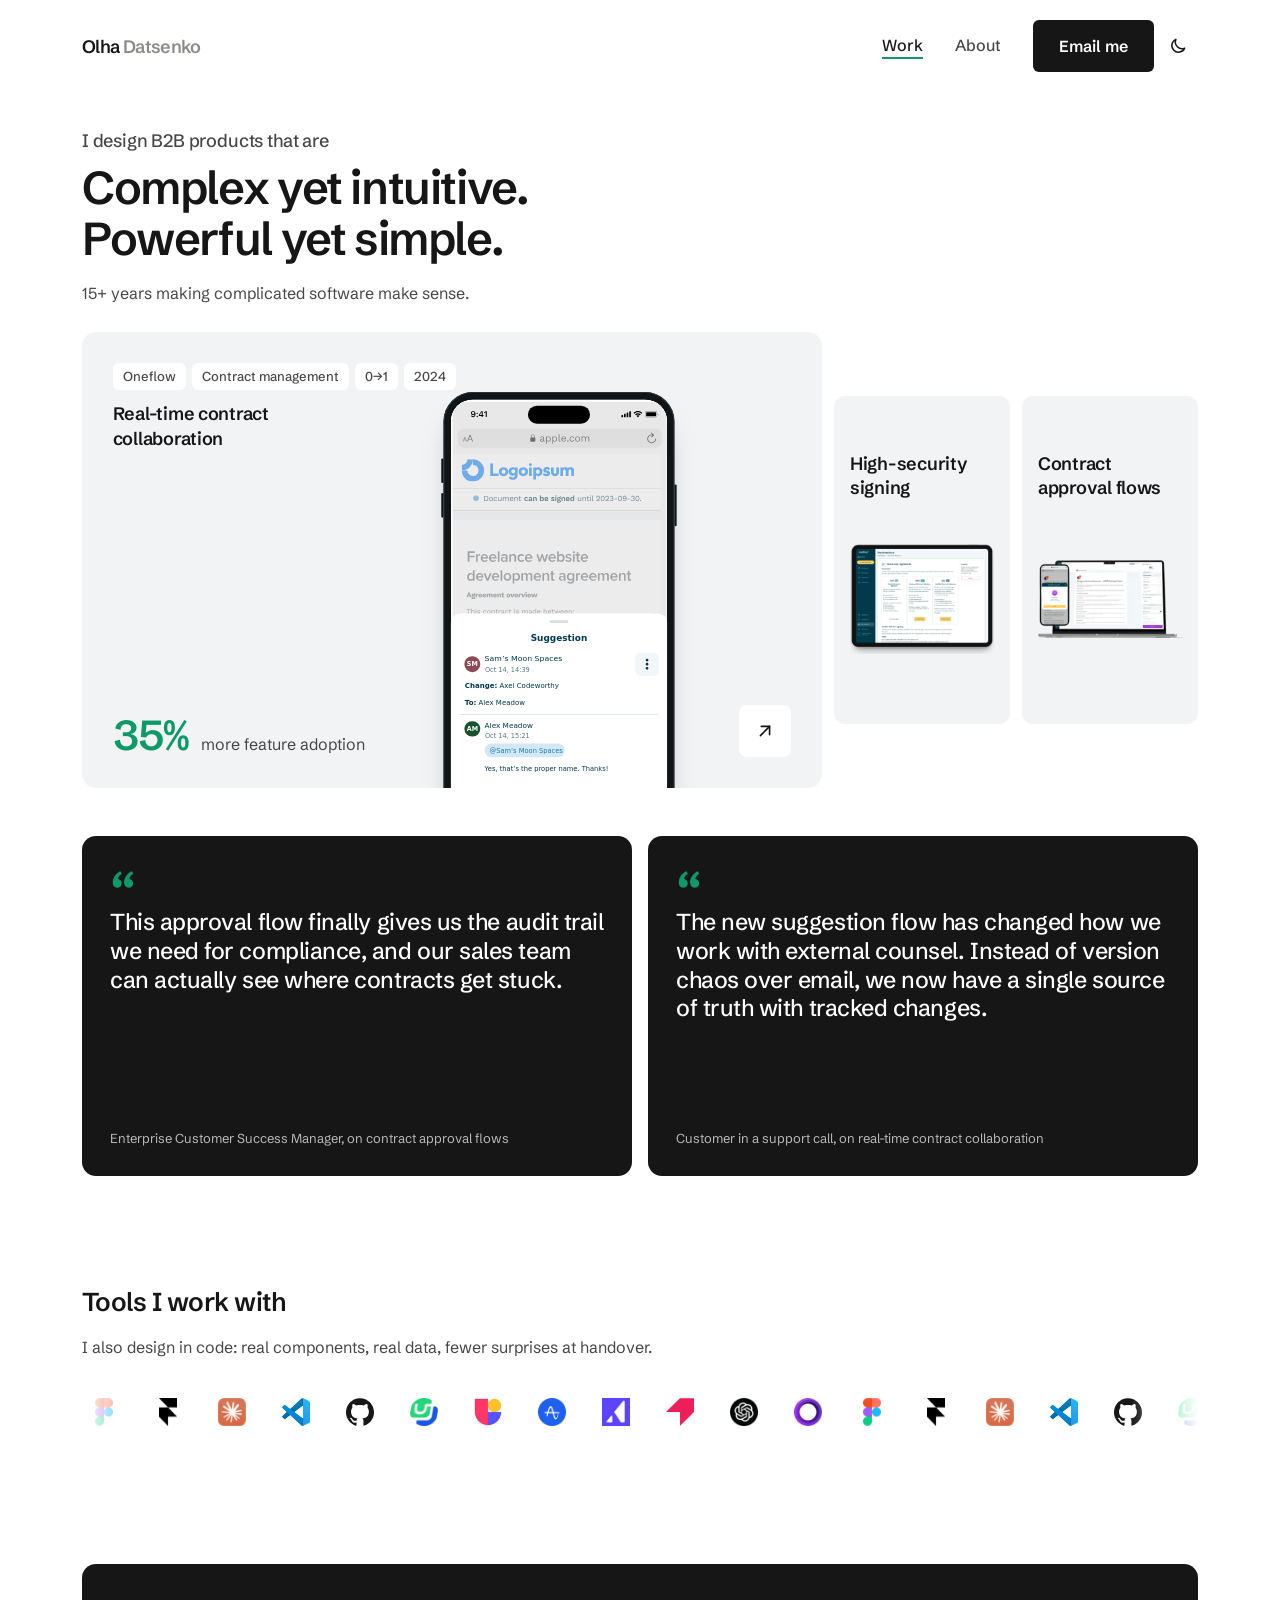
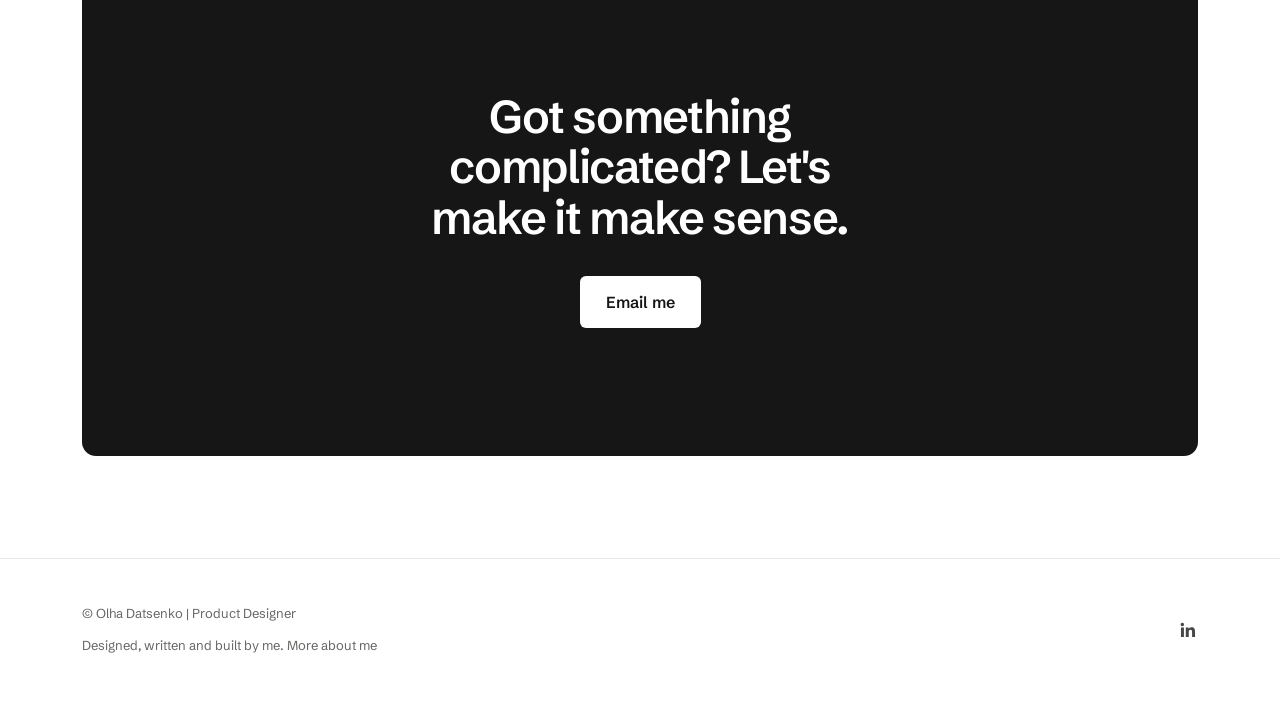
==== commit 5b582e65: "Cooler card grey, one screenshot rule, quotes at reading width - Card surface #f3f3f1 -> #f2f3f4 (ne" ====
--- a/index.html
+++ b/index.html
@@ -13,8 +13,8 @@
 <link rel="preconnect" href="https://fonts.gstatic.com" crossorigin>
 <link rel="stylesheet" href="https://fonts.googleapis.com/css2?family=Schibsted+Grotesk:ital,wght@0,400..900;1,400..900&display=swap">
 <script>try{var t=localStorage.getItem("theme");if(t==="dark"||t==="light")document.documentElement.setAttribute("data-theme",t)}catch(e){}</script>
-<link rel="stylesheet" href="screens/screens.css?v=60">
-<link rel="stylesheet" href="styles.css?v=136">
+<link rel="stylesheet" href="screens/screens.css?v=63">
+<link rel="stylesheet" href="styles.css?v=145">
 
 <a class="skip-link" href="#main">Skip to content</a>
 
@@ -166,4 +166,4 @@
   </div>
 </footer>
 
-<script src="script.js?v=70"></script>
+<script src="script.js?v=72"></script>
--- a/screens/screens.css
+++ b/screens/screens.css
@@ -859,3 +859,25 @@
 .scr.qsb .qs-col { display: flex; flex-direction: column; gap: calc(32 * var(--u)); flex: none; }
 .scr.qsb .qs-col > .qp { position: relative; left: auto; top: auto; }
 @container (max-width: 759px) { .scr.qsb .qs-pat { flex-wrap: wrap; } }
+
+/* ----- Approvals: Send document modal, the auto-invite switch is live ------------------
+   Base is the "approval + signing order" export; with the switch off, the modal ends on the
+   Send for approval footer from the other export, and switching on unfolds the message section. */
+.as-fig { margin: 0; }
+.as-wrap { position: relative; max-width: none; margin-inline: auto; }
+.as-frame { width: 100%; }
+.scr.as-scr { width: 660em; height: 476em; font-size: calc(100cqi / 660); background: #fff; overflow: hidden; transition: height .55s cubic-bezier(.4, 0, .2, 1); }
+.as-scr.is-on { height: 1211em; }
+.as-scr > img.as-on { position: absolute; left: 0; top: 0; width: 660em; height: 1211em; max-width: none; display: block; }
+.as-foot { position: absolute; left: 0; top: 390em; width: 660em; height: 86em; overflow: hidden; background: #fff; transition: opacity .2s ease; }
+.as-foot img { position: absolute; left: -6em; top: -420em; width: 666em; height: 506em; max-width: none; display: block; }
+.as-scr.is-on .as-foot { opacity: 0; pointer-events: none; }
+.as-tg { font: inherit; position: absolute; left: 406em; top: 354.5em; width: 39em; height: 21em; padding: 0; border: 0; border-radius: 11em; background: #99b0b7; cursor: pointer; transition: background-color .2s ease; }
+.as-tg i { position: absolute; left: 2.5em; top: 2.5em; width: 16em; height: 16em; border-radius: 50%; background: #fff; transition: transform .22s cubic-bezier(.3, .7, .2, 1); display: grid; place-items: center; }
+.as-tg svg { width: 10em; height: 10em; opacity: 0; transition: opacity .15s ease; }
+.as-scr.is-on .as-tg { background: #013a4c; }
+.as-scr.is-on .as-tg i { transform: translateX(18em); }
+.as-scr.is-on .as-tg svg { opacity: 1; }
+.as-tg:focus-visible { outline: 2px solid #187bb7; outline-offset: 3px; }
+.as-tg.is-press { transform: none; filter: brightness(1.12); }
+.as-fig figcaption { margin-top: 12px; font-size: 14px; color: var(--ink-faint, #666); text-align: center; }
--- a/styles.css
+++ b/styles.css
@@ -1574,7 +1574,7 @@
 :root {
   --bg: #fff;
   --paper: #fff;
-  --surface: #f3f3f1;
+  --surface: #f2f3f4;
   --ink: #161616;
   --ink-soft: #474747;
   --ink-faint: #666664;
@@ -1972,7 +1972,7 @@
 :root {
   --bg: #fff;
   --paper: #fff;
-  --surface: #f3f3f1;
+  --surface: #f2f3f4;
   --bg-card: var(--surface);
   --mist: var(--surface);
   --sand-tint: var(--surface);
@@ -1982,8 +1982,8 @@
   --mute: #8b8b88;
   --line: #e6e6e3;
   /* the one accent: outcomes only (result numbers, Delivered, Fix) */
-  --out: #0a7d55;
-  --out-on-dark: #34d399;
+  --out: #0e9a68;
+  --out-on-dark: #0e9a68;
   --fjord: var(--out);
   --teal: var(--out);
   --accent-ink: var(--out);
@@ -2016,8 +2016,8 @@
   --mute: #8a8d8a;
   --line: #2e302f;
   --paper: #f1f1ef;
-  --out: #34d399;
-  --out-on-dark: #34d399;
+  --out: #0e9a68;
+  --out-on-dark: #0e9a68;
   --emph: #2a2d2b;
   --emph-hover: #333634;
   --on-emph: #f1f1ef;
@@ -2038,8 +2038,8 @@
     --mute: #8a8d8a;
     --line: #2e302f;
     --paper: #f1f1ef;
-    --out: #34d399;
-    --out-on-dark: #34d399;
+    --out: #0e9a68;
+    --out-on-dark: #0e9a68;
     --emph: #2a2d2b;
     --emph-hover: #333634;
     --on-emph: #f1f1ef;
@@ -2236,8 +2236,8 @@
    #0e9a68 is the brightest green that still reads on white (3.6:1), grey cards (3.2:1) and ink (5.0:1),
    which is enough for large text and graphics; small green text keeps --out (5:1 on white). */
 :root { --out-display: #0e9a68; }
-:root[data-theme="dark"] { --out-display: var(--out); }
-@media (prefers-color-scheme: dark) { :root:not([data-theme="light"]) { --out-display: var(--out); } }
+:root[data-theme="dark"] { --out-display: #0e9a68; }
+@media (prefers-color-scheme: dark) { :root:not([data-theme="light"]) { --out-display: #0e9a68; } }
 .mc-num, .t-voices .t-quote p::before { color: var(--out-display); }
 .nav-links a:not(.btn), .mobile-menu nav a:not(.btn), .read-more, footer a.fine-link, .more-card h4 { background-image: linear-gradient(var(--out-display), var(--out-display)); }
 
@@ -2550,7 +2550,7 @@
 .qes-before-win { max-height: min(640px, 76vh); }
 .case-boxed .solution-media img.qes-shot { padding: clamp(10px, 2vw, 20px); background: #fff; box-sizing: border-box; }
 .qes-notes .scr-pic { position: absolute; height: auto; max-width: none; }
-.case-boxed .zz:not(.zz-wm) .qes-notes .scr-frame { max-width: 400px; margin-inline: auto; }
+.qes-body .zz:not(.zz-wm) .qes-notes .scr-frame { max-width: 400px; margin-inline: auto; }
 /* full page: a window the reader scrolls inside */
 .qscroll { margin: 0; }
 .qscroll-win { max-height: min(640px, 76vh); overflow-y: auto; overscroll-behavior: contain; background: #fff; scrollbar-width: thin; }
@@ -2613,9 +2613,57 @@
 }
 
 /* QES compare: both pages at full length, top-aligned; the shorter before page ends on white */
-.compare-shot .compare-frame, .compare-shot .compare-frame:where(*) { aspect-ratio: 1224 / 2191; }
-@media (max-width: 760px) { .compare-shot .compare-frame { aspect-ratio: 1224 / 2191; } }
+/* the frame is as tall as the before page; the longer after page scrolls inside it */
+.compare-shot .compare-frame { aspect-ratio: 1264 / 1134; }
+@media (max-width: 760px) { .compare-shot .compare-frame { aspect-ratio: 1264 / 1134; } }
+.compare-shot .compare-after { overflow-y: auto; overscroll-behavior: contain; scrollbar-width: thin; }
 .compare-shot .compare-pane { display: block; padding: 0; }
 .compare-shot .compare-pane img { width: 100%; height: auto; object-fit: initial; }
 /* a quote that belongs to one issue, as a quote block inside its text column */
 .zz-text .quote-block.zz-qb { margin: 22px 0 0; }
+
+/* breathing room: a clear pause between an issue and its fix, and a ruled break between problems */
+.case-body .pair > .zz + .zz { margin-top: clamp(72px, 8vw, 120px); }
+.case-body .pair + .pair { margin-top: clamp(80px, 9vw, 128px); padding-top: clamp(80px, 9vw, 128px); border-top: 1px solid var(--line); }
+.case-body .section-block > .body-text + .pair, .case-body .quote-block + .pair { margin-top: clamp(56px, 6vw, 88px); }
+.case-body .pair + .qes-test, .case-body .pair + .quote-block { margin-top: clamp(80px, 9vw, 128px); }
+/* the chosen test option: a green check instead of a label */
+.qes-opt figcaption em.opt-pick { display: inline-grid; place-items: center; width: 22px; height: 22px; padding: 0; border-radius: 50%; background: var(--out, #0e9a68); color: #fff; }
+.qes-opt figcaption em.opt-pick svg { width: 14px; height: 14px; }
+.qes-opt.is-chosen { border-color: var(--out, #0e9a68); }
+.case-body .qes-test + .pair { margin-top: clamp(80px, 9vw, 128px); padding-top: clamp(80px, 9vw, 128px); border-top: 1px solid var(--line); }
+
+/* narrow panels: the before and after share one full-width grey box, with the panel at the same scale */
+.shot-pad { display: flex; justify-content: center; align-items: flex-start; padding: clamp(20px, 3vw, 40px); border: 1px solid var(--line); border-radius: 8px; background: #f2f6f8; }
+.shot-pad > .scr-frame, .shot-pad > .zoom-btn, .shot-pad > img { width: 100%; }
+.case-boxed .shot-pad .zoom-btn { border: 0 !important; background: none !important; overflow: visible !important; }
+.qes-body .shot-pad > .scr-frame { max-width: 400px; }
+.shot-pad > .apb-frame { max-width: 400px; margin: 0 auto; }
+.case-boxed .solution-media .shot-pad img.shot-panel { width: 100%; max-width: 367px; margin-inline: auto; display: block; }
+.shot-pad > .zoom-btn { max-width: 367px; }
+.case-boxed .shot-pad > .scr-frame { box-shadow: none; }
+/* desktop screens inside a box: the box owns the corner radius, the screen itself stays square */
+.qes-notes .scr.scr-img, .qes-notes .scr.scr-img .scr-pic { border-radius: 0; }
+
+/* one green: #0e9a68 everywhere; text on a green bar is white */
+.rs-band .rs-after span { color: #fff; }
+
+/* Issue / Fix: a visible tag, orange dot for the problem, green for the fix */
+.case-body .zz-text .zz-k { display: inline-flex; align-items: center; gap: 8px; margin: 0 0 14px; padding: 5px 12px 5px 10px; border-radius: 999px; font-size: 14px; font-weight: 600; line-height: 1.2; color: var(--ink); }
+.case-body .zz-text .zz-k::before { content: ""; width: 8px; height: 8px; border-radius: 50%; }
+.case-body .pair > .zz:first-child .zz-k { background: #fdeee6; }
+.case-body .pair > .zz:first-child .zz-k::before { background: #ee7a45; }
+.case-body .pair > .zz + .zz .zz-k { background: #e2f4ec; }
+.case-body .pair > .zz + .zz .zz-k::before { background: #0e9a68; }
+:root[data-theme="dark"] .case-body .pair > .zz:first-child .zz-k { background: rgb(238 122 69 / 0.18); }
+:root[data-theme="dark"] .case-body .pair > .zz + .zz .zz-k { background: rgb(14 154 104 / 0.2); }
+
+/* one rule for screenshots: desktop screens sit in a white box with a 1px line and 8px corners;
+   phones keep their device frame */
+.shot-box { border: 1px solid var(--line); border-radius: 8px; overflow: hidden; background: #fff; box-shadow: none; }
+.shot-box .scr, .shot-box .scr.scr-img .scr-pic { border-radius: 0; }
+.shot-pad { background: #fff; }
+
+/* quotes: left-aligned like the text, capped near the reading width on big screens */
+.case-body .quote-block { max-width: 760px; }
+.case-body .scr-frame.shot-box { border-radius: 8px; }
